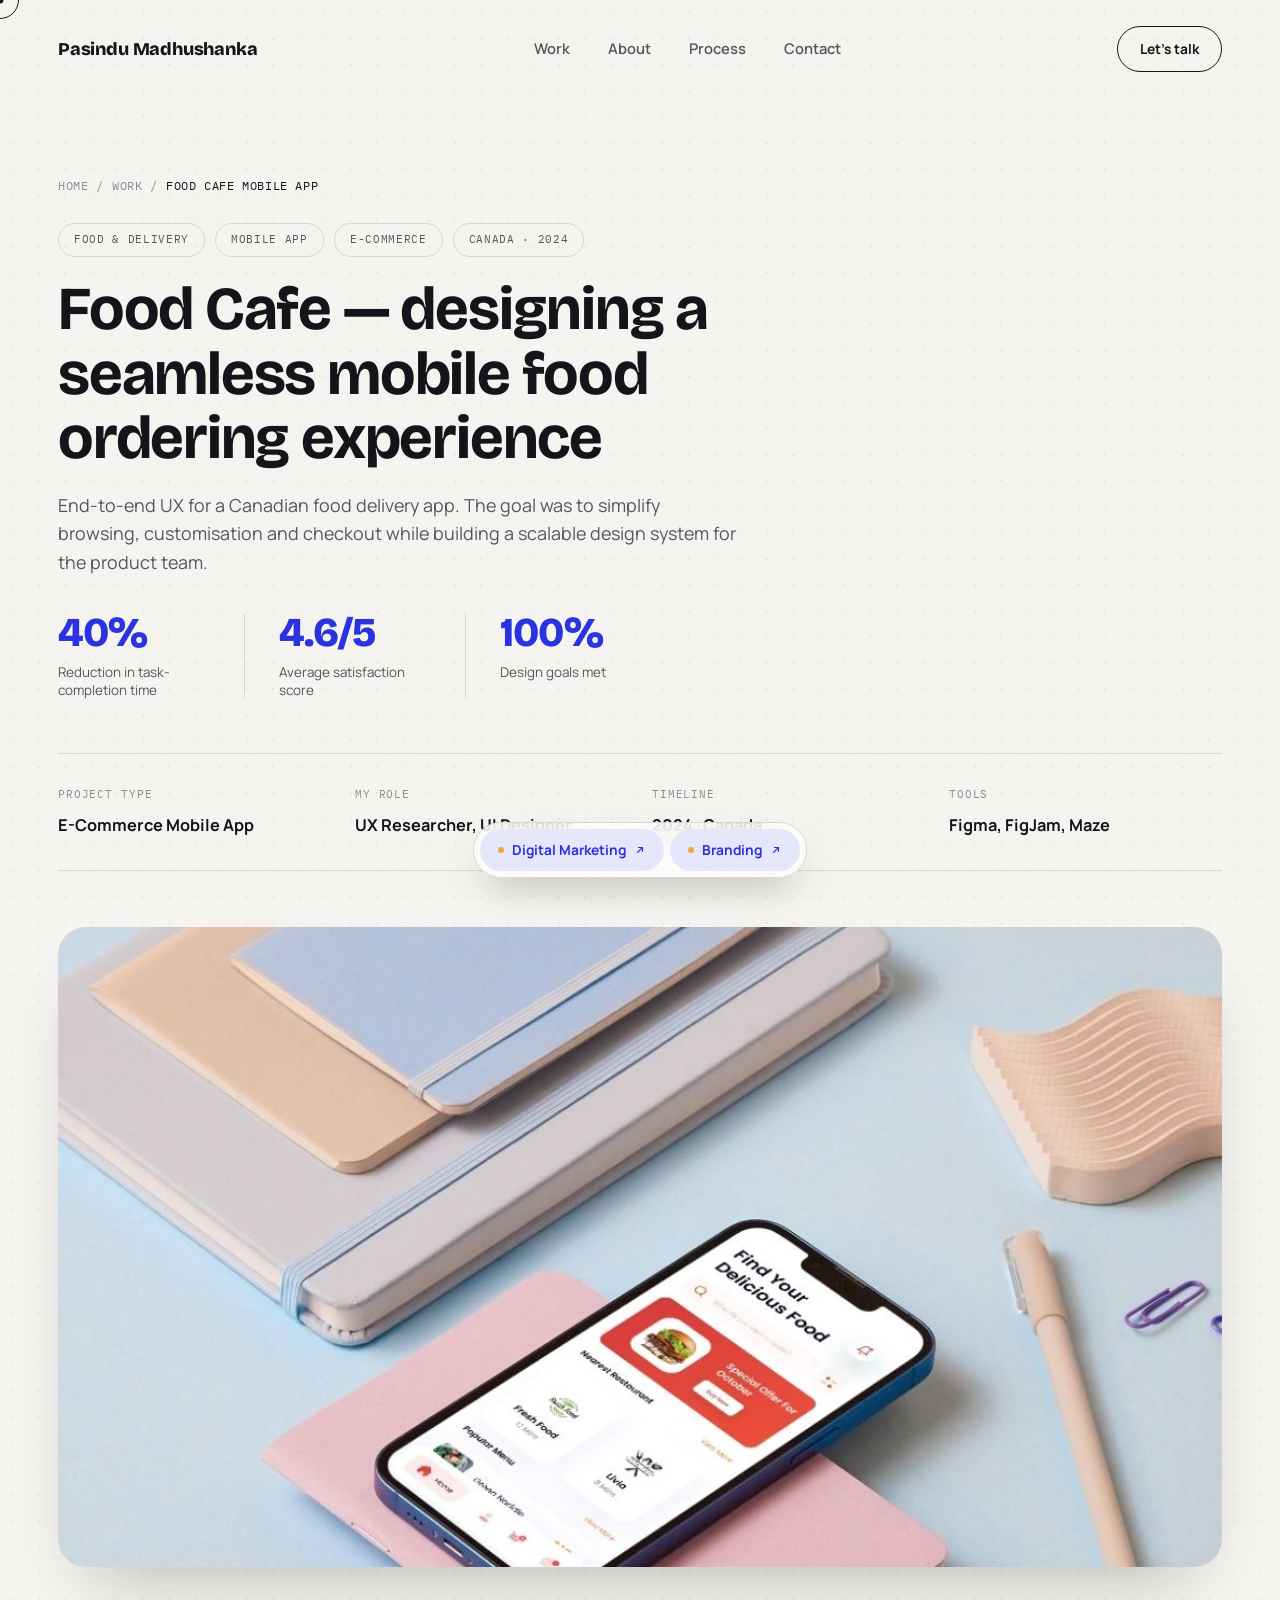
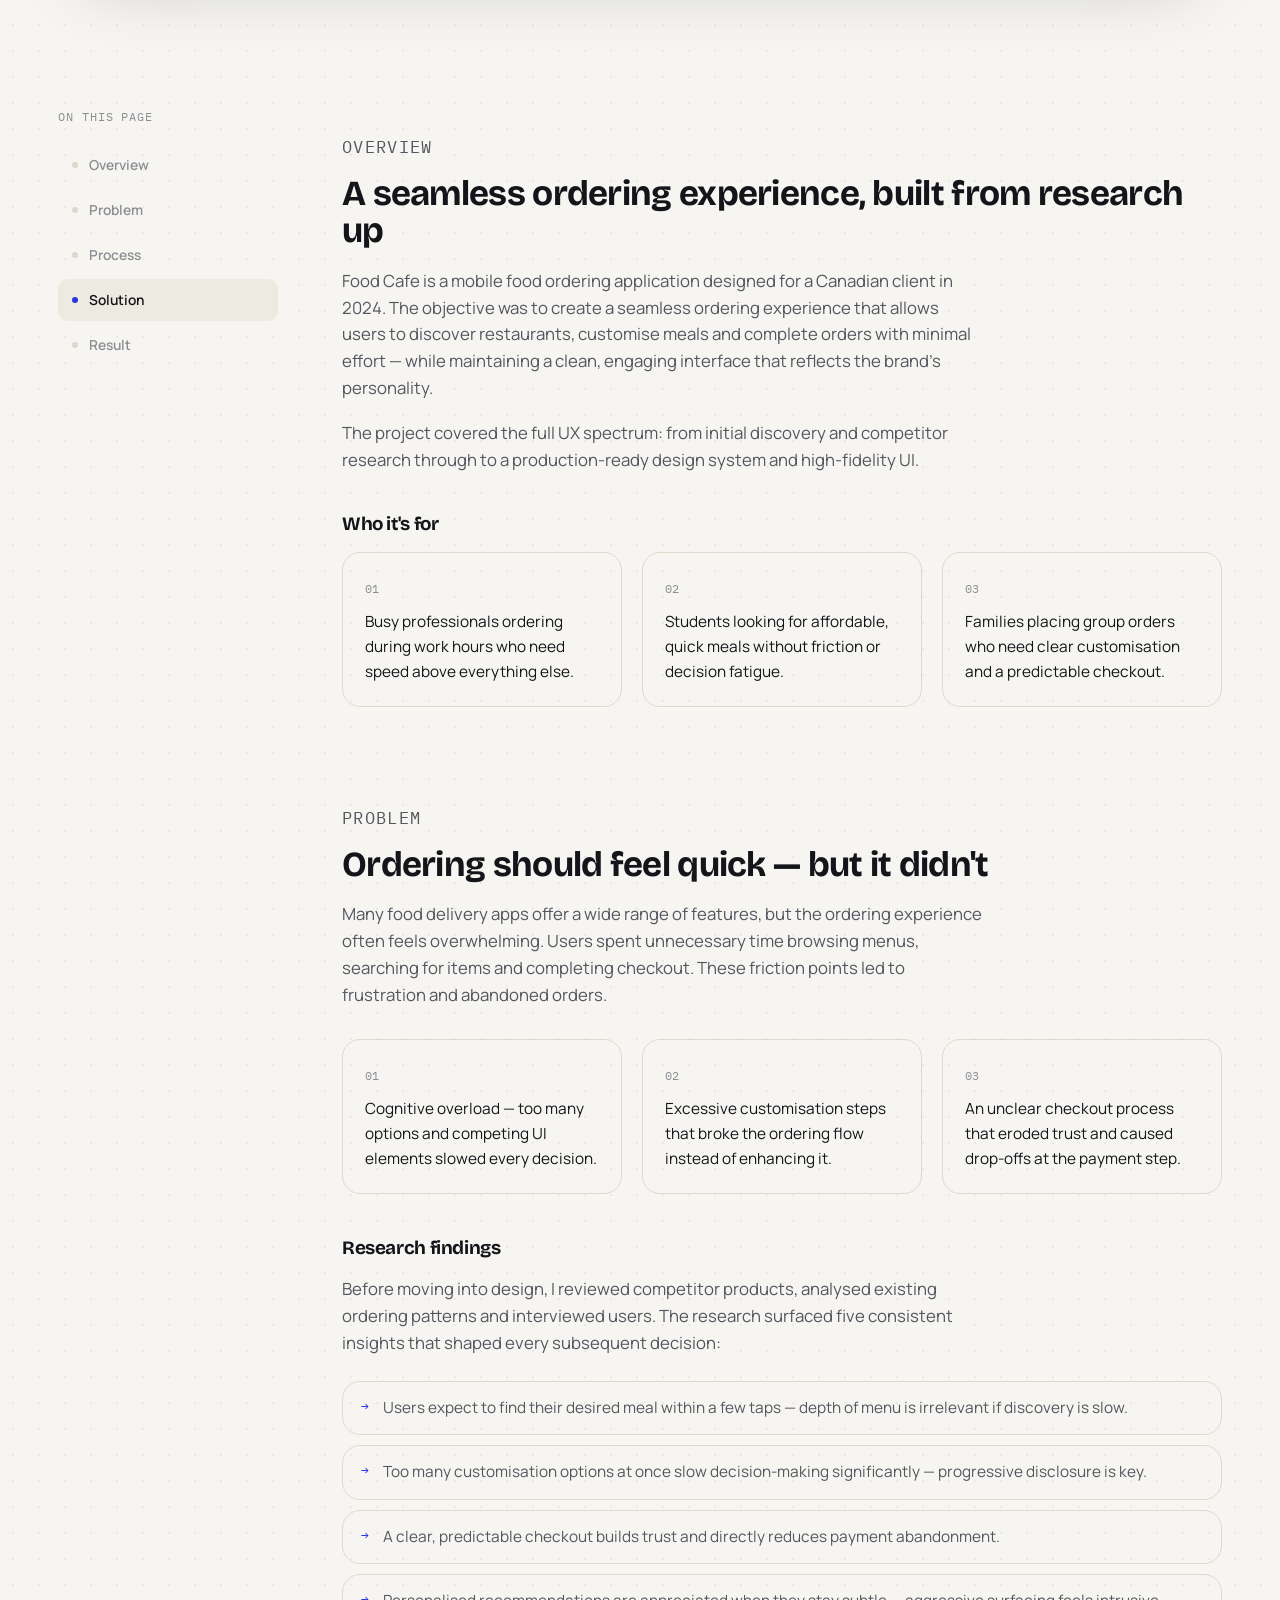
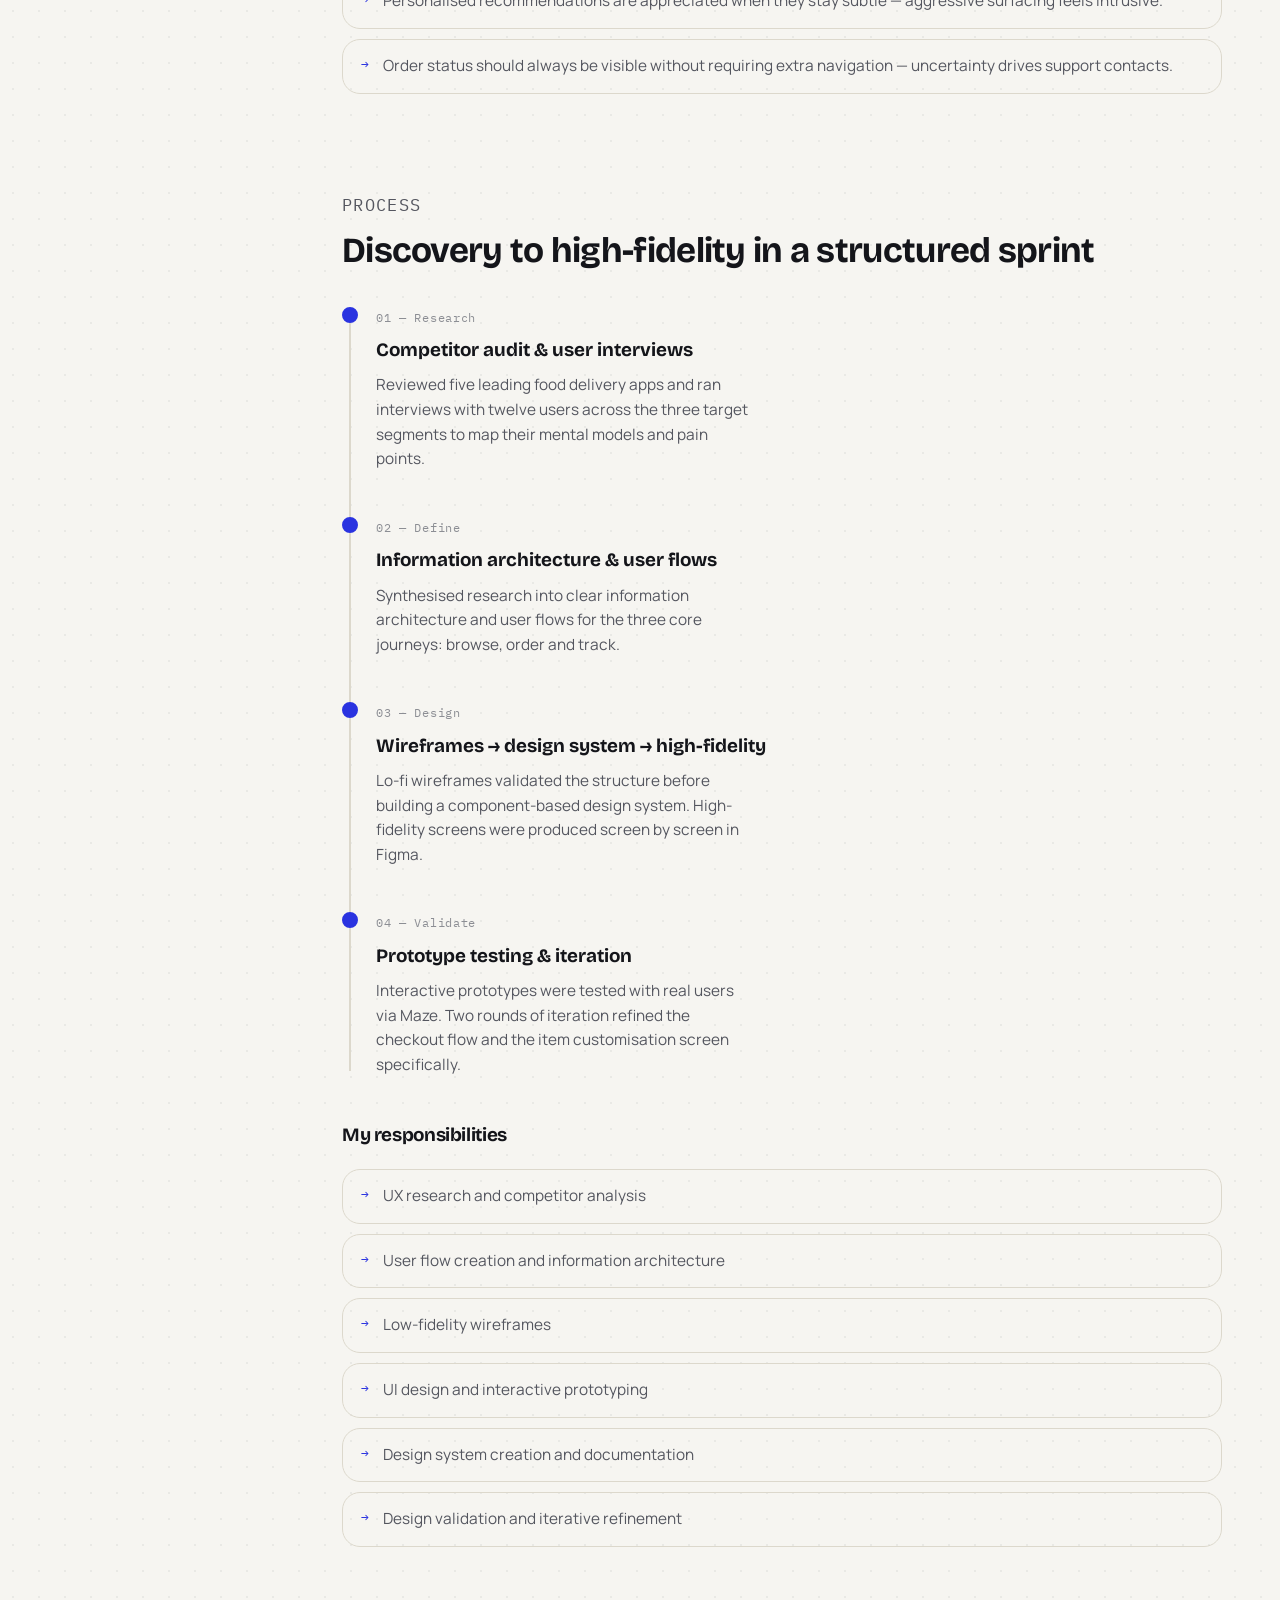
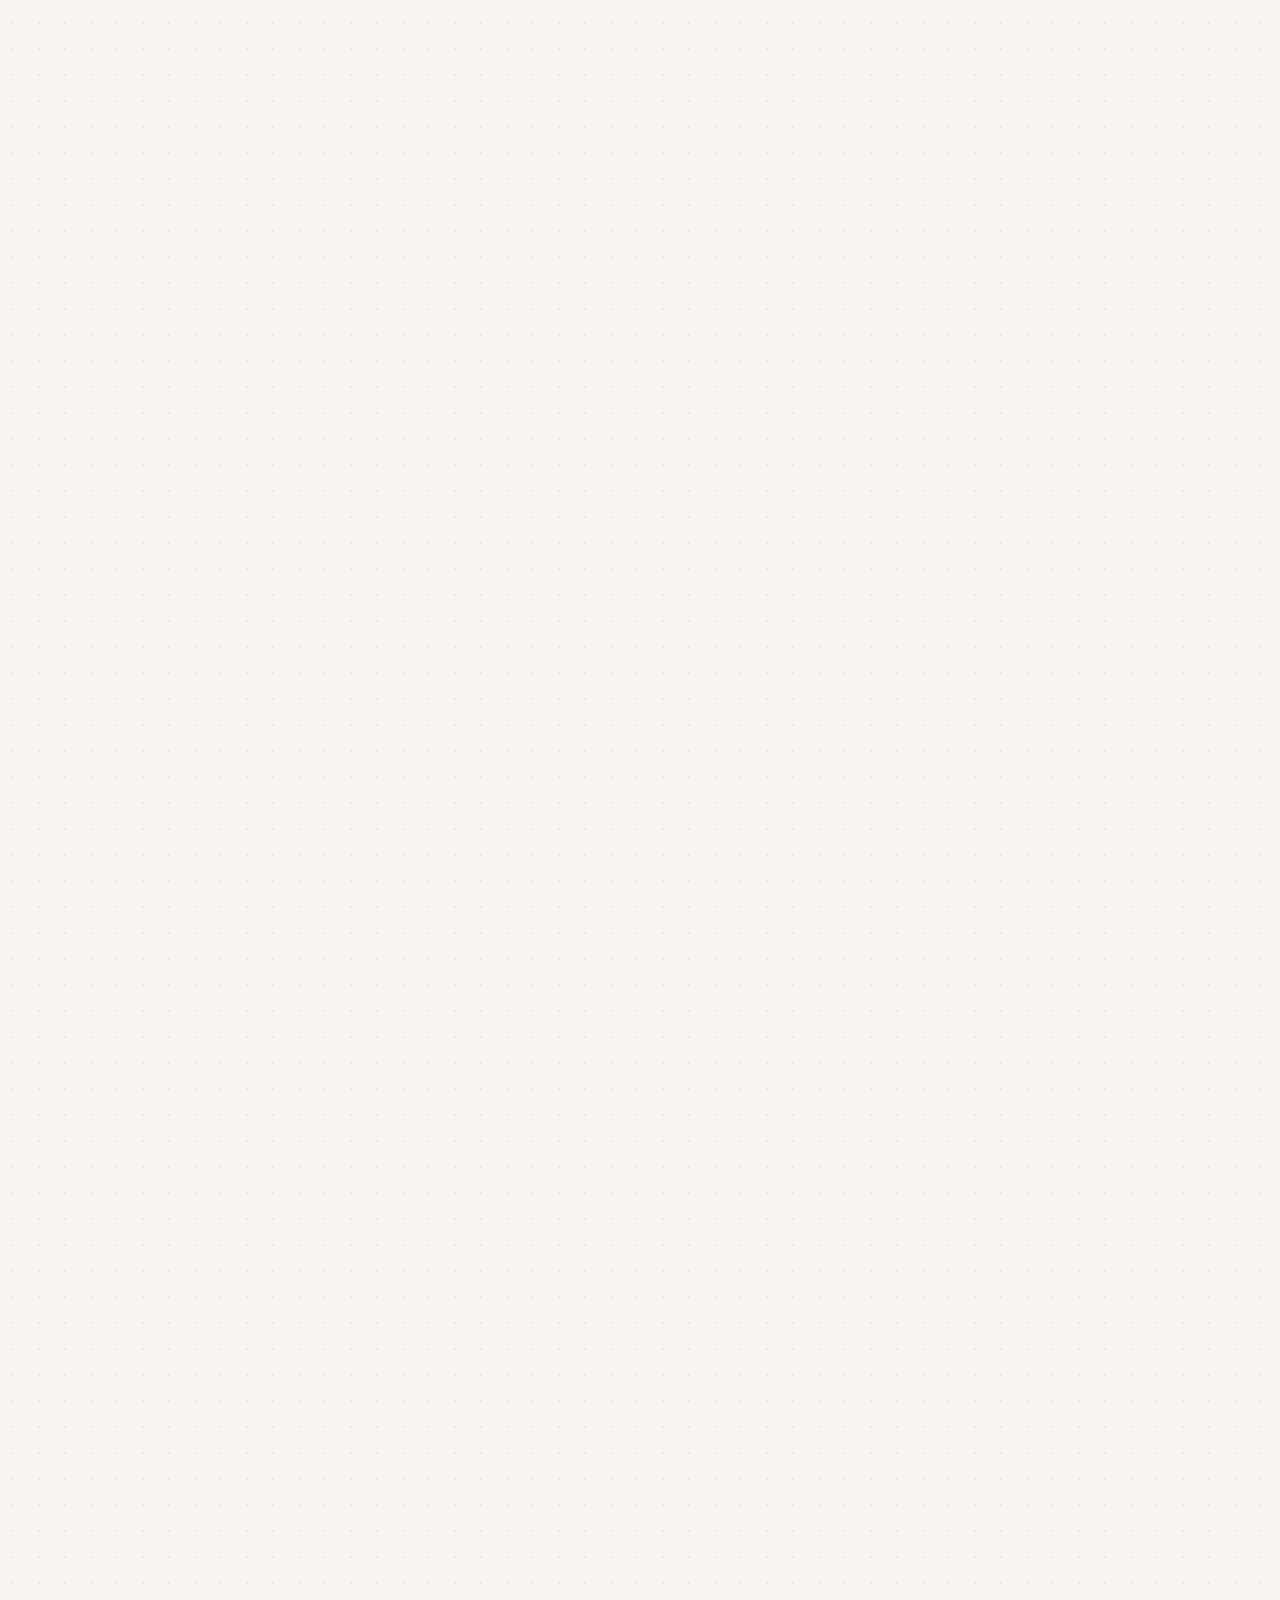
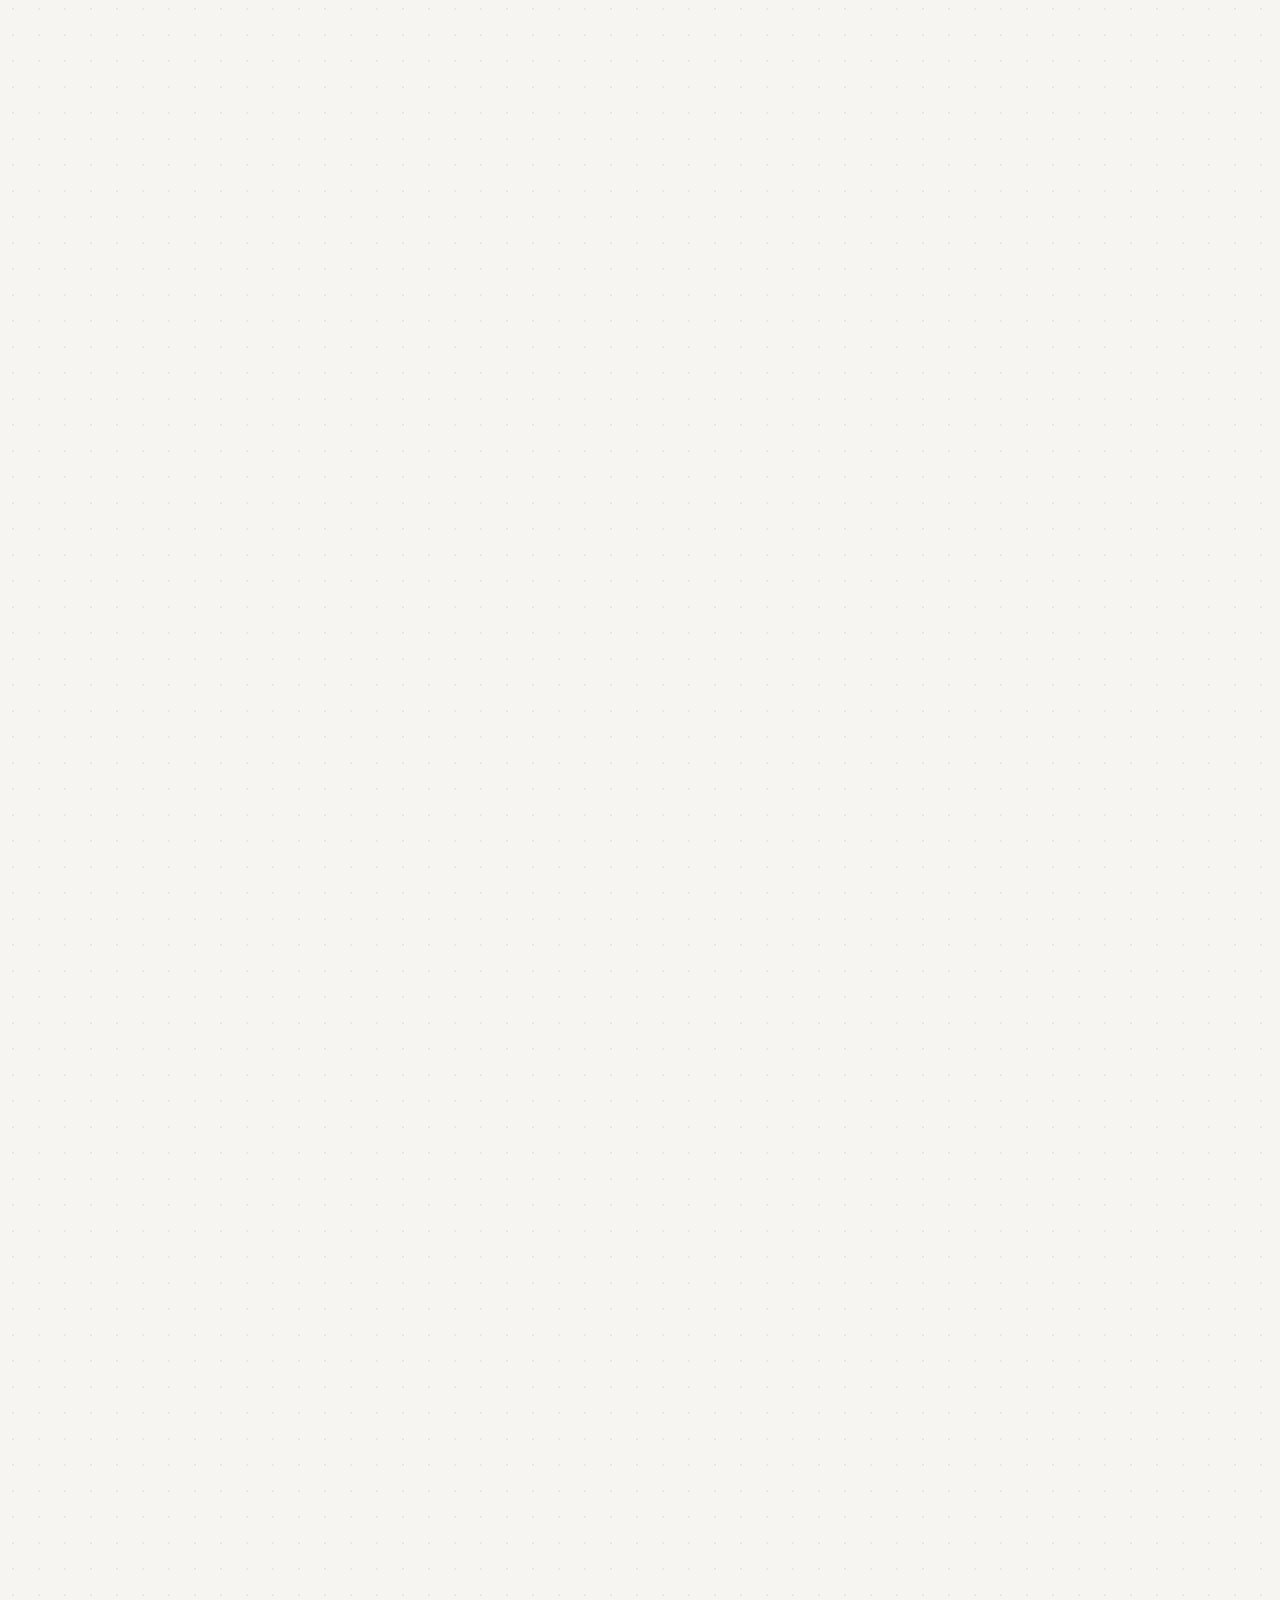
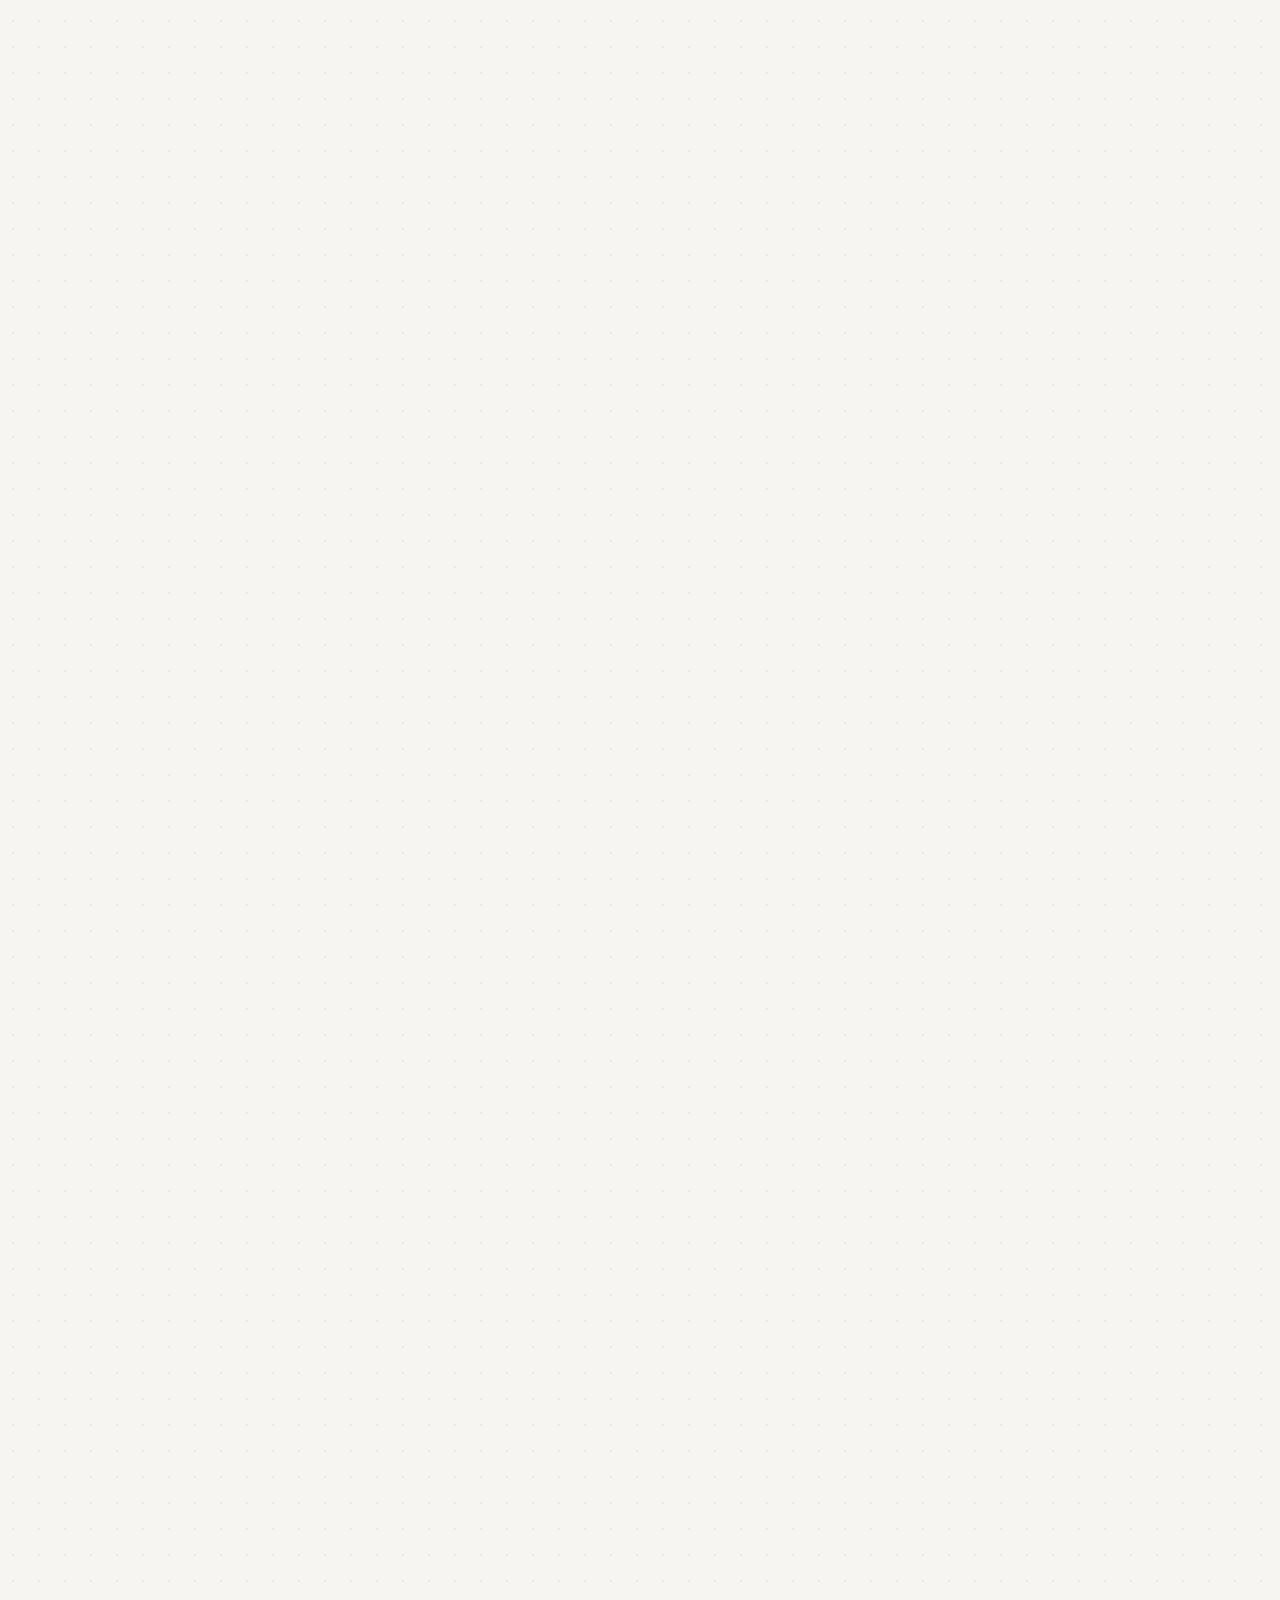
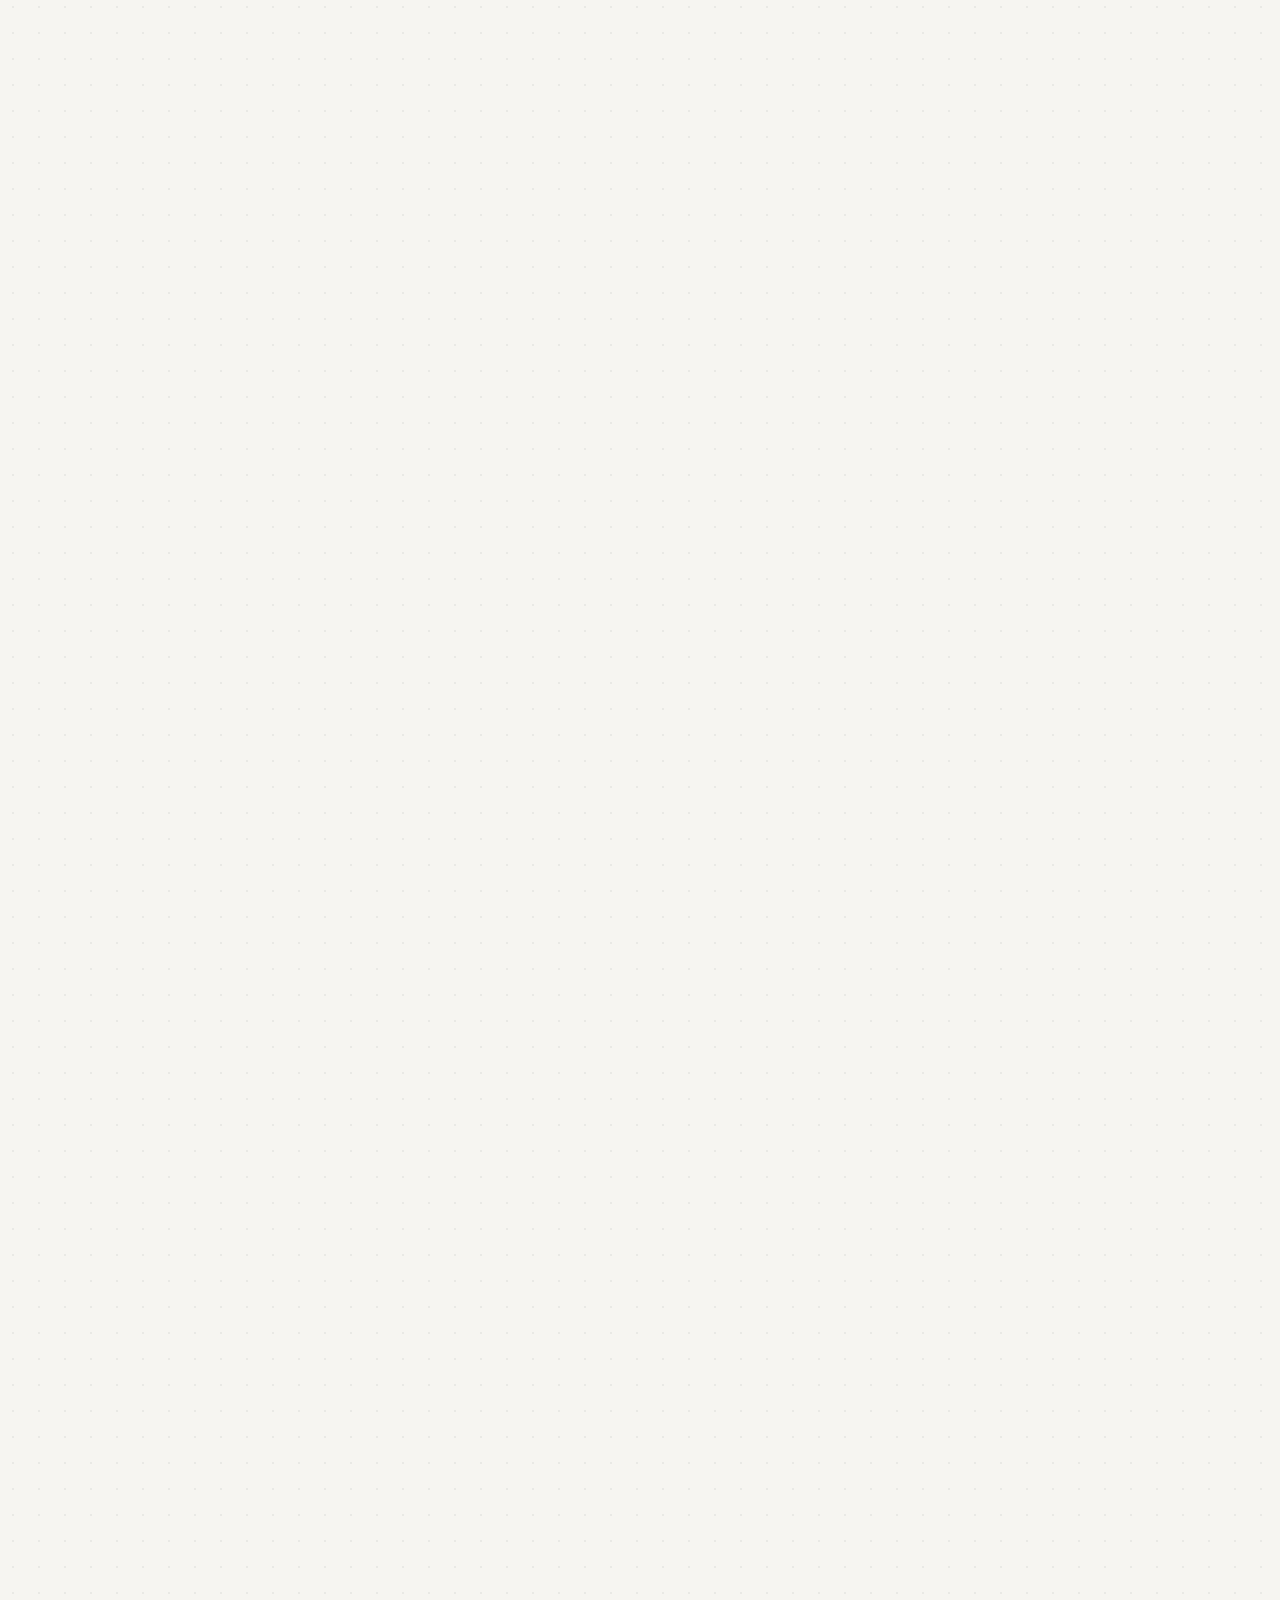
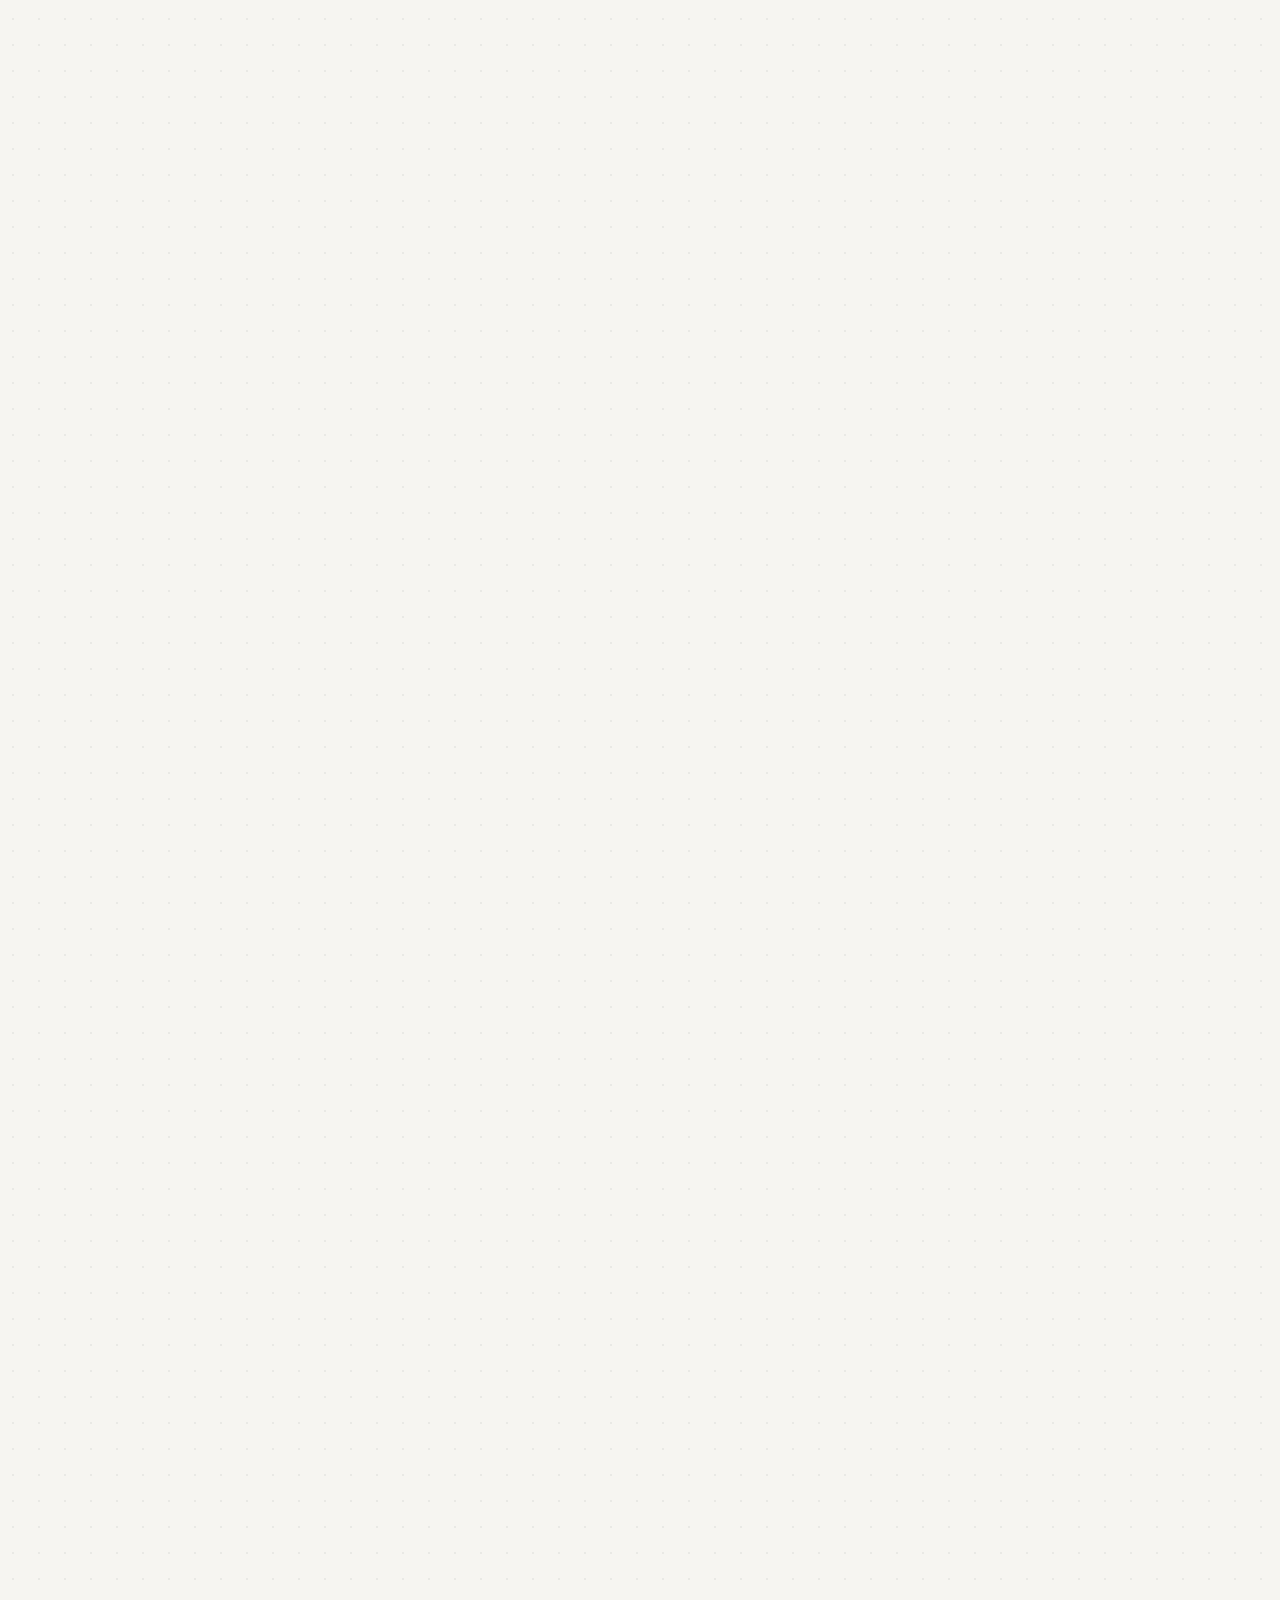
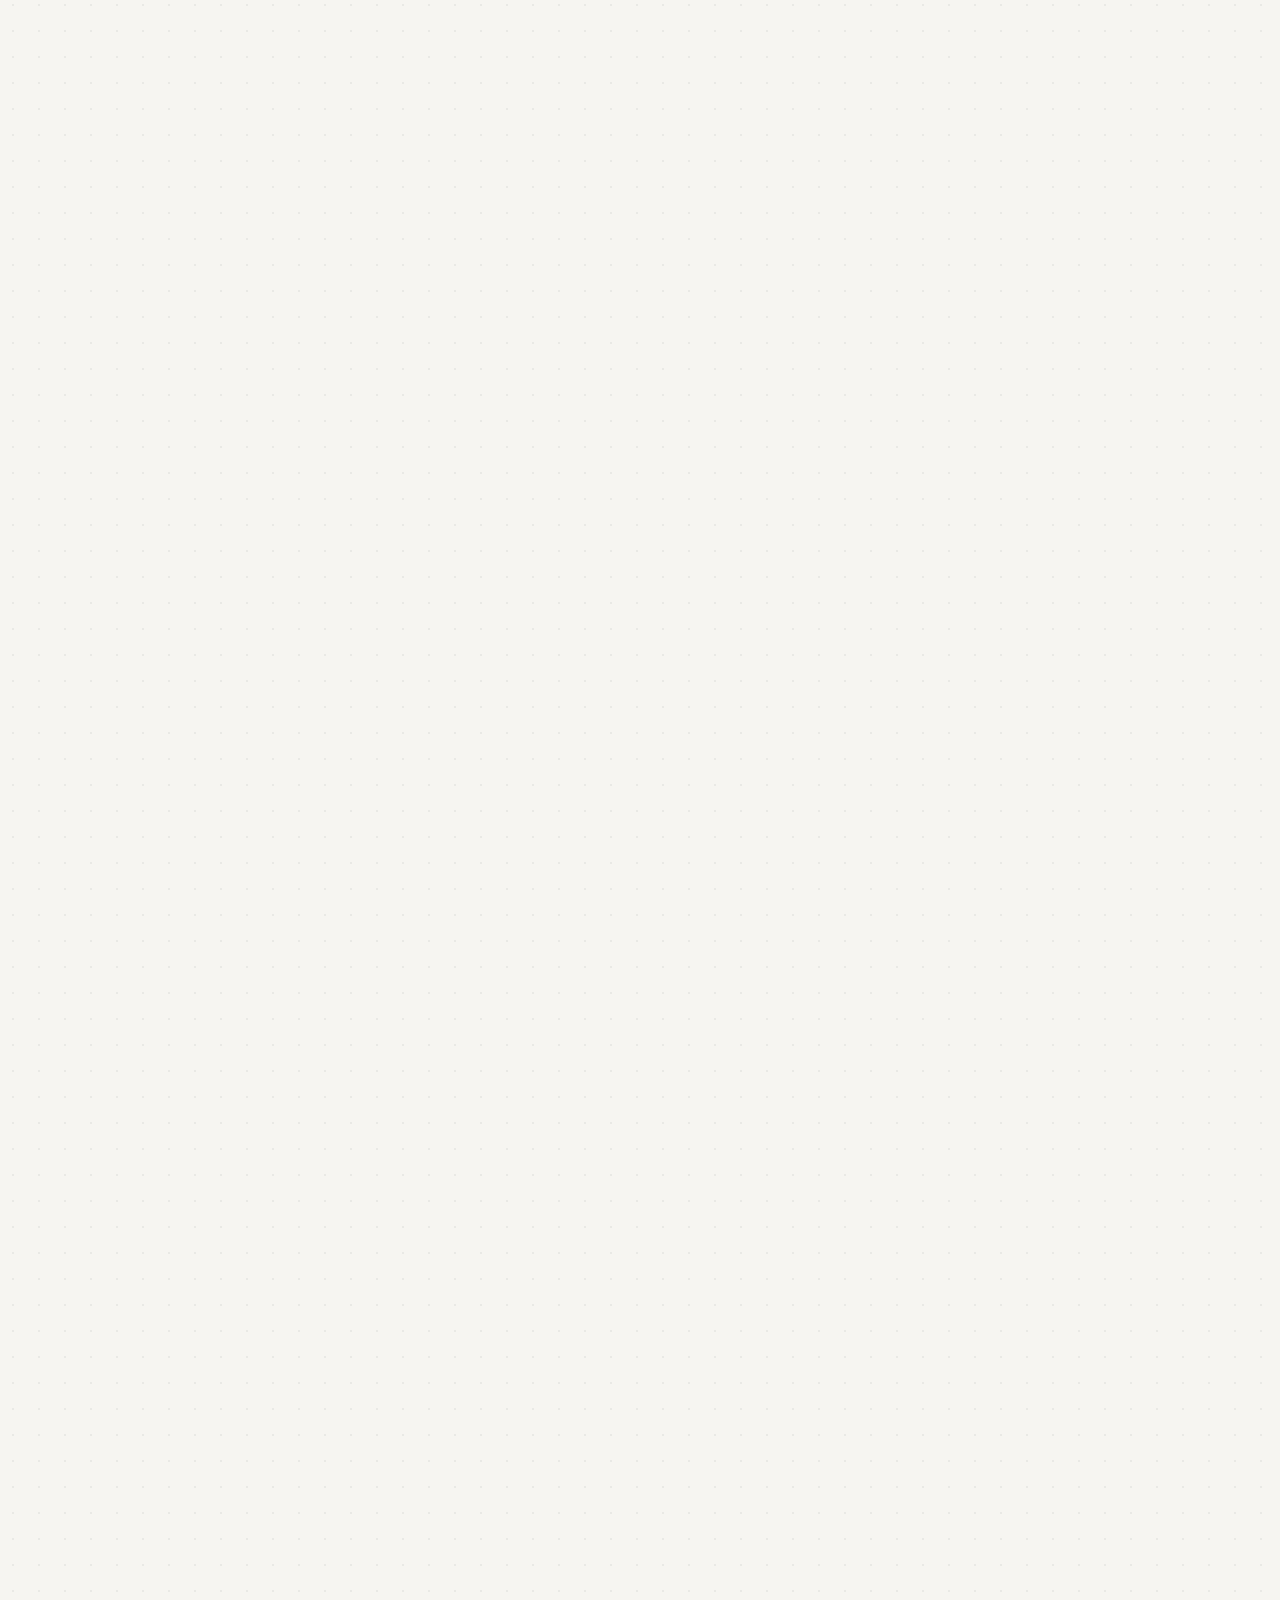
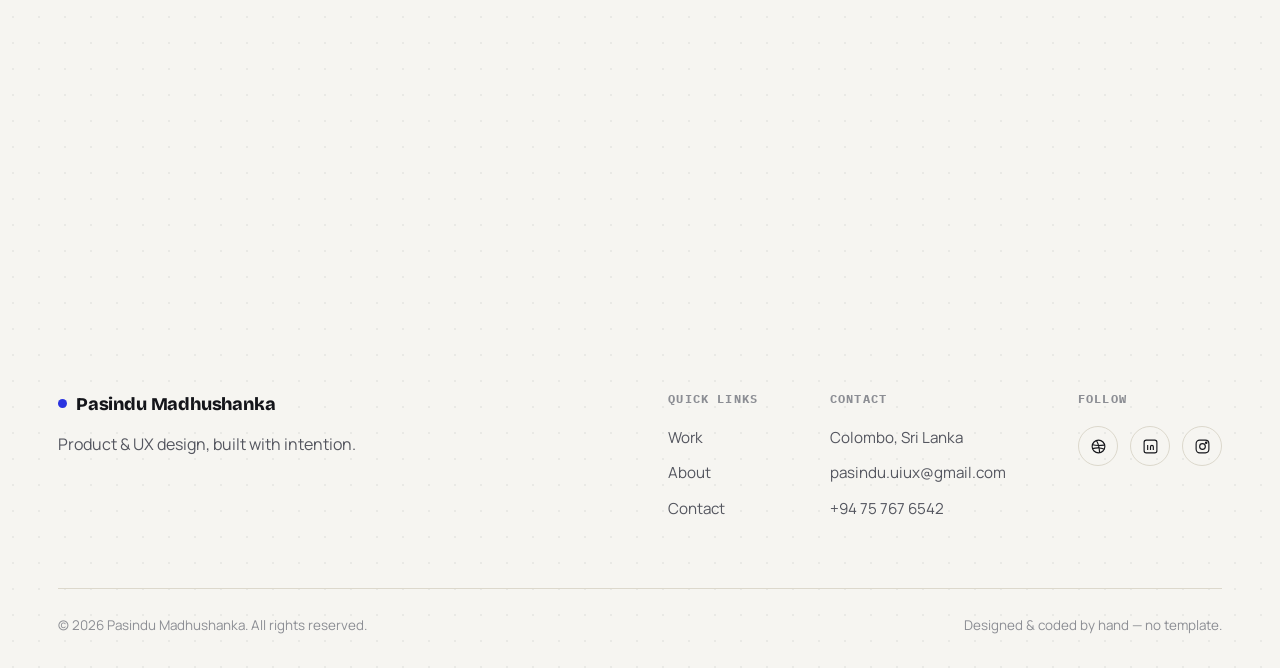
==== food-cafe-case-study.html @ 867f36f7 "Add files via upload" ====
<!doctype html>
<html lang="en">
<head>
<meta charset="utf-8">
<meta name="viewport" content="width=device-width, initial-scale=1">
<title>Food Cafe — Mobile Ordering App Case Study — Pasindu Madhushanka</title>
<meta name="description" content="End-to-end UX case study for a Canadian food delivery mobile app — research, information architecture, design system and high-fidelity UI design.">

<link rel="preconnect" href="https://fonts.googleapis.com">
<link rel="preconnect" href="https://fonts.gstatic.com" crossorigin>
<link href="https://fonts.googleapis.com/css2?family=Bricolage+Grotesque:wght@400;500;600;700;800&family=Manrope:wght@400;500;600;700;800&family=IBM+Plex+Mono:wght@400;500&display=swap" rel="stylesheet">
<link rel="stylesheet" href="styles.css">
<style>
/* ── Food Cafe case study local styles ── */

/* phone row – 3 screens side by side */
.cs-phone-row{
  display:grid; grid-template-columns:repeat(3,1fr); gap:20px;
  margin-top:36px; align-items:start;
}
.cs-phone-col{
  display:flex; flex-direction:column; align-items:center; gap:12px;
}
.cs-phone-col .phone-mock{ width:100%; max-width:174px; }
.cs-screen-label{
  font-family:'IBM Plex Mono',monospace; font-size:.68rem;
  text-transform:uppercase; letter-spacing:.06em; color:var(--ink-3);
}

/* food-app specific phone screen content */
.fa-header{ display:flex; justify-content:space-between; align-items:center; margin-bottom:10px; }
.fa-loc-label{ font-family:'IBM Plex Mono',monospace; font-size:.5rem; color:var(--ink-3); text-transform:uppercase; letter-spacing:.04em; display:block; }
.fa-loc-val{ font-weight:700; font-size:.68rem; display:block; margin-top:1px; }
.fa-avatar-sm{ width:24px; height:24px; border-radius:50%; background:var(--amber-soft); flex-shrink:0; }
.fa-search{ height:24px; background:var(--paper-2); border-radius:7px; margin-bottom:10px; }
.fa-cats{ display:flex; gap:5px; margin-bottom:10px; overflow:hidden; }
.fa-cat{
  font-family:'IBM Plex Mono',monospace; font-size:.55rem; letter-spacing:.03em;
  padding:4px 8px; border-radius:var(--r-pill); background:var(--paper-2); color:var(--ink-2); white-space:nowrap;
}
.fa-cat.active{ background:var(--ink); color:#fff; }
.fa-rest-card{ border-radius:9px; overflow:hidden; border:1px solid var(--line); margin-bottom:8px; }
.fa-rest-img{
  height:56px;
  background:linear-gradient(135deg,#FF6B35 0%,#FFAD85 100%);
}
.fa-rest-body{ padding:8px; }
.fa-rest-name{ height:7px; background:var(--paper-3); border-radius:4px; width:60%; }
.fa-rest-meta{ height:5px; background:var(--paper-2); border-radius:4px; width:40%; margin-top:5px; }

/* detail / cart screen overrides */
.fa-item-hero{ height:72px; background:linear-gradient(135deg,#E8421A 0%,#FF6B35 100%); border-radius:9px; margin-bottom:10px; }
.fa-item-name{ height:8px; background:var(--ink); border-radius:4px; width:70%; }
.fa-item-desc{ height:5px; background:var(--paper-3); border-radius:4px; width:90%; margin-top:6px; }
.fa-item-desc.s{ width:60%; margin-top:4px; }
.fa-qty-row{ display:flex; justify-content:space-between; align-items:center; margin-top:12px; }
.fa-qty{ display:flex; gap:6px; align-items:center; }
.fa-qty span{ width:18px; height:18px; border-radius:50%; background:var(--paper-2); }
.fa-qty strong{ font-size:.7rem; font-weight:700; }
.fa-add{ height:24px; flex:1; background:var(--ink); border-radius:var(--r-pill); margin-top:12px; }

.fa-cart-row{ display:flex; justify-content:space-between; align-items:center; padding:7px 0; border-bottom:1px solid var(--paper-2); }
.fa-cart-row .fa-rest-name{ margin:0; }
.fa-cart-amt{ height:7px; background:var(--cobalt-soft); border-radius:4px; width:28%; }
.fa-total-row{ display:flex; justify-content:space-between; margin-top:10px; }
.fa-total-row span{ height:8px; background:var(--paper-3); border-radius:4px; width:34%; }
.fa-total-row strong{ height:8px; background:var(--ink); border-radius:4px; width:22%; display:block; }
.fa-checkout{ height:28px; background:var(--cobalt); border-radius:var(--r-pill); margin-top:10px; }

/* design system preview */
.cs-ds-preview{
  border:1px solid var(--line); border-radius:var(--r-md);
  padding:28px; background:var(--paper); margin-top:32px;
}
.cs-ds-row{ display:flex; gap:40px; flex-wrap:wrap; }
.cs-ds-col{ flex:1; min-width:130px; }
.cs-ds-col > .mono-tag{ display:block; margin-bottom:14px; }
.cs-color-row{ display:flex; gap:9px; flex-wrap:wrap; }
.cs-swatch{ width:38px; height:38px; border-radius:10px; border:1px solid rgba(0,0,0,.07); flex-shrink:0; }
.cs-type-row{ display:flex; flex-direction:column; gap:7px; }
.cs-t-display{ font-family:'Bricolage Grotesque',sans-serif; font-weight:800; font-size:1.3rem; line-height:1; letter-spacing:-0.02em; }
.cs-t-body{ font-weight:600; font-size:.94rem; }
.cs-t-label{ font-family:'IBM Plex Mono',monospace; font-size:.68rem; text-transform:uppercase; letter-spacing:.08em; color:var(--ink-3); }
.cs-comp-row{ display:flex; gap:10px; flex-wrap:wrap; align-items:center; }

/* outcome extras */
.cs-outcome-list{ margin-top:24px; display:flex; flex-direction:column; gap:10px; }
.cs-outcome-item{ display:flex; align-items:flex-start; gap:14px; padding:14px 18px; border:1px solid var(--line); border-radius:var(--r-md); font-size:.96rem; color:var(--ink-2); }
.cs-outcome-item::before{ content:'→'; font-family:'IBM Plex Mono',monospace; font-size:.8rem; color:var(--cobalt); flex-shrink:0; margin-top:1px; }

/* future improvements list */
.cs-future-grid{ display:grid; grid-template-columns:repeat(2,1fr); gap:14px; margin-top:24px; }
.cs-future-item{ padding:16px 20px; border:1px solid var(--line); border-radius:var(--r-md); font-size:.92rem; color:var(--ink-2); display:flex; align-items:flex-start; gap:10px; }
.cs-future-item .fi-num{ font-family:'IBM Plex Mono',monospace; font-size:.68rem; color:var(--ink-3); flex-shrink:0; }

/* dummy image placeholder */
.dummy-cover{
  width:100%; border-radius:var(--r-md); background:var(--paper-2);
  background-image:radial-gradient(circle,var(--paper-3) 1.1px,transparent 1.3px);
  background-size:18px 18px; border:1px solid var(--line);
  display:flex; align-items:center; justify-content:center;
  padding:48px 32px; margin-top:32px;
}

/* case study real images */
.cs-hero-cover-img{
  width:100%; border-radius:var(--r-lg); display:block;
  margin-top:44px; box-shadow:var(--shadow-lg);
  object-fit:cover; max-height:640px;
}
.cs-img{
  width:100%; border-radius:var(--r-md); margin-top:28px; display:block;
  border:1px solid var(--line); box-shadow:var(--shadow-sm);
  object-fit:contain;
}

@media(max-width:768px){
  .cs-phone-row{ grid-template-columns:1fr; }
  .cs-phone-col .phone-mock{ max-width:220px; }
  .cs-ds-row{ gap:24px; }
  .cs-future-grid{ grid-template-columns:1fr; }
}
</style>
</head>
<body>

<a class="skip-link" href="#main">Skip to content</a>
<div class="page-veil" aria-hidden="true"></div>
<div class="scroll-progress" aria-hidden="true"></div>

<header class="site-header">
  <div class="container nav-inner">
    <a class="logo" href="index.html">Pasindu&nbsp;Madhushanka</a>
    <nav class="nav-links" aria-label="Primary">
      <a href="index.html#work">Work</a>
      <a href="index.html#about">About</a>
      <a href="index.html#process">Process</a>
      <a href="index.html#contact">Contact</a>
    </nav>
    <div class="nav-right">
      <a class="btn btn-outline btn-sm" href="index.html#contact" data-cursor="Talk">Let's talk</a>
      <button class="menu-toggle" aria-label="Open menu" aria-expanded="false">
        <span></span><span></span><span></span>
      </button>
    </div>
  </div>
</header>

<div class="mobile-menu" id="mobileMenu">
  <span class="mono-tag">Menu — 01 / 04</span>
  <a href="index.html#work">Work</a>
  <a href="index.html#about">About</a>
  <a href="index.html#process">Process</a>
  <a href="index.html#contact">Contact</a>
  <a class="btn btn-primary mobile-cta" href="index.html#contact">Start a project</a>
</div>

<main id="main">

  <!-- HERO -->
  <section class="case-hero">
    <div class="container">

      <nav class="breadcrumb" aria-label="Breadcrumb" data-reveal>
        <a href="index.html">Home</a><span>/</span>
        <a href="index.html#work">Work</a><span>/</span>
        <span class="current">Food Cafe Mobile App</span>
      </nav>

      <div class="case-tags" data-reveal data-delay="80">
        <span class="tag-pill">Food &amp; Delivery</span>
        <span class="tag-pill">Mobile App</span>
        <span class="tag-pill">E-Commerce</span>
        <span class="tag-pill">Canada · 2024</span>
      </div>

      <h1 data-reveal data-delay="140">Food Cafe — designing a seamless mobile food ordering experience</h1>
      <p class="sub" data-reveal data-delay="200">End-to-end UX for a Canadian food delivery app. The goal was to simplify browsing, customisation and checkout while building a scalable design system for the product team.</p>

      <div class="hero-results" data-reveal data-delay="220">
          <div class="hr-item"><strong data-count="40" data-suffix="%">0</strong><span>Reduction in task-completion time</span></div>
          <div class="hr-item"><strong data-count="4.6" data-suffix="/5">0</strong><span>Average satisfaction score</span></div>
          <div class="hr-item"><strong data-count="100" data-suffix="%">0</strong><span>Design goals met</span></div>
        </div>

      <div class="meta-grid" data-reveal data-delay="240">
        <div class="meta-item"><div class="label">Project Type</div><div class="value">E-Commerce Mobile App</div></div>
        <div class="meta-item"><div class="label">My Role</div><div class="value">UX Researcher, UI Designer</div></div>
        <div class="meta-item"><div class="label">Timeline</div><div class="value">2024 · Canada</div></div>
        <div class="meta-item"><div class="label">Tools</div><div class="value">Figma, FigJam, Maze</div></div>
      </div>

      <!-- Project cover image -->
      <div class="case-cover" data-reveal data-delay="120">
        <img src="Food__2_.jpg" alt="Food Cafe mobile app on desk" class="cs-hero-cover-img">
      </div>

    </div>
  </section>

  <!-- BODY -->
  <section class="section">
    <div class="container case-body">

      <nav class="case-nav" aria-label="Section navigation">
        <span class="mono-tag">On this page</span>
        <a href="#overview">Overview</a>
        <a href="#problem">Problem</a>
        <a href="#process-cs">Process</a>
        <a href="#solution">Solution</a>
        <a href="#result">Result</a>
      </nav>

      <div class="case-content">

        <!-- OVERVIEW -->
        <section id="overview" data-reveal>
          <p class="mono-tag">Overview</p>
          <h2>A seamless ordering experience, built from research up</h2>
          <p>Food Cafe is a mobile food ordering application designed for a Canadian client in 2024. The objective was to create a seamless ordering experience that allows users to discover restaurants, customise meals and complete orders with minimal effort — while maintaining a clean, engaging interface that reflects the brand's personality.</p>
          <p>The project covered the full UX spectrum: from initial discovery and competitor research through to a production-ready design system and high-fidelity UI.</p>

          <h3 style="margin-top:40px; font-size:1.18rem;">Who it's for</h3>
          <div class="pain-grid" style="margin-top:18px;">
            <div class="pain-card"><span class="num">01</span><p>Busy professionals ordering during work hours who need speed above everything else.</p></div>
            <div class="pain-card"><span class="num">02</span><p>Students looking for affordable, quick meals without friction or decision fatigue.</p></div>
            <div class="pain-card"><span class="num">03</span><p>Families placing group orders who need clear customisation and a predictable checkout.</p></div>
          </div>
        </section>

        <!-- PROBLEM -->
        <section id="problem" data-reveal>
          <p class="mono-tag">Problem</p>
          <h2>Ordering should feel quick — but it didn't</h2>
          <p>Many food delivery apps offer a wide range of features, but the ordering experience often feels overwhelming. Users spent unnecessary time browsing menus, searching for items and completing checkout. These friction points led to frustration and abandoned orders.</p>
          <div class="pain-grid">
            <div class="pain-card"><span class="num">01</span><p>Cognitive overload — too many options and competing UI elements slowed every decision.</p></div>
            <div class="pain-card"><span class="num">02</span><p>Excessive customisation steps that broke the ordering flow instead of enhancing it.</p></div>
            <div class="pain-card"><span class="num">03</span><p>An unclear checkout process that eroded trust and caused drop-offs at the payment step.</p></div>
          </div>

          <h3 style="margin-top:44px; font-size:1.18rem;">Research findings</h3>
          <p>Before moving into design, I reviewed competitor products, analysed existing ordering patterns and interviewed users. The research surfaced five consistent insights that shaped every subsequent decision:</p>
          <div class="cs-outcome-list">
            <div class="cs-outcome-item">Users expect to find their desired meal within a few taps — depth of menu is irrelevant if discovery is slow.</div>
            <div class="cs-outcome-item">Too many customisation options at once slow decision-making significantly — progressive disclosure is key.</div>
            <div class="cs-outcome-item">A clear, predictable checkout builds trust and directly reduces payment abandonment.</div>
            <div class="cs-outcome-item">Personalised recommendations are appreciated when they stay subtle — aggressive surfacing feels intrusive.</div>
            <div class="cs-outcome-item">Order status should always be visible without requiring extra navigation — uncertainty drives support contacts.</div>
          </div>
        </section>

        <!-- PROCESS -->
        <section id="process-cs" data-reveal>
          <p class="mono-tag">Process</p>
          <h2>Discovery to high-fidelity in a structured sprint</h2>

          <div class="timeline">
            <div class="step" data-reveal>
              <span class="step-num">01 — Research</span>
              <h4>Competitor audit &amp; user interviews</h4>
              <p>Reviewed five leading food delivery apps and ran interviews with twelve users across the three target segments to map their mental models and pain points.</p>
            </div>
            <div class="step" data-reveal>
              <span class="step-num">02 — Define</span>
              <h4>Information architecture &amp; user flows</h4>
              <p>Synthesised research into clear information architecture and user flows for the three core journeys: browse, order and track.</p>
            </div>
            <div class="step" data-reveal>
              <span class="step-num">03 — Design</span>
              <h4>Wireframes → design system → high-fidelity</h4>
              <p>Lo-fi wireframes validated the structure before building a component-based design system. High-fidelity screens were produced screen by screen in Figma.</p>
            </div>
            <div class="step" data-reveal>
              <span class="step-num">04 — Validate</span>
              <h4>Prototype testing &amp; iteration</h4>
              <p>Interactive prototypes were tested with real users via Maze. Two rounds of iteration refined the checkout flow and the item customisation screen specifically.</p>
            </div>
          </div>

          <h3 style="margin-top:48px; font-size:1.18rem;">My responsibilities</h3>
          <div class="cs-outcome-list">
            <div class="cs-outcome-item">UX research and competitor analysis</div>
            <div class="cs-outcome-item">User flow creation and information architecture</div>
            <div class="cs-outcome-item">Low-fidelity wireframes</div>
            <div class="cs-outcome-item">UI design and interactive prototyping</div>
            <div class="cs-outcome-item">Design system creation and documentation</div>
            <div class="cs-outcome-item">Design validation and iterative refinement</div>
          </div>
        </section>

        <!-- SOLUTION -->
        <section id="solution" data-reveal>
          <p class="mono-tag">Solution</p>
          <h2>Five principles guided every screen</h2>

          <div class="feature-row">
            <div class="feature-copy">
              <span class="num">01</span>
              <h3>Simplified navigation for fast discovery</h3>
              <p>Menu categories are surfaced immediately with clear visual hierarchy. A persistent search bar and smart category chips let users reach any item in two taps.</p>
            </div>
            <div class="feature-visual">
              <div class="mock-app">
                <div class="mock-bar"></div>
                <div class="mock-line w-80"></div>
                <div class="mock-line w-60"></div>
                <div class="mock-row"><div class="mock-chart"><i style="height:35%"></i><i style="height:80%"></i><i style="height:55%"></i><i style="height:65%"></i></div></div>
              </div>
            </div>
          </div>

          <div class="feature-row is-rev">
            <div class="feature-copy">
              <span class="num">02</span>
              <h3>Progressive customisation, not a wall of options</h3>
              <p>Item customisation is broken into logical steps — base choice, extras, special notes — so users make one decision at a time without feeling overwhelmed.</p>
            </div>
            <div class="feature-visual">
              <div class="mock-app">
                <div class="mock-line w-80"></div>
                <div class="mock-line w-60"></div>
                <div class="mock-line w-40"></div>
                <div class="mock-btn" style="width:55%; margin-top:20px;"></div>
              </div>
            </div>
          </div>

          <div class="feature-row">
            <div class="feature-copy">
              <span class="num">03</span>
              <h3>Streamlined cart and one-step checkout</h3>
              <p>Cart review, payment selection and order confirmation fit on a single scrollable screen. Saved payment methods and addresses remove re-entry friction for returning users.</p>
            </div>
            <div class="feature-visual">
              <div class="mock-app">
                <div class="mock-bar"></div>
                <div class="mock-line w-80"></div>
                <div class="mock-btn" style="margin-top:18px;"></div>
              </div>
            </div>
          </div>

          <!-- UI SCREENS – real image -->
          <h3 style="margin-top:56px; font-size:1.18rem;">UI Design</h3>
          <p>Three core flows — home/discovery, item detail and cart/checkout — designed to work as a seamless sequence rather than three separate screens.</p>
          <img src="Home__5_.jpg" alt="Food Cafe home screen UI design" class="cs-img" loading="lazy">

          <!-- VISUAL DESIGN – real image -->
          <h3 style="margin-top:48px; font-size:1.18rem;">Visual Design</h3>
          <p>The visual design system brings together colour psychology, typography, spacing and imagery with a clear visual hierarchy. Every interaction was designed to reduce unnecessary decisions and keep the user focused on completing their order.</p>
          <img src="Slice_17.jpg" alt="Food Cafe visual design overview with annotations" class="cs-img" loading="lazy">

          <!-- DESIGN SYSTEM – real image -->
          <h3 style="margin-top:48px; font-size:1.18rem;">Design System</h3>
          <p>A scalable, component-based design system ensures every screen stays consistent and future iterations ship faster. Built around reusable tokens covering colour, typography, spacing, elevation and interaction states.</p>
          <img src="Slice_11.jpg" alt="Food Cafe complete design system — all screens" class="cs-img" loading="lazy">
        </section>

        <!-- RESULT -->
        <section id="result" data-reveal>
          <p class="mono-tag">Result</p>
          <h2>Outcomes &amp; what the work delivered</h2>

          <div class="result-stats">
            <div class="result-stat"><strong data-count="40" data-suffix="%">0</strong><span>Reduction in task-completion time observed in usability testing</span></div>
            <div class="result-stat"><strong data-count="4.6" data-suffix=" / 5">0</strong><span>Average satisfaction score across tested user sessions</span></div>
            <div class="result-stat"><strong data-count="100" data-suffix="%">0</strong><span>Design goals met — delivered on time, client signed off first review</span></div>
          </div>

          <h3 style="margin-top:48px; font-size:1.18rem;">What the final product delivered</h3>
          <div class="cs-outcome-list">
            <div class="cs-outcome-item">A simplified ordering journey that reduced steps between landing and confirming an order.</div>
            <div class="cs-outcome-item">Improved navigation and content organisation so users reach any item in under three taps.</div>
            <div class="cs-outcome-item">Reduced friction at checkout through saved methods, clear totals and a single confirmation screen.</div>
            <div class="cs-outcome-item">A consistent visual language across every screen via a scalable design system.</div>
            <div class="cs-outcome-item">A modern, brand-aligned interface the client's development team could build directly from.</div>
          </div>

          <h3 style="margin-top:48px; font-size:1.18rem;">Future improvements</h3>
          <p>The current solution meets all core project objectives. Several opportunities remain for future iterations as the product grows:</p>
          <div class="cs-future-grid">
            <div class="cs-future-item"><span class="fi-num">01</span>AI-powered food recommendations based on order history</div>
            <div class="cs-future-item"><span class="fi-num">02</span>Loyalty rewards and personalised promotional offers</div>
            <div class="cs-future-item"><span class="fi-num">03</span>Real-time courier tracking with live map updates</div>
            <div class="cs-future-item"><span class="fi-num">04</span>Saved favourites and one-tap reordering</div>
            <div class="cs-future-item"><span class="fi-num">05</span>Dark mode and full accessibility improvements</div>
            <div class="cs-future-item"><span class="fi-num">06</span>Multi-language support for a wider audience</div>
            <div class="cs-future-item"><span class="fi-num">07</span>In-app customer reviews and restaurant ratings</div>
            <div class="cs-future-item"><span class="fi-num">08</span>Group ordering with split-payment support</div>
          </div>
        </section>

        <a class="next-project" href="index.html#work" data-reveal>
          <div>
            <span class="mono-tag label">Back to selected work</span>
            <span class="title">Explore more projects</span>
          </div>
          <span class="arrow">
            <svg viewBox="0 0 24 24" fill="none" stroke="currentColor" stroke-width="2" stroke-linecap="round"><path d="M7 17 17 7M9 7h8v8"/></svg>
          </span>
        </a>

      </div>
    </div>
  </section>

  <section class="section section--tight">
    <div class="container">
      <div class="cta-banner" data-reveal>
        <div class="cta-glow" aria-hidden="true"></div>
        <div class="inner">
          <p class="eyebrow" style="color:var(--on-dark-dim);"><span class="dot"></span>Got a product that needs clarity?</p>
          <h2>Let's make the next version the right one.</h2>
          <p>I take on a small number of projects at a time, so every one gets full attention. Tell me what you're building.</p>
          <div class="cta-actions">
            <a class="btn btn-on-dark magnetic" href="mailto:pasindu.uiux@gmail.com" data-cursor="Email">
              Start a conversation
              <svg viewBox="0 0 24 24" fill="none" stroke="currentColor" stroke-width="2" stroke-linecap="round"><path d="M7 17 17 7M9 7h8v8"/></svg>
            </a>
            <a class="cta-email" href="mailto:pasindu.uiux@gmail.com">pasindu.uiux@gmail.com</a>
          </div>
        </div>
      </div>
    </div>
  </section>

</main>

<footer class="footer">
  <div class="container">
    <div class="footer-top">
      <div class="footer-brand">
        <a class="logo" href="index.html"><span class="dot"></span>Pasindu&nbsp;Madhushanka</a>
        <p>Product &amp; UX design, built with intention.</p>
      </div>
      <div class="footer-cols">
        <div class="footer-col">
          <h4>Quick links</h4>
          <a href="index.html#work">Work</a>
          <a href="index.html#about">About</a>
          <a href="index.html#contact">Contact</a>
        </div>
        <div class="footer-col">
          <h4>Contact</h4>
          <p>Colombo, Sri Lanka</p>
          <a href="mailto:pasindu.uiux@gmail.com">pasindu.uiux@gmail.com</a>
          <a href="tel:+94757676542">+94 75 767 6542</a>
        </div>
        <div class="footer-col">
          <h4>Follow</h4>
          <div class="social-row">
            <a href="https://dribbble.com/PasinduDM" aria-label="Dribbble" target="_blank" rel="noopener">
              <svg viewBox="0 0 24 24" fill="none" stroke="currentColor" stroke-width="1.6"><circle cx="12" cy="12" r="9"/><path d="M4 9.5c2.8 1 8 1.4 16 .5M3.5 15c5-1.4 11.5-1.6 17 1M9 3.5c2.6 4 4.2 9.5 4.5 17"/></svg>
            </a>
            <a href="https://www.linkedin.com/in/pasindu-uiux/" aria-label="LinkedIn" target="_blank" rel="noopener">
              <svg viewBox="0 0 24 24" fill="none" stroke="currentColor" stroke-width="1.6"><rect x="3" y="3" width="18" height="18" rx="3"/><path d="M8 10v7M8 7.5v.01M12 17v-4.5a2 2 0 0 1 4 0V17m0 0v-4.5"/></svg>
            </a>
            <a href="https://www.instagram.com/pasindu_uiux/" aria-label="Instagram" target="_blank" rel="noopener">
              <svg viewBox="0 0 24 24" fill="none" stroke="currentColor" stroke-width="1.6"><rect x="3" y="3" width="18" height="18" rx="5"/><circle cx="12" cy="12" r="4"/><circle cx="17.2" cy="6.8" r="1"/></svg>
            </a>
          </div>
        </div>
      </div>
    </div>
    <div class="footer-bottom">
      <span>© 2026 Pasindu Madhushanka. All rights reserved.</span>
      <span>Designed &amp; coded by hand — no template.</span>
    </div>
  </div>
</footer>

<!-- Floating services dock -->
<nav class="float-nav" aria-label="Services">
    <a class="float-cta" href="digital-marketing.html">Digital Marketing<svg viewBox="0 0 24 24" fill="none" stroke="currentColor" stroke-width="2.2" stroke-linecap="round" aria-hidden="true"><path d="M7 17 17 7M9 7h8v8"/></svg></a>
    <a class="float-cta" href="branding.html">Branding<svg viewBox="0 0 24 24" fill="none" stroke="currentColor" stroke-width="2.2" stroke-linecap="round" aria-hidden="true"><path d="M7 17 17 7M9 7h8v8"/></svg></a>
</nav>

<script src="script.js"></script>
</body>
</html>
---- styles.css ----
/* ==========================================================================
   Portfolio Design System
   Display: Bricolage Grotesque  |  Body: Manrope  |  Mono/labels: IBM Plex Mono
   Palette: Paper / Ink + one signature accent (Cobalt) + sparing Amber spark
   ========================================================================== */

:root{
  /* color */
  --paper:        #F6F5F1;
  --paper-2:      #ECEAE1;
  --paper-3:      #E2DFD3;
  --ink:          #14151A;
  --ink-2:        #54565F;
  --ink-3:        #8C8E94;
  --line:         #DCD8CC;
  --cobalt:       #2A33E0;
  --cobalt-bright:#4753FF;
  --cobalt-soft:  #E7E8FB;
  --amber:        #F2A93C;
  --amber-soft:   #FBE6C2;
  --on-dark:      #F6F5F1;
  --on-dark-dim:  rgba(246,245,241,.66);

  /* shape */
  --r-sm: 10px;
  --r-md: 18px;
  --r-lg: 28px;
  --r-pill: 999px;

  /* shadow */
  --shadow-sm: 0 10px 24px -14px rgba(20,21,26,.22);
  --shadow-lg: 0 36px 70px -32px rgba(20,21,26,.30);

  /* motion */
  --ease: cubic-bezier(.16,.84,.44,1);
  --ease-soft: cubic-bezier(.22,.61,.36,1);
  --d-fast: .22s;
  --d: .45s;
  --d-slow: .8s;

  --container: 1260px;
}

[id]{ scroll-margin-top:120px; }

/* ---------- reset ---------- */
*,*::before,*::after{ box-sizing:border-box; }
html{ scroll-behavior:smooth; }
body,h1,h2,h3,h4,p,figure,blockquote{ margin:0; }
body{
  background-color:var(--paper);
  background-image:radial-gradient(circle, rgba(20,21,26,0.055) 1px, transparent 1px);
  background-size:26px 26px;
  color:var(--ink);
  font-family:'Manrope',sans-serif;
  font-size:16px;
  line-height:1.6;
  -webkit-font-smoothing:antialiased;
  text-rendering:optimizeLegibility;
  overflow-x:hidden;
}

/* ---- paper grain overlay (sits on top of dot grid for organic depth) ---- */
body::before{
  content:'';
  position:fixed; inset:0;
  z-index:9999;
  pointer-events:none;
  background-image:url("data:image/svg+xml,%3Csvg xmlns='http://www.w3.org/2000/svg' width='300' height='300'%3E%3Cfilter id='noise'%3E%3CfeTurbulence type='fractalNoise' baseFrequency='0.72' numOctaves='4' stitchTiles='stitch'/%3E%3CfeColorMatrix type='saturate' values='0'/%3E%3C/filter%3E%3Crect width='300' height='300' filter='url(%23noise)' opacity='0.042'/%3E%3C/svg%3E");
  background-repeat:repeat;
  background-size:300px 300px;
  opacity:1;
  mix-blend-mode:multiply;
}
@media(prefers-reduced-motion:reduce){ body::before{ display:none; } }
img,svg{ display:block; max-width:100%; }
a{ color:inherit; text-decoration:none; }
button{ font:inherit; color:inherit; background:none; border:none; cursor:pointer; }
ul{ list-style:none; padding:0; }
h1,h2,h3{
  font-family:'Bricolage Grotesque',sans-serif;
  font-weight:700;
  line-height:1.06;
  letter-spacing:-0.02em;
  color:var(--ink);
}
strong{ font-weight:700; }

::selection{ background:var(--ink); color:var(--paper); }

:focus-visible{
  outline:2px solid var(--cobalt);
  outline-offset:4px;
  border-radius:4px;
}

.skip-link{
  position:absolute; left:-9999px; top:0;
  background:var(--ink); color:var(--paper);
  padding:12px 18px; border-radius:var(--r-sm); z-index:5000;
  font-family:'IBM Plex Mono',monospace; font-size:.8rem;
}
.skip-link:focus{ left:16px; top:16px; }

/* ---------- layout helpers ---------- */
.container{
  width:100%;
  max-width:var(--container);
  margin:0 auto;
  padding:0 clamp(20px,5vw,48px);
}
.section{ padding:clamp(72px,11vw,150px) 0; position:relative; }
.section--tight{ padding:clamp(48px,7vw,96px) 0; }
.section-head{ max-width:640px; }
.eyebrow{
  display:inline-flex; align-items:center; gap:10px;
  font-family:'IBM Plex Mono',monospace;
  font-size:.75rem; font-weight:500;
  text-transform:uppercase; letter-spacing:.14em;
  color:var(--ink-2);
}
.eyebrow .dot{ width:6px; height:6px; border-radius:50%; background:var(--amber); flex-shrink:0; }
.section-head h2{ font-size:clamp(2rem,3.6vw,3.1rem); margin-top:16px; }
.section-head p{ margin-top:18px; font-size:1.08rem; color:var(--ink-2); max-width:54ch; }

.mono-tag{
  font-family:'IBM Plex Mono',monospace;
  font-size:.72rem; letter-spacing:.08em; text-transform:uppercase;
  color:var(--ink-3);
}

.visually-hidden{
  position:absolute !important; width:1px; height:1px; overflow:hidden;
  clip:rect(0 0 0 0); white-space:nowrap;
}

/* ---------- reveal-on-scroll ---------- */
[data-reveal]{
  opacity:0;
  transform:translateY(28px);
  transition:opacity .8s var(--ease-soft), transform .8s var(--ease-soft);
  transition-delay:var(--reveal-delay,0ms);
}
[data-reveal].is-visible{ opacity:1; transform:translateY(0); }

/* ---------- buttons ---------- */
.btn{
  display:inline-flex; align-items:center; gap:10px;
  padding:15px 30px;
  border-radius:var(--r-pill);
  font-family:'Manrope',sans-serif;
  font-weight:700; font-size:.95rem;
  transition:transform var(--d-fast) var(--ease), background var(--d) var(--ease),
             color var(--d) var(--ease), box-shadow var(--d) var(--ease), border-color var(--d);
  white-space:nowrap;
}
.btn svg{ width:16px; height:16px; transition:transform var(--d) var(--ease); }
.btn-primary{ background:var(--ink); color:var(--paper); }
.btn-primary:hover{ background:var(--cobalt); color:#fff; box-shadow:var(--shadow-sm); }
.btn-primary:hover svg{ transform:translate(3px,-3px); }
.btn-outline{ border:1.5px solid var(--ink); color:var(--ink); }
.btn-outline:hover{ background:var(--ink); color:var(--paper); }
.btn-on-dark{ background:var(--cobalt-bright); color:#fff; }
.btn-on-dark:hover{ background:#fff; color:var(--ink); }
.btn-on-dark:hover svg{ transform:translate(3px,-3px); }
.btn-sm{ padding:11px 22px; font-size:.86rem; }

/* ---------- top scroll progress ---------- */
.scroll-progress{
  position:fixed; top:0; left:0; height:3px; width:0%;
  background:var(--cobalt); z-index:1200; transition:width .1s linear;
}

/* ---------- header / nav ---------- */
.site-header{
  position:fixed; top:0; left:0; right:0; z-index:1260;
  padding:26px 0;
  transition:transform var(--d-slow) var(--ease), background-color var(--d), box-shadow var(--d), padding var(--d);
}
.site-header.is-scrolled{
  padding:16px 0;
  background:rgba(246,245,241,.78);
  backdrop-filter:blur(14px);
  -webkit-backdrop-filter:blur(14px);
  box-shadow:0 1px 0 var(--line);
}
.site-header.is-hidden{ transform:translateY(-120%); }

.nav-inner{ display:flex; align-items:center; justify-content:space-between; gap:24px; }
.logo{
  display:inline-flex; align-items:center; gap:9px;
  font-family:'Bricolage Grotesque',sans-serif;
  font-weight:800; font-size:1.12rem; letter-spacing:-0.01em;
}
.logo .dot{ width:9px; height:9px; border-radius:50%; background:var(--cobalt); }
.logo-avatar{
  width:30px; height:30px; border-radius:50%; flex-shrink:0; overflow:hidden;
  display:inline-flex; border:1.5px solid var(--line);
}
.logo-avatar img{ width:100%; height:100%; object-fit:cover; display:block; }

.nav-links{ display:flex; align-items:center; gap:38px; }
.nav-links a{
  position:relative; font-size:.92rem; font-weight:600; padding:6px 0; color:var(--ink-2);
  transition:color var(--d-fast);
}
.nav-links a::after{
  content:''; position:absolute; left:0; bottom:0; height:1.5px; width:0; background:var(--cobalt);
  transition:width var(--d) var(--ease);
}
.nav-links a:hover{ color:var(--ink); }
.nav-links a:hover::after, .nav-links a.is-active::after{ width:100%; }
.nav-links a.is-active{ color:var(--ink); }

.nav-right{ display:flex; align-items:center; gap:18px; }

.menu-toggle{
  display:none; position:relative; flex-direction:column; gap:5px; padding:8px; z-index:1300;
}
.menu-toggle span{ width:22px; height:2px; background:var(--ink); transition:transform var(--d), opacity var(--d); }
.menu-toggle.is-open span:nth-child(1){ transform:translateY(7px) rotate(45deg); }
.menu-toggle.is-open span:nth-child(2){ opacity:0; }
.menu-toggle.is-open span:nth-child(3){ transform:translateY(-7px) rotate(-45deg); }

.mobile-menu{
  position:fixed; inset:0; background:var(--paper); z-index:1250;
  display:flex; flex-direction:column; justify-content:center; gap:6px;
  padding:40px clamp(24px,8vw,60px);
  transform:translateY(-101%);
  transition:transform var(--d-slow) var(--ease);
}
.mobile-menu.is-open{ transform:translateY(0); }
.mobile-menu a{
  font-family:'Bricolage Grotesque',sans-serif; font-weight:700;
  font-size:clamp(2rem,9vw,3rem); padding:14px 0; border-bottom:1px solid var(--line);
  display:flex; justify-content:space-between; align-items:center;
}
.mobile-menu .mono-tag{ margin-bottom:40px; }
.mobile-menu .mobile-cta{ margin-top:32px; }

/* ---------- hero ---------- */
.hero{ padding-top:clamp(110px,14vw,168px); padding-bottom:clamp(60px,9vw,110px); position:relative; }

/* ---- hero identity bar ---- */
.hero-identity{
  display:flex; align-items:center; justify-content:space-between; gap:20px;
  padding-bottom:28px; border-bottom:1px solid var(--line);
  margin-bottom:clamp(40px,6vw,64px);
}
.hero-id-photo{
  width:80px; height:80px; border-radius:18px; overflow:hidden;
  flex-shrink:0; display:block; border:1.5px solid var(--line);
}
.hero-id-photo img{ width:100%; height:100%; object-fit:cover; display:block; }
.hero-id-content{ display:flex; flex-direction:column; gap:5px; text-align:right; }
.hero-id-role{ font-size:.84rem; color:var(--ink-2); }

/* ---- scroll-highlight intro text ---- */
.hero-intro{
  font-family:'Manrope',sans-serif;
  font-weight:500;
  font-size:clamp(1.3rem,2.4vw,1.9rem);
  line-height:1.62;
  color:rgba(20,21,26,0.13);
  max-width:70ch;
  margin-bottom:clamp(36px,5vw,56px);
}
.hw{ color:inherit; transition:color .5s var(--ease); }
.hw.lit{ color:var(--ink); }
.hw-highlight.lit{
  color:var(--cobalt);
  background:var(--cobalt-soft);
  border-radius:5px;
  padding:1px 5px;
  margin:0 -3px;
  box-decoration-break:clone;
  -webkit-box-decoration-break:clone;
}

/* ---- hero bottom row ---- */
.hero-bottom{
  display:flex; align-items:center; justify-content:space-between;
  gap:32px; flex-wrap:wrap;
}
.hero-bottom .hero-actions{ display:flex; gap:16px; flex-wrap:wrap; margin:0; }
.hero-bottom .hero-stats{ display:flex; gap:44px; flex-wrap:wrap; margin:0; }
.hero-bottom .hero-stats .stat strong{
  display:block; font-family:'Bricolage Grotesque',sans-serif; font-size:1.7rem; font-weight:800;
}
.hero-bottom .hero-stats .stat span{ font-size:.8rem; color:var(--ink-2); }
.hero-grid{
  display:grid; grid-template-columns:1.05fr .95fr; gap:64px; align-items:center;
}
.hero-title{ font-size:clamp(2.6rem,5.6vw,5.1rem); }
.hero-title em{ font-style:normal; color:var(--cobalt); }
.hero-sub{ margin-top:24px; font-size:1.14rem; color:var(--ink-2); max-width:46ch; }
.hero-actions{ display:flex; gap:16px; margin-top:40px; flex-wrap:wrap; }
.hero-stats{ display:flex; gap:44px; margin-top:68px; flex-wrap:wrap; }
.hero-stats .stat strong{
  display:block; font-family:'Bricolage Grotesque',sans-serif; font-size:1.7rem; font-weight:800;
}
.hero-stats .stat span{ font-size:.8rem; color:var(--ink-2); }

/* ---- hero canvas / signature "inspect mode" visual ---- */
.hero-canvas-wrap{ position:relative; }
.hero-canvas{
  position:relative;
  background-color:var(--paper-2);
  background-image:radial-gradient(circle,var(--paper-3) 1.2px,transparent 1.4px);
  background-size:20px 20px;
  border:1px solid var(--line);
  border-radius:var(--r-lg);
  padding:38px;
  min-height:430px;
  box-shadow:var(--shadow-lg);
  display:flex; align-items:center; justify-content:center;
}
.mock-app{
  width:100%; max-width:280px; background:#fff; border-radius:var(--r-md);
  border:1px solid var(--line); padding:20px; box-shadow:var(--shadow-sm);
  position:relative;
}
.mock-bar{ height:14px; width:46%; background:var(--cobalt); border-radius:5px; }
.mock-line{ height:9px; background:var(--paper-3); border-radius:5px; margin-top:14px; }
.mock-line.w-80{ width:80%; } .mock-line.w-60{ width:60%; } .mock-line.w-40{ width:40%; }
.mock-row{ display:flex; gap:10px; margin-top:18px; }
.mock-chart{ display:flex; align-items:flex-end; gap:6px; height:46px; flex:1; }
.mock-chart i{ flex:1; background:var(--cobalt-soft); border-radius:3px; }
.mock-chart i:nth-child(2){ background:var(--amber-soft); }
.mock-btn{
  margin-top:18px; height:34px; width:42%; background:var(--ink); border-radius:var(--r-pill);
}
.spec-chip{
  position:absolute;
  background:#fff; border:1px solid var(--line); border-radius:var(--r-pill);
  padding:7px 13px; display:flex; align-items:center; gap:7px;
  font-family:'IBM Plex Mono',monospace; font-size:.68rem; letter-spacing:.05em;
  box-shadow:var(--shadow-sm); white-space:nowrap;
  animation:float 7s ease-in-out infinite;
  opacity:0; transform:translateY(10px) scale(.92);
  transition:opacity .6s var(--ease) var(--chip-delay,0s), transform .6s var(--ease) var(--chip-delay,0s);
}
.hero-canvas.is-ready .spec-chip{ opacity:1; transform:translateY(0) scale(1); }
.spec-chip .swatch{ width:8px; height:8px; border-radius:50%; }
.chip-1{ top:6%; left:-6%; animation-delay:0s; }
.chip-2{ top:14%; right:-9%; animation-delay:1.4s; }
.chip-3{ bottom:18%; left:-10%; animation-delay:2.6s; }
.chip-4{ bottom:6%; right:-7%; animation-delay:.8s; }

@keyframes float{
  0%,100%{ transform:translateY(0); }
  50%{ transform:translateY(-9px); }
}

/* ---------- marquee ---------- */
.marquee{
  border-top:1px solid var(--line); border-bottom:1px solid var(--line);
  background:var(--paper-2); overflow:hidden; padding:24px 0;
}
.marquee-track{
  display:flex; gap:52px; width:max-content;
  animation:marquee 32s linear infinite;
}
.marquee:hover .marquee-track{ animation-play-state:paused; }
.marquee-group{ display:flex; gap:52px; flex-shrink:0; }
.marquee span{
  font-family:'IBM Plex Mono',monospace; font-size:.84rem; letter-spacing:.07em;
  text-transform:uppercase; color:var(--ink-2); display:flex; align-items:center; gap:14px;
  flex-shrink:0;
}
.marquee span::before{ content:''; width:5px; height:5px; border-radius:50%; background:var(--cobalt); display:block; }
@keyframes marquee{ from{ transform:translateX(0); } to{ transform:translateX(-50%); } }

/* ---------- selected work ---------- */
.section-foot{ display:flex; justify-content:space-between; align-items:flex-end; gap:24px; flex-wrap:wrap; }
.work-grid{ display:grid; grid-template-columns:repeat(2,1fr); gap:30px; margin-top:56px; }
.project-card{
  position:relative; border-radius:24px; overflow:hidden;
  background:var(--paper-2); border:1px solid var(--line);
  transition:transform var(--d-slow) var(--ease), box-shadow var(--d-slow) var(--ease);
  display:block;
}
.project-card:hover{ transform:translateY(-7px); box-shadow:var(--shadow-lg); }
.project-cover{ position:relative; height:280px; overflow:hidden; }
.project-cover .bg{
  position:absolute; inset:0; transition:transform .8s var(--ease);
}
.project-card:hover .project-cover .bg{ transform:scale(1.07); }
.cover-1 .bg{ background:linear-gradient(135deg,#2A33E0 0%,#5b63f5 45%,#cfd2fb 100%); }
.cover-2 .bg{ background:linear-gradient(135deg,#14151A 0%,#3a3c46 55%,#2A33E0 100%); }
.cover-3 .bg{ background:linear-gradient(135deg,#F2A93C 0%,#f3c178 45%,#fbe6c2 100%); }
.cover-4 .bg{ background:linear-gradient(135deg,#ECEAE1 0%,#cfd2fb 60%,#2A33E0 130%); }
.cover-5 .bg{ background:linear-gradient(135deg,#14151A 0%,#F2A93C 60%,#FBE6C2 130%); }
.cover-shape{
  position:absolute; border-radius:50%; opacity:.5; mix-blend-mode:overlay;
  background:#fff;
}
.cover-1 .cover-shape{ width:220px; height:220px; right:-60px; bottom:-80px; }
.cover-2 .cover-shape{ width:180px; height:180px; left:-40px; top:-50px; }
.cover-3 .cover-shape{ width:200px; height:200px; right:10%; top:-70px; }
.cover-4 .cover-shape{ width:240px; height:240px; left:30%; bottom:-110px; }
.cover-5 .cover-shape{ width:200px; height:200px; right:8%; bottom:-90px; }
.project-cover .tag{
  position:absolute; top:18px; left:18px;
  background:rgba(255,255,255,.85); backdrop-filter:blur(6px);
  padding:6px 13px; border-radius:var(--r-pill);
  font-family:'IBM Plex Mono',monospace; font-size:.68rem; letter-spacing:.06em; text-transform:uppercase;
  color:var(--ink);
}
.project-cover .view-tag{
  position:absolute; bottom:-40px; right:18px;
  background:var(--ink); color:var(--paper);
  padding:9px 16px; border-radius:var(--r-pill);
  font-size:.8rem; font-weight:700; display:flex; align-items:center; gap:8px;
  transition:bottom var(--d) var(--ease);
}
.project-cover .view-tag svg{ width:13px; height:13px; }
.project-card:hover .view-tag{ bottom:18px; }
.project-info{ padding:26px 28px 30px; }
.project-info h3{ font-size:1.45rem; }
.project-info p{ color:var(--ink-2); margin-top:7px; font-size:.98rem; }
.project-meta-row{
  display:flex; justify-content:space-between; margin-top:20px;
  font-family:'IBM Plex Mono',monospace; font-size:.72rem; color:var(--ink-3);
  text-transform:uppercase; letter-spacing:.06em;
}

/* ---------- project card cover photo ---------- */
.project-cover-photo{
  position:absolute; inset:0; width:100%; height:100%;
  object-fit:cover; object-position:center;
  transition:transform .8s var(--ease);
}
.project-card:hover .project-cover-photo{ transform:scale(1.07); }

/* ---------- hutterite locked card ---------- */
.hut-card{ cursor:pointer; }
.hut-cover{ position:relative; overflow:hidden; }
.hut-blur-bg{
  position:absolute; inset:-8px;
  background:linear-gradient(135deg,#0f0f1a 0%,#1e2140 45%,#2A33E0 100%);
  filter:blur(5px);
}
.hut-blur-img{
  position:absolute; top:-12px; left:-12px;
  width:calc(100% + 24px); height:calc(100% + 24px);
  object-fit:cover; object-position:top center;
  filter:blur(7px) brightness(.7);
  transition:transform .8s var(--ease);
}
.project-card:hover .hut-blur-img{ transform:scale(1.05); }
.work-grid .project-card{ display:flex; flex-direction:column; }
.work-grid .project-info{ flex:1; display:flex; flex-direction:column; }
.work-grid .project-meta-row{ margin-top:auto; padding-top:20px; }
.project-extra{ display:flex; align-items:center; justify-content:space-between; gap:8px 14px; flex-wrap:wrap; margin-top:12px; }
.project-extra .project-credit{ margin-top:0; }
.hut-visit{
  position:relative; z-index:2; display:inline-flex; align-items:center; gap:5px;
  font-family:'Manrope',sans-serif; font-weight:700; font-size:.8rem; color:var(--cobalt);
  padding-bottom:1px; border-bottom:1.5px solid transparent;
  transition:border-color var(--d-fast) var(--ease), color var(--d-fast) var(--ease);
}
.hut-visit svg{ width:12px; height:12px; transition:transform var(--d) var(--ease); }
.hut-visit:hover{ border-color:var(--cobalt); }
.hut-visit:hover svg{ transform:translate(2px,-2px); }
html.has-cursor .hut-card{ cursor:none; }
.hut-card:focus-visible{ outline:2px solid var(--cobalt); outline-offset:4px; }
.project-credit{
  display:block; margin-top:12px;
  font-family:'IBM Plex Mono',monospace; font-size:.7rem;
  letter-spacing:.02em; color:var(--ink-2);
}
/* Hutterite card: gate OFF by default. Set data-locked="true" on #hutteriteCard (index.html) to switch it back ON. */
.hut-card:not([data-locked="true"]) .hut-overlay,
.hut-card:not([data-locked="true"]) .hut-pw-note{ display:none; }
.hut-card:not([data-locked="true"]) .hut-blur-img{ top:0; left:0; width:100%; height:100%; filter:none; }
/* the screenshot header is white, so this card gets a dark tag pill */
.hut-card .project-cover .tag{ background:rgba(20,21,26,.82); color:#fff; }
.hut-card[data-locked="true"] .tag,
.hut-card[data-locked="true"] .view-tag{ display:none; }
.hut-overlay{
  position:absolute; inset:0; z-index:2;
  display:flex; flex-direction:column; align-items:center; justify-content:center; gap:12px;
}
.hut-lock-icon{
  width:52px; height:52px; border-radius:50%;
  background:rgba(255,255,255,0.1); backdrop-filter:blur(8px);
  border:1.5px solid rgba(255,255,255,0.22);
  display:flex; align-items:center; justify-content:center;
}
.hut-lock-icon svg{ width:22px; height:22px; stroke:#fff; }
.hut-lock-label{
  font-family:'IBM Plex Mono',monospace; font-size:.7rem; letter-spacing:.1em;
  text-transform:uppercase; color:rgba(255,255,255,0.8);
  background:rgba(0,0,0,0.4); backdrop-filter:blur(4px);
  padding:5px 14px; border-radius:var(--r-pill);
}

/* ---------- password modal ---------- */
.pw-modal{
  position:fixed; inset:0; z-index:5000;
  display:flex; align-items:center; justify-content:center; padding:24px;
}
.pw-modal[aria-hidden="true"]{ display:none; }
.pw-backdrop{
  position:absolute; inset:0;
  background:rgba(20,21,26,0.65); backdrop-filter:blur(8px);
}
.pw-box{
  position:relative; z-index:1;
  background:var(--paper); border-radius:var(--r-lg);
  padding:36px 32px; width:100%; max-width:380px;
  box-shadow:var(--shadow-lg); border:1px solid var(--line);
}
.pw-close{
  position:absolute; top:14px; right:14px;
  width:30px; height:30px; border-radius:50%; background:var(--paper-2);
  border:none; cursor:pointer; font-size:1.1rem; display:flex; align-items:center; justify-content:center;
  transition:background var(--d-fast);
}
.pw-close:hover{ background:var(--paper-3); }
.pw-lock-icon{
  width:52px; height:52px; border-radius:14px; background:var(--cobalt-soft);
  display:flex; align-items:center; justify-content:center; margin-bottom:18px;
}
.pw-lock-icon svg{ width:24px; height:24px; stroke:var(--cobalt); }
.pw-box h3{ font-family:'Bricolage Grotesque',sans-serif; font-weight:700; font-size:1.22rem; }
.pw-box > p{ color:var(--ink-2); margin-top:8px; font-size:.92rem; line-height:1.5; }
.pw-input{
  width:100%; margin-top:20px; padding:13px 16px;
  border:1.5px solid var(--line); border-radius:var(--r-md);
  font-size:1rem; font-family:'Manrope',sans-serif;
  background:var(--paper); color:var(--ink); outline:none;
  transition:border-color var(--d);
}
.pw-input:focus{ border-color:var(--cobalt); }
.pw-input.is-error{ border-color:#e74c3c; }
.pw-error{ color:#e74c3c; font-size:.82rem; margin-top:8px; min-height:20px; }
.pw-actions{ margin-top:18px; }
.pw-actions .btn{ width:100%; justify-content:center; }
/* ---------- featured neon cards ---------- */
@property --ang{ syntax:'<angle>'; initial-value:0deg; inherits:false; }
@keyframes neonSpin{ to{ --ang:360deg; } }
@keyframes nvFloat{ 0%,100%{ transform:translateY(0); } 50%{ transform:translateY(-7px); } }
@keyframes nvDraw{ to{ stroke-dashoffset:0; } }

.feature-cards{ padding:clamp(56px,8vw,96px) 0 0; }
.feature-cards-grid{ display:grid; grid-template-columns:repeat(3,1fr); gap:24px; }
.neon-wrap{ height:100%; }

.neon-card{
  position:relative; height:100%; border-radius:var(--r-lg);
  transition:transform var(--d-slow) var(--ease);
}
.neon-card:hover{ transform:translateY(-6px); }
.neon-inner{
  position:relative; z-index:1; height:100%;
  display:flex; flex-direction:column; overflow:hidden;
  border-radius:inherit; background:#101118; color:var(--on-dark);
  border:1px solid rgba(246,245,241,.08);
}
/* neon outline: a bright arc travelling around the border */
.neon-card::before{
  content:''; position:absolute; inset:0; z-index:2; pointer-events:none;
  border-radius:inherit; padding:1.5px;
  background:conic-gradient(from var(--ang), transparent 0deg, transparent 220deg, #4753FF 285deg, #aab0ff 335deg, transparent 360deg);
  -webkit-mask:linear-gradient(#000 0 0) content-box, linear-gradient(#000 0 0);
  -webkit-mask-composite:xor; mask-composite:exclude;
  animation:neonSpin 7s linear infinite;
}
/* soft glow behind the card, follows the same arc */
.neon-card::after{
  content:''; position:absolute; inset:0; z-index:0; pointer-events:none;
  border-radius:inherit;
  background:conic-gradient(from var(--ang), transparent 0deg, transparent 220deg, #4753FF 295deg, transparent 360deg);
  filter:blur(24px); opacity:.38;
  transition:opacity var(--d-slow) var(--ease);
  animation:neonSpin 7s linear infinite;
}
.neon-card:hover::after{ opacity:.8; }
.neon-card--alt::before,.neon-card--alt::after{ animation-delay:-3.5s; }

/* visual area */
.neon-visual{
  position:relative; height:var(--nv-h,290px); overflow:hidden;
  background:radial-gradient(ellipse at 50% -10%, rgba(71,83,255,.30), transparent 62%), #101118;
}
.neon-visual::before{
  content:''; position:absolute; inset:0; pointer-events:none;
  background-image:radial-gradient(circle, rgba(246,245,241,.11) 1.1px, transparent 1.3px);
  background-size:20px 20px;
  -webkit-mask-image:linear-gradient(to bottom,#000 10%,transparent 92%);
  mask-image:linear-gradient(to bottom,#000 10%,transparent 92%);
}
.neon-body{ padding:26px 28px 30px; display:flex; flex-direction:column; align-items:flex-start; flex:1; }
.neon-tag{
  font-family:'IBM Plex Mono',monospace; font-size:.7rem; letter-spacing:.1em;
  text-transform:uppercase; color:var(--on-dark-dim);
  display:flex; align-items:center; gap:8px;
}
.neon-tag::before{ content:''; width:6px; height:6px; border-radius:50%; background:var(--amber); }
.neon-title{
  font-family:'Bricolage Grotesque',sans-serif; font-weight:700;
  font-size:clamp(1.35rem,2.1vw,1.7rem); line-height:1.15; letter-spacing:-0.015em;
  color:var(--on-dark); margin-top:12px; max-width:30ch;
}
.neon-title--long{ font-size:clamp(1.2rem,1.7vw,1.45rem); line-height:1.25; max-width:34ch; }
.feature-cards .neon-title,.feature-cards .neon-title--long{ font-size:clamp(1.1rem,1.45vw,1.3rem); max-width:none; line-height:1.22; }
.neon-desc{
  margin-top:10px; max-width:44ch;
  font-size:.95rem; line-height:1.55; color:var(--on-dark-dim);
}
.neon-body > .neon-title:first-child{ margin-top:0; }
.neon-cta-wrap{ margin-top:auto; padding-top:26px; }
.neon-card .btn-on-dark:hover{ box-shadow:0 0 26px rgba(71,83,255,.6); }

/* fixed-size design stage, scaled to the card by script.js */
.nv-stage{
  position:absolute; top:0; left:var(--nv-x,0px); width:567px; height:290px;
  transform-origin:0 0; transform:scale(var(--nv-s,1));
}

/* glass tiles */
.nv-tile{
  position:absolute; display:flex; flex-direction:column; gap:8px;
  padding:10px 12px; border-radius:14px;
  background:rgba(246,245,241,.06); border:1px solid rgba(246,245,241,.14);
  -webkit-backdrop-filter:blur(6px); backdrop-filter:blur(6px);
  box-shadow:0 14px 34px -12px rgba(0,0,0,.6);
  animation:nvFloat 6s ease-in-out infinite;
}
.nv-tt{
  font-family:'IBM Plex Mono',monospace; font-size:.56rem; letter-spacing:.1em;
  text-transform:uppercase; color:rgba(246,245,241,.55);
}
.nv-sw{ display:flex; gap:7px; }
.nv-sw i{ width:24px; height:24px; border-radius:50%; border:1.5px solid rgba(246,245,241,.25); display:block; }
.nv-sw.sq i{ border-radius:7px; }
.nv-aa{ font-family:'Bricolage Grotesque',sans-serif; font-weight:800; font-size:1.9rem; line-height:1; color:#F6F5F1; }
.nv-comp{ display:flex; align-items:center; gap:8px; }
.nv-pill{ display:block; height:22px; width:58px; border-radius:99px; background:#4753FF; }
.nv-pill.ghost{ background:transparent; border:1.5px solid rgba(246,245,241,.4); }
.nv-tg{ position:relative; display:block; width:26px; height:15px; border-radius:99px; background:#D8D5C9; flex-shrink:0; }
.nv-tg::after{ content:''; position:absolute; top:2px; left:2px; width:11px; height:11px; border-radius:50%; background:#fff; box-shadow:0 1px 2px rgba(0,0,0,.25); }
.nv-tg.on{ background:#2A33E0; }
.nv-tg.on::after{ left:13px; }
.nv-tile .nv-tg{ background:rgba(246,245,241,.25); }
.nv-tile .nv-tg.on{ background:#4753FF; }

/* iOS phone */
.nv-phone{
  position:absolute; left:14%; top:30px; width:150px; height:270px;
  border-radius:30px; background:#F6F5F1; border:6px solid #272833;
  box-shadow:0 0 0 1px rgba(246,245,241,.14), 0 24px 50px -10px rgba(0,0,0,.6), 0 0 44px -6px rgba(71,83,255,.5);
  animation:nvFloat 7s ease-in-out infinite;
}
.nv-notch{ position:absolute; top:7px; left:50%; transform:translateX(-50%); width:44px; height:13px; border-radius:99px; background:#14151A; }
.nv-screen{ padding:32px 12px 0; display:flex; flex-direction:column; gap:10px; }
.nv-s-title{ height:14px; width:58%; border-radius:5px; background:#14151A; }
.nv-seg{ display:flex; gap:3px; padding:3px; border-radius:9px; background:#E2DFD3; }
.nv-seg i{ flex:1; height:16px; border-radius:7px; display:block; }
.nv-seg i.on{ background:#fff; box-shadow:0 1px 3px rgba(0,0,0,.15); }
.nv-row{ display:flex; align-items:center; justify-content:space-between; padding:7px 0; border-bottom:1px solid #ECEAE1; }
.nv-l{ display:block; height:7px; border-radius:4px; background:#DCD8CC; }
.nv-cta{ height:26px; border-radius:99px; background:#2A33E0; margin-top:6px; }

/* Mobile app (screenshot) */
.nv-app{
  position:absolute; left:17%; top:30px; width:150px; height:270px;
  border-radius:30px; background:#F6F5F1; border:6px solid #272833; overflow:hidden;
  box-shadow:0 0 0 1px rgba(246,245,241,.14), 0 24px 50px -10px rgba(0,0,0,.6), 0 0 44px -6px rgba(71,83,255,.5);
  animation:nvFloat 7s ease-in-out infinite;
}
.nv-app img{ display:block; width:100%; height:auto; animation:nvPan 9s ease-in-out infinite alternate; }
.nv-app .nv-notch{ z-index:2; }
@keyframes nvPan{ from{ transform:translateY(0); } to{ transform:translateY(-41px); } }
.nv-pill--wide{ width:84px; }
.nv-steps{ display:flex; align-items:center; gap:6px; }
.nv-steps i{ display:block; width:10px; height:10px; border-radius:50%; border:1.5px solid rgba(246,245,241,.4); }
.nv-steps i.on{ background:#4753FF; border-color:#4753FF; box-shadow:0 0 10px rgba(71,83,255,.8); }
.nv-steps b{ display:block; width:24px; height:2px; background:rgba(246,245,241,.22); }
.neon-card--c::before,.neon-card--c::after{ animation-delay:-5s; }

/* SaaS dashboard */
.nv-dash{
  position:absolute; left:6%; top:34px; width:min(400px,78%); height:270px;
  border-radius:14px; background:#171821; overflow:hidden;
  border:1px solid rgba(246,245,241,.16);
  box-shadow:0 24px 50px -10px rgba(0,0,0,.6), 0 0 44px -8px rgba(71,83,255,.45);
  animation:nvFloat 7s ease-in-out infinite;
}
.nv-dash-bar{ display:flex; gap:6px; align-items:center; height:24px; padding:0 12px; border-bottom:1px solid rgba(246,245,241,.1); }
.nv-dash-bar i{ width:7px; height:7px; border-radius:50%; background:rgba(246,245,241,.22); display:block; }
.nv-dash-body{ display:flex; height:calc(100% - 24px); }
.nv-side{ width:44px; display:flex; flex-direction:column; align-items:center; gap:12px; padding-top:14px; border-right:1px solid rgba(246,245,241,.1); }
.nv-side i{ width:16px; height:16px; border-radius:5px; background:rgba(246,245,241,.16); display:block; }
.nv-side i.on{ background:#4753FF; box-shadow:0 0 14px rgba(71,83,255,.7); }
.nv-main{ flex:1; padding:12px; display:flex; flex-direction:column; gap:10px; min-width:0; }
.nv-kpis{ display:flex; gap:8px; }
.nv-kpi{ flex:1; height:40px; padding:8px 9px; border-radius:9px; background:rgba(246,245,241,.06); border:1px solid rgba(246,245,241,.1); display:flex; flex-direction:column; gap:6px; }
.nv-kpi.on{ border-color:rgba(71,83,255,.6); background:rgba(71,83,255,.14); }
.nv-kpi .a{ height:4px; width:40%; border-radius:3px; background:rgba(246,245,241,.35); display:block; }
.nv-kpi .b{ height:8px; width:66%; border-radius:3px; background:#F6F5F1; display:block; }
.nv-chart{ height:88px; }
.nv-chart svg{ width:100%; height:100%; display:block; overflow:visible; }
.nv-line{ stroke-dasharray:1; stroke-dashoffset:1; filter:drop-shadow(0 0 6px rgba(154,162,255,.8)); }
.nv-area{ opacity:0; transition:opacity 1.2s var(--ease) .8s; }
.nv-bars{ display:flex; align-items:flex-end; gap:6px; height:46px; }
.nv-bars i{
  flex:1; display:block; border-radius:3px 3px 0 0; background:rgba(246,245,241,.2);
  transform:scaleY(.15); transform-origin:bottom;
  transition:transform .9s var(--ease) calc(var(--i) * 60ms + 300ms);
}
.nv-bars i:nth-child(6n+4){ background:#4753FF; }
.is-visible .nv-line{ animation:nvDraw 2s var(--ease) .3s forwards; }
.is-visible .nv-area{ opacity:1; }
.is-visible .nv-bars i{ transform:scaleY(1); }

@media (max-width:1100px){
  .feature-cards-grid{ grid-template-columns:repeat(2,1fr); }
  .feature-cards-grid .neon-wrap:nth-child(3){ grid-column:1 / -1; }
}
@media (max-width:700px){
  .feature-cards-grid{ grid-template-columns:1fr; }
  .feature-cards-grid .neon-wrap:nth-child(3){ grid-column:auto; }
  .neon-body{ padding:22px 22px 26px; }
}

.gallery-grid{ display:grid; grid-template-columns:repeat(3,1fr); gap:26px; margin-top:56px; }
.gallery-card{
  border:1px solid var(--line); border-radius:var(--r-md); overflow:hidden;
  background:var(--paper); transition:transform var(--d) var(--ease), box-shadow var(--d) var(--ease);
}
.gallery-card:hover{ transform:translateY(-5px); box-shadow:var(--shadow-sm); }
.gallery-visual{
  position:relative; min-height:188px; padding:26px;
  display:flex; flex-direction:column; align-items:center; justify-content:center; gap:0;
  background-color:var(--paper-2);
  background-image:radial-gradient(circle,var(--paper-3) 1.1px,transparent 1.3px);
  background-size:18px 18px;
}
.gallery-visual .mock-line{ width:100%; }
.gallery-visual .mock-line.w-80,.gallery-visual .mock-line.w-60,.gallery-visual .mock-line.w-40{ width:80%; }
.gallery-visual .mock-line.w-60{ width:60%; } .gallery-visual .mock-line.w-40{ width:40%; }
.gallery-caption{ padding:18px 22px 22px; }
.gallery-cta{
  display:inline-flex; align-items:center; gap:8px;
  margin-top:16px;
  padding:10px 20px;
  border-radius:var(--r-pill);
  border:1.5px solid var(--ink);
  font-family:'Manrope',sans-serif; font-weight:700; font-size:.84rem;
  color:var(--ink); background:transparent;
  transition:background var(--d) var(--ease), color var(--d) var(--ease),
             border-color var(--d) var(--ease), transform var(--d) var(--ease),
             box-shadow var(--d) var(--ease);
}
.gallery-cta svg{ width:13px; height:13px; transition:transform var(--d) var(--ease); }
.gallery-cta:hover{
  background:var(--ink); color:var(--paper);
  box-shadow:var(--shadow-sm); transform:translateY(-2px);
}
.gallery-cta:hover svg{ transform:translate(3px,-3px); }
.gallery-title{ font-family:'Bricolage Grotesque',sans-serif; font-weight:700; font-size:1.02rem; }
.gallery-meta{ display:block; margin-top:5px; font-family:'IBM Plex Mono',monospace; font-size:.7rem; color:var(--ink-2); letter-spacing:.01em; }

.gallery-visual--img{
  padding:0; min-height:220px; background:var(--ink);
}
.gallery-visual--img img{
  width:100%; height:220px; object-fit:cover; object-position:top center;
  display:block; border-radius:0;
  transition:transform .8s var(--ease);
}
.gallery-card:hover .gallery-visual--img img{ transform:scale(1.04); }
.laptop-screen-frame{ background:var(--ink); border-radius:12px 12px 3px 3px; padding:8px 8px 5px; }
.laptop-screen{ background:#fff; border-radius:5px; overflow:hidden; min-height:118px; padding:14px; }
.laptop-base{ height:8px; width:114%; margin:0 auto; position:relative; left:-7%; background:var(--ink); border-radius:0 0 8px 8px; }
.laptop-base::after{ content:''; position:absolute; left:50%; top:0; transform:translateX(-50%); width:44px; height:3px; background:var(--ink-2); border-radius:0 0 3px 3px; }

.g-banner{ height:16px; border-radius:4px; background:var(--amber); width:62%; }
.g-stat-row{ display:flex; gap:18px; margin-top:14px; }
.g-stat strong{ display:block; font-family:'Bricolage Grotesque',sans-serif; font-weight:800; font-size:.92rem; color:var(--ink); }
.g-stat span{ display:block; margin-top:2px; font-family:'IBM Plex Mono',monospace; font-size:.56rem; color:var(--ink-3); text-transform:uppercase; letter-spacing:.04em; }
.g-pill-row{ display:flex; gap:6px; flex-wrap:wrap; margin-top:12px; }
.g-pill{ font-family:'IBM Plex Mono',monospace; font-size:.6rem; padding:4px 9px; border-radius:var(--r-pill); background:var(--paper-2); color:var(--ink-2); text-transform:uppercase; letter-spacing:.04em; }
.g-swatch-row{ display:flex; gap:8px; }
.g-swatch{ width:30px; height:30px; border-radius:7px; flex-shrink:0; }
.g-swatch.is-round{ border-radius:50%; }

/* ---------- about / process ---------- */
.about-grid{ display:grid; grid-template-columns:1fr 1fr; gap:84px; align-items:start; }
.about-copy p{ font-size:1.06rem; color:var(--ink-2); margin-top:18px; max-width:50ch; }
.about-copy p:first-of-type{ margin-top:20px; }
.about-stats{ display:flex; gap:40px; margin-top:44px; flex-wrap:wrap; }
.about-stats strong{ display:block; font-family:'Bricolage Grotesque',sans-serif; font-size:2rem; font-weight:800; }
.about-stats span{ font-size:.8rem; color:var(--ink-2); }

.timeline{ position:relative; padding-left:34px; }
.timeline::before{
  content:''; position:absolute; left:7px; top:6px; bottom:6px; width:2px; background:var(--line);
}
.timeline .step{ position:relative; padding-bottom:42px; }
.timeline .step:last-child{ padding-bottom:0; }
.timeline .step::before{
  content:''; position:absolute; left:-34px; top:3px; width:16px; height:16px; border-radius:50%;
  background:var(--paper); border:2px solid var(--line);
  transition:background var(--d) var(--ease), border-color var(--d) var(--ease);
}
.timeline .step.is-visible::before{ background:var(--cobalt); border-color:var(--cobalt); }
.timeline .step-num{ font-family:'IBM Plex Mono',monospace; font-size:.72rem; color:var(--ink-3); letter-spacing:.06em; }
.timeline .step h4{ font-family:'Bricolage Grotesque',sans-serif; font-size:1.18rem; margin-top:6px; }
.timeline .step p{ margin-top:8px; color:var(--ink-2); font-size:.96rem; max-width:42ch; }

/* ---------- experience ---------- */
.experience-list{ margin-top:48px; border-top:1px solid var(--line); }
.experience-item{
  display:grid; grid-template-columns:190px 1fr; gap:40px;
  padding:32px 0; border-bottom:1px solid var(--line);
}
.experience-when{
  font-family:'IBM Plex Mono',monospace; font-size:.82rem; color:var(--ink-3);
  letter-spacing:.04em; padding-top:4px;
}
.experience-main h3{
  font-family:'Bricolage Grotesque',sans-serif; font-weight:700; font-size:1.22rem;
}
.experience-main h3 .exp-company{
  font-family:'Manrope',sans-serif; font-weight:600; font-size:1rem; color:var(--ink-2);
}
.experience-main p{ margin-top:10px; color:var(--ink-2); font-size:.98rem; max-width:58ch; }

/* ---------- core skills ---------- */
.core-skills{ padding-bottom:clamp(40px,6vw,80px); }
.skills-bento{ display:grid; grid-template-columns:repeat(3,1fr); gap:20px; margin-top:48px; }
.skill-cell{ height:100%; }
.skill-cell--wide{ grid-column:span 2; }
.skill-cell--full{ grid-column:1 / -1; }

.skill-card{
  height:100%; display:flex; flex-direction:column; justify-content:space-between;
  padding:26px 26px 28px; border:1px solid var(--line); border-radius:var(--r-md);
  background:var(--paper);
  transition:transform var(--d) var(--ease), border-color var(--d) var(--ease), box-shadow var(--d) var(--ease);
}
.skill-card:hover{ transform:translateY(-4px); border-color:rgba(42,51,224,.45); box-shadow:var(--shadow-sm); }

.skill-top{ display:flex; justify-content:space-between; align-items:flex-start; }
.skill-icon{
  width:46px; height:46px; border-radius:13px; display:flex; align-items:center; justify-content:center;
  background:var(--paper-2); color:var(--ink);
  transition:background var(--d) var(--ease), color var(--d) var(--ease), transform var(--d) var(--ease);
}
.skill-icon svg{ width:22px; height:22px; fill:none; stroke:currentColor; stroke-width:1.7; stroke-linecap:round; stroke-linejoin:round; }
.skill-card:hover .skill-icon{ background:var(--cobalt); color:#fff; transform:rotate(-6deg) scale(1.06); }
.skill-idx{ font-family:'IBM Plex Mono',monospace; font-size:.72rem; letter-spacing:.06em; color:var(--ink-3); }

.skill-card h3{ font-family:'Bricolage Grotesque',sans-serif; font-weight:700; font-size:1.3rem; line-height:1.15; margin-top:26px; }
.skill-card p{ margin-top:8px; color:var(--ink-2); font-size:.96rem; line-height:1.55; max-width:46ch; }

.skill-chips{ display:flex; flex-wrap:wrap; gap:8px; padding-top:22px; }
.skill-chip{
  font-family:'IBM Plex Mono',monospace; font-size:.68rem; letter-spacing:.05em; text-transform:uppercase;
  padding:5px 11px; border-radius:var(--r-pill); border:1px solid var(--line); color:var(--ink-2);
}
.skill-chip--hl{ background:var(--cobalt-soft); border-color:transparent; color:var(--cobalt); }

/* featured (Figma) */
.skill-card--feature{ background:var(--cobalt-soft); border-color:rgba(42,51,224,.18); }
.skill-card--feature .skill-icon{ background:var(--cobalt); color:#fff; }
.skill-card--feature .skill-idx{ color:var(--cobalt); }
.skill-card--feature .skill-chip{ background:#fff; border-color:rgba(42,51,224,.16); color:var(--ink-2); }

/* full width (coding) */
.skill-card--full{ flex-direction:row; align-items:flex-end; gap:40px; }
.skill-card--full{ position:relative; }
.skill-card--full .skill-idx{ position:absolute; top:26px; right:26px; }
.skill-card--full .skill-main{ flex:1.1; }
.skill-card--full .skill-chips{ flex:1; justify-content:flex-end; padding-top:0; }

@media (max-width:980px){
  .skills-bento{ grid-template-columns:repeat(2,1fr); }
  .skill-cell--solo{ grid-column:span 2; }
}
@media (max-width:768px){
  .skill-card--full{ flex-direction:column; align-items:stretch; gap:0; }
  .skill-card--full .skill-chips{ justify-content:flex-start; padding-top:22px; }
}
@media (max-width:640px){
  .skills-bento{ grid-template-columns:1fr; }
  .skill-cell--wide,.skill-cell--full,.skill-cell--solo{ grid-column:auto; }
}

/* ---------- skills ---------- */
.skills-grid{ display:flex; flex-wrap:wrap; gap:14px; margin-top:44px; }
.skill-pill{
  padding:13px 24px; border:1px solid var(--line); border-radius:var(--r-pill);
  font-weight:600; font-size:.92rem; background:var(--paper);
  transition:background var(--d) var(--ease), color var(--d) var(--ease), transform var(--d) var(--ease), border-color var(--d);
}
.skill-pill:hover{ background:var(--ink); color:var(--paper); border-color:var(--ink); transform:translateY(-4px); }

/* ---------- brand wall ---------- */
.brand-wall{
  display:flex; justify-content:center; align-items:center; flex-wrap:wrap;
  gap:44px 64px; margin-top:48px; padding:38px 0;
  border-top:1px solid var(--line); border-bottom:1px solid var(--line);
}
.brand-logo{
  font-family:'Bricolage Grotesque',sans-serif; font-weight:700; font-size:1.3rem;
  letter-spacing:-0.01em; color:var(--ink-3);
  transition:color var(--d) var(--ease), transform var(--d) var(--ease);
}
.brand-logo:hover{ color:var(--ink); transform:translateY(-2px); }

/* ---------- testimonials ---------- */
.testimonial-wrap{ max-width:760px; margin:52px auto 0; text-align:center; position:relative; }
.testimonial-wrap .quote-mark{
  font-family:'Bricolage Grotesque',sans-serif; font-size:5rem; color:var(--cobalt-soft);
  line-height:1; margin-bottom:-18px;
}
.testimonial{ display:none; }
.testimonial.is-active{ display:block; animation:fadeUp .7s var(--ease-soft); }
.testimonial p.quote{
  font-family:'Bricolage Grotesque',sans-serif; font-weight:500; font-size:clamp(1.2rem,2.4vw,1.55rem);
  line-height:1.45;
}
.testimonial .author{ margin-top:26px; }
.testimonial .author strong{ font-size:.95rem; }
.testimonial .author span{ display:block; margin-top:3px; font-family:'IBM Plex Mono',monospace; font-size:.74rem; color:var(--ink-3); text-transform:uppercase; letter-spacing:.05em; }
.testimonial-nav{ display:flex; justify-content:center; gap:10px; margin-top:36px; }
.dot-btn{ width:8px; height:8px; border-radius:50%; background:var(--line); transition:width var(--d), background var(--d); }
.dot-btn.is-active{ width:26px; border-radius:4px; background:var(--cobalt); }
@keyframes fadeUp{ from{ opacity:0; transform:translateY(14px); } to{ opacity:1; transform:translateY(0); } }

/* ---------- CTA banner ---------- */
.cta-banner{
  position:relative; overflow:hidden; border-radius:32px;
  background:var(--ink); color:var(--on-dark);
  padding:clamp(56px,8vw,108px) clamp(28px,7vw,84px);
}
.cta-banner::before{
  content:''; position:absolute; inset:0;
  background-image:radial-gradient(circle,rgba(246,245,241,.16) 1.2px,transparent 1.4px);
  background-size:22px 22px;
  mask-image:linear-gradient(to bottom,rgba(0,0,0,.5),transparent 70%);
}
.cta-glow{
  position:absolute; width:480px; height:480px; border-radius:50%;
  background:radial-gradient(circle,var(--cobalt-bright) 0%,transparent 70%);
  opacity:.35; right:-160px; top:-160px; filter:blur(10px);
  animation:pulse 9s ease-in-out infinite;
}
@keyframes pulse{ 0%,100%{ transform:scale(1); } 50%{ transform:scale(1.18); } }
.cta-banner .inner{ position:relative; max-width:640px; }
.cta-banner h2{ font-size:clamp(2.1rem,4.6vw,3.4rem); color:var(--on-dark); max-width:15ch; }
.cta-banner p{ margin-top:18px; color:var(--on-dark-dim); font-size:1.08rem; max-width:48ch; }
.cta-actions{ display:flex; gap:28px; margin-top:48px; flex-wrap:wrap; align-items:center; }
.cta-email{ font-family:'IBM Plex Mono',monospace; font-size:1rem; position:relative; color:var(--on-dark); }
.cta-email::after{ content:''; position:absolute; left:0; bottom:-3px; width:100%; height:1px; background:rgba(246,245,241,.4); transition:background var(--d); }
.cta-email:hover::after{ background:var(--on-dark); }

/* ---------- footer ---------- */
.footer{ padding:84px 0 32px; }
.footer-top{
  display:flex; justify-content:space-between; gap:48px; flex-wrap:wrap;
  padding-bottom:56px; border-bottom:1px solid var(--line);
}
.footer-brand .logo{ margin-bottom:14px; }
.footer-brand p{ color:var(--ink-2); max-width:32ch; }
.footer-cols{ display:flex; gap:72px; flex-wrap:wrap; }
.footer-col h4{
  font-family:'IBM Plex Mono',monospace; font-size:.72rem; text-transform:uppercase;
  letter-spacing:.1em; color:var(--ink-3); margin-bottom:18px;
}
.footer-col a, .footer-col p{ display:block; margin-bottom:11px; color:var(--ink-2); font-size:.95rem; transition:color var(--d-fast), transform var(--d-fast); }
.footer-col a:hover{ color:var(--ink); transform:translateX(3px); }
.footer-bottom{ display:flex; justify-content:space-between; padding-top:26px; font-size:.84rem; color:var(--ink-3); flex-wrap:wrap; gap:14px; }
.social-row{ display:flex; gap:12px; }
.social-row a{
  width:40px; height:40px; border:1px solid var(--line); border-radius:50%;
  display:flex; align-items:center; justify-content:center;
  transition:background var(--d), border-color var(--d), transform var(--d);
}
.social-row a:hover{ background:var(--ink); border-color:var(--ink); transform:translateY(-3px); }
.social-row a:hover svg{ stroke:var(--paper); }
.social-row svg{ width:17px; height:17px; stroke:var(--ink); transition:stroke var(--d); }

/* ---------- custom cursor ---------- */
.cursor-ring,.cursor-dot{
  position:fixed; top:0; left:0; pointer-events:none; z-index:9998;
  transform:translate(-50%,-50%); border-radius:50%;
}
.cursor-dot{ width:7px; height:7px; background:var(--ink); transition:background var(--d-fast),opacity var(--d-fast); }
.cursor-ring{
  width:38px; height:38px; border:1.4px solid var(--ink);
  display:flex; align-items:center; justify-content:center;
  transition:width var(--d) var(--ease), height var(--d) var(--ease), background var(--d), border-color var(--d), opacity var(--d-fast);
}
.cursor-ring .cursor-label{
  font-family:'IBM Plex Mono',monospace; font-size:.62rem; text-transform:uppercase; letter-spacing:.04em;
  color:var(--paper); opacity:0; transition:opacity var(--d-fast); white-space:nowrap;
}
.cursor-ring.is-active{ width:78px; height:78px; background:var(--ink); border-color:var(--ink); }
.cursor-ring.is-active .cursor-label{ opacity:1; }
html.has-cursor, html.has-cursor a, html.has-cursor button{ cursor:none; }
.cursor-ring,.cursor-dot{ opacity:0; }
html.has-cursor .cursor-ring, html.has-cursor .cursor-dot{ opacity:1; }

/* ---------- page transition overlay ---------- */
.page-veil{
  position:fixed; inset:0; background:var(--ink); z-index:3000;
  transform:translateY(0); pointer-events:none;
  transition:transform .6s var(--ease);
}
.page-veil.is-lifted{ transform:translateY(-101%); }

/* ---------- case study page ---------- */
.case-hero{ padding-top:clamp(120px,16vw,176px); padding-bottom:0; }
.breadcrumb{
  display:flex; align-items:center; gap:8px; flex-wrap:wrap;
  font-family:'IBM Plex Mono',monospace; font-size:.76rem; letter-spacing:.05em;
  text-transform:uppercase; color:var(--ink-3);
}
.breadcrumb a{ color:var(--ink-3); transition:color var(--d-fast); }
.breadcrumb a:hover{ color:var(--ink); }
.breadcrumb .current{ color:var(--ink); }

.case-tags{ display:flex; gap:10px; margin-top:28px; flex-wrap:wrap; }
.tag-pill{
  padding:7px 15px; border:1px solid var(--line); border-radius:var(--r-pill);
  font-family:'IBM Plex Mono',monospace; font-size:.7rem; text-transform:uppercase;
  letter-spacing:.06em; color:var(--ink-2);
}
.case-hero h1{ font-size:clamp(2.3rem,5vw,3.8rem); margin-top:20px; max-width:19ch; }
.case-hero .sub{ margin-top:20px; font-size:1.12rem; color:var(--ink-2); max-width:62ch; }

.hero-results{ display:flex; margin-top:36px; }
.hr-item{ flex:0 1 auto; min-width:0; padding:0 34px; border-left:1px solid var(--line); }
.hr-item:first-child{ padding-left:0; border-left:none; }
.hr-item strong{
  display:block; font-family:'Bricolage Grotesque',sans-serif; font-weight:800;
  font-size:clamp(1.9rem,3.2vw,2.6rem); line-height:1; letter-spacing:-0.02em; color:var(--cobalt);
}
.hr-item span{ display:block; margin-top:9px; font-size:.84rem; line-height:1.35; color:var(--ink-2); max-width:19ch; }
@media (max-width:640px){
  .hero-results{ margin-top:30px; }
  .hr-item{ flex:1 1 0; padding:0 12px; }
  .hr-item strong{ font-size:1.7rem; }
  .hr-item span{ font-size:.74rem; }
}

.meta-grid{
  display:grid; grid-template-columns:repeat(4,1fr); gap:24px;
  margin-top:54px; padding:32px 0; border-top:1px solid var(--line); border-bottom:1px solid var(--line);
}
.meta-item .label{
  font-family:'IBM Plex Mono',monospace; font-size:.68rem; text-transform:uppercase;
  letter-spacing:.08em; color:var(--ink-3); margin-bottom:9px;
}
.meta-item .value{ font-weight:700; font-size:1.02rem; }

.case-cover{ margin-top:56px; }
.case-cover .hero-canvas{ min-height:480px; }
.phone-mock{
  width:230px; background:var(--ink); border-radius:34px; padding:9px;
  box-shadow:var(--shadow-lg);
}
.phone-screen{ background:#fff; border-radius:26px; padding:22px 16px; min-height:380px; }
.phone-status{ display:flex; justify-content:space-between; font-family:'IBM Plex Mono',monospace; font-size:.6rem; color:var(--ink-3); margin-bottom:16px; }
.balance-card{
  background:linear-gradient(135deg,var(--cobalt) 0%,var(--cobalt-bright) 100%);
  border-radius:16px; padding:18px; color:#fff;
}
.balance-card .b-label{ font-size:.62rem; letter-spacing:.06em; text-transform:uppercase; opacity:.75; font-family:'IBM Plex Mono',monospace; }
.balance-card .b-amount{ font-family:'Bricolage Grotesque',sans-serif; font-size:1.5rem; font-weight:800; margin-top:6px; }
.phone-list{ margin-top:18px; display:flex; flex-direction:column; gap:10px; }
.phone-row{ display:flex; align-items:center; gap:10px; padding:9px 0; border-bottom:1px solid var(--paper-2); }
.phone-row .ic{ width:30px; height:30px; border-radius:9px; background:var(--paper-2); flex-shrink:0; }
.phone-row .ic.amber{ background:var(--amber-soft); }
.phone-row .ln{ flex:1; }
.phone-row .ln .l1{ height:8px; width:70%; background:var(--paper-3); border-radius:4px; }
.phone-row .ln .l2{ height:6px; width:40%; background:var(--paper-2); border-radius:4px; margin-top:6px; }

.case-body{ display:grid; grid-template-columns:220px 1fr; gap:64px; align-items:start; }
.case-nav{ position:sticky; top:130px; display:flex; flex-direction:column; gap:3px; }
.case-nav .mono-tag{ margin-bottom:14px; }
.case-nav a{
  padding:10px 14px; border-radius:10px; font-size:.86rem; font-weight:600; color:var(--ink-3);
  display:flex; align-items:center; gap:11px; transition:color var(--d-fast), background var(--d-fast);
}
.case-nav a::before{ content:''; width:6px; height:6px; border-radius:50%; background:var(--line); flex-shrink:0; transition:background var(--d-fast); }
.case-nav a:hover{ color:var(--ink); }
.case-nav a.is-active{ color:var(--ink); background:var(--paper-2); }
.case-nav a.is-active::before{ background:var(--cobalt); }

.case-content > section{ padding-top:8px; padding-bottom:72px; }
.case-content > section:last-child{ padding-bottom:0; }
.case-content h2{ font-size:clamp(1.6rem,3vw,2.2rem); }
.case-content > section > .mono-tag{ display:block; margin-bottom:14px; }
.case-content p{ margin-top:18px; font-size:1.05rem; color:var(--ink-2); max-width:64ch; }

.pain-grid{ display:grid; grid-template-columns:repeat(3,1fr); gap:20px; margin-top:30px; }
.pain-card{
  border:1px solid var(--line); border-radius:var(--r-md); padding:22px;
  transition:transform var(--d) var(--ease), box-shadow var(--d) var(--ease);
}
.pain-card:hover{ transform:translateY(-4px); box-shadow:var(--shadow-sm); }
.pain-card .num{ font-family:'IBM Plex Mono',monospace; font-size:.74rem; color:var(--ink-3); }
.pain-card p{ margin-top:10px; font-size:.96rem; color:var(--ink); max-width:none; }

.case-content .timeline{ margin-top:34px; }

.feature-row{
  display:grid; grid-template-columns:1fr 1fr; gap:48px; align-items:center;
  margin-top:48px; padding-top:48px; border-top:1px solid var(--line);
}
.feature-row:first-of-type{ margin-top:30px; padding-top:0; border-top:none; }
.feature-row.is-rev{ direction:rtl; }
.feature-row.is-rev > *{ direction:ltr; }
.feature-copy .num{ font-family:'IBM Plex Mono',monospace; font-size:.74rem; color:var(--ink-3); }
.feature-copy h3{ font-family:'Bricolage Grotesque',sans-serif; font-size:1.4rem; margin-top:8px; }
.feature-copy p{ margin-top:12px; }
.feature-visual{
  border:1px solid var(--line); border-radius:var(--r-md); background:var(--paper-2);
  min-height:200px; display:flex; align-items:center; justify-content:center; padding:28px;
  background-image:radial-gradient(circle,var(--paper-3) 1.1px,transparent 1.3px);
  background-size:18px 18px;
}
.feature-visual .mock-app{ max-width:220px; }

.result-stats{ display:grid; grid-template-columns:repeat(3,1fr); gap:28px; margin-top:32px; }
.result-stat{ border:1px solid var(--line); border-radius:var(--r-md); padding:28px; }
.result-stat strong{
  display:block; font-family:'Bricolage Grotesque',sans-serif; font-weight:800;
  font-size:clamp(2rem,4vw,2.6rem); color:var(--cobalt);
}
.result-stat span{ display:block; margin-top:8px; font-size:.92rem; color:var(--ink-2); }

.next-project{
  display:flex; justify-content:space-between; align-items:center; gap:24px;
  padding:44px 0; border-top:1px solid var(--line); margin-top:24px; flex-wrap:wrap;
}
.next-project .label{ display:block; }
.next-project .title{
  font-family:'Bricolage Grotesque',sans-serif; font-size:clamp(1.6rem,3.4vw,2.4rem); margin-top:8px;
}
.next-project .arrow{
  width:58px; height:58px; border-radius:50%; border:1.5px solid var(--ink);
  display:flex; align-items:center; justify-content:center; flex-shrink:0;
  transition:background var(--d) var(--ease), transform var(--d) var(--ease);
}
.next-project .arrow svg{ width:20px; height:20px; transition:transform var(--d) var(--ease); }
.next-project:hover .arrow{ background:var(--ink); transform:rotate(45deg); }
.next-project:hover .arrow svg{ stroke:var(--paper); }

/* ============================== responsive ============================== */
@media (max-width:1080px){
  .hero-grid{ gap:44px; }
  .about-grid{ gap:56px; }
}
@media (max-width:980px){
  .hero-grid{ grid-template-columns:1fr; }
  .hero-canvas-wrap{ order:2; margin-top:24px; }
  .hero-copy{ order:1; }
  .about-grid{ grid-template-columns:1fr; }
  .work-grid{ grid-template-columns:1fr; }
  .gallery-grid{ grid-template-columns:repeat(2,1fr); }
  .case-body{ grid-template-columns:1fr; }
  .case-nav{ position:static; flex-direction:row; overflow-x:auto; gap:8px; padding-bottom:8px; top:auto; }
  .case-nav .mono-tag{ display:none; }
  .case-nav a{ white-space:nowrap; }
  .feature-row{ grid-template-columns:1fr; }
  .feature-row.is-rev{ direction:ltr; }
  .feature-row .feature-visual{ order:-1; }
}
@media (max-width:768px){
  .meta-grid{ grid-template-columns:repeat(2,1fr); }
  .pain-grid{ grid-template-columns:1fr; }
  .result-stats{ grid-template-columns:1fr; }
  .experience-item{ grid-template-columns:1fr; gap:8px; }
}
@media (max-width:860px){
  .nav-links{ display:none; }
  .nav-right .btn{ display:none; }
  .menu-toggle{ display:flex; }
}
@media (max-width:640px){
  .section{ padding:clamp(56px,12vw,88px) 0; }
  .spec-chip{ display:none; }
  .gallery-grid{ grid-template-columns:1fr; }
  .hero-stats{ gap:28px; }
  .hero-actions .btn{ width:100%; justify-content:center; }
  .hero-actions{ width:100%; }
  .hero-identity{ flex-wrap:nowrap; align-items:center; }
  .hero-id-photo{ width:64px; height:64px; border-radius:14px; }
  .hero-bottom{ flex-direction:column; align-items:flex-start; gap:28px; }
  .hero-bottom .hero-actions{ width:100%; }
  .hero-bottom .hero-stats{ gap:28px; }
  .footer-cols{ gap:40px; }
  .footer-top{ flex-direction:column; }
  .cta-actions{ flex-direction:column; align-items:flex-start; gap:20px; }
}

@media (prefers-reduced-motion:reduce){
  *,*::before,*::after{
    animation-duration:.001ms !important;
    animation-iteration-count:1 !important;
    transition-duration:.001ms !important;
    scroll-behavior:auto !important;
  }
  .page-veil{ display:none; }
  html.has-cursor{ cursor:auto; }
  html.has-cursor a, html.has-cursor button{ cursor:pointer; }
  .cursor-ring,.cursor-dot{ display:none; }
}


/* ---------- floating services dock ---------- */
@keyframes dotPulse{ 0%,100%{ box-shadow:0 0 0 0 rgba(242,169,60,.55); } 50%{ box-shadow:0 0 0 5px rgba(242,169,60,0); } }
.float-nav{
  position:fixed; left:50%; bottom:calc(22px + env(safe-area-inset-bottom, 0px)); z-index:900;
  display:flex; gap:6px; padding:6px;
  background:rgba(255,255,255,.74);
  -webkit-backdrop-filter:blur(14px); backdrop-filter:blur(14px);
  border:1px solid var(--line); border-radius:var(--r-pill);
  box-shadow:0 18px 40px -16px rgba(20,21,26,.35);
  transform:translate(-50%,140%); opacity:0; pointer-events:none;
  transition:transform .7s var(--ease), opacity .5s var(--ease);
}
.float-nav.is-in{ transform:translate(-50%,0); opacity:1; pointer-events:auto; }
.float-nav.is-away{ transform:translate(-50%,140%); opacity:0; pointer-events:none; }
.float-cta{
  display:inline-flex; align-items:center; gap:8px; padding:10px 18px; border-radius:var(--r-pill);
  background:var(--cobalt-soft); color:var(--cobalt); font-weight:700; font-size:.86rem; white-space:nowrap;
  transition:background var(--d) var(--ease), color var(--d) var(--ease), transform var(--d-fast) var(--ease);
}
.float-cta::before{ content:''; width:6px; height:6px; border-radius:50%; background:var(--amber); flex-shrink:0; animation:dotPulse 2.4s ease-in-out infinite; }
.float-cta svg{ width:12px; height:12px; flex-shrink:0; transition:transform var(--d) var(--ease); }
.float-cta:hover,.float-cta.is-active{ background:var(--cobalt); color:#fff; }
.float-cta:hover{ transform:translateY(-1px); }
.float-cta:hover svg{ transform:translate(2px,-2px); }
@media (max-width:560px){
  .float-nav{ bottom:calc(14px + env(safe-area-inset-bottom, 0px)); padding:5px; gap:4px; }
  .float-cta{ padding:9px 13px; font-size:.78rem; gap:6px; }
}
/* mobile menu: keep every link reachable on short screens */
.mobile-menu{ overflow-y:auto; }
@media (max-height:780px){
  .mobile-menu a{ font-size:clamp(1.5rem,7vw,2rem); padding:9px 0; }
  .mobile-menu .mono-tag{ margin-bottom:18px; }
}

/* ---------- service pages (digital marketing + branding) ---------- */
.is-hidden{ display:none !important; }
.sp-hero{ padding-top:clamp(120px,15vw,176px); padding-bottom:clamp(24px,4vw,56px); }
.sp-hero-grid{ display:grid; grid-template-columns:1.05fr .95fr; gap:56px; align-items:center; }
.sp-hero h1{ font-size:clamp(2.3rem,4.6vw,4rem); margin-top:18px; letter-spacing:-0.025em; }
.sp-sub{ margin-top:22px; font-size:1.1rem; color:var(--ink-2); max-width:50ch; }
.sp-actions{ display:flex; gap:14px; margin-top:34px; flex-wrap:wrap; }
.sp-chips{ display:flex; flex-wrap:wrap; gap:10px; margin-top:32px; }

/* ad-card mock (digital marketing hero) */
.ad-canvas{ min-height:0; padding:34px; }
.ad-card{
  width:100%; max-width:300px; background:#fff; border:1px solid var(--line);
  border-radius:var(--r-md); box-shadow:var(--shadow-sm); overflow:hidden;
  animation:nvFloat 7s ease-in-out infinite;
}
.ad-head,.ad-foot{ display:flex; align-items:center; gap:10px; padding:12px 14px; }
.ad-avatar{ width:30px; height:30px; border-radius:50%; background:var(--cobalt); flex-shrink:0; }
.ad-lines{ flex:1; display:flex; flex-direction:column; gap:5px; }
.ad-lines i{ display:block; height:6px; border-radius:3px; background:var(--paper-3); }
.ad-lines i:first-child{ width:56%; background:var(--ink); opacity:.85; }
.ad-lines i:last-child{ width:36%; }
.ad-spons{ font-family:'IBM Plex Mono',monospace; font-size:.55rem; letter-spacing:.06em; text-transform:uppercase; color:var(--ink-3); }
.ad-media{
  position:relative; aspect-ratio:1/1; overflow:hidden;
  background:linear-gradient(135deg,var(--cobalt) 0%,#7c84ff 55%,var(--amber) 125%);
}
.ad-media::before{ content:''; position:absolute; width:62%; aspect-ratio:1; border-radius:50%; background:rgba(255,255,255,.2); right:-14%; top:-12%; }
.ad-media::after{ content:''; position:absolute; width:42%; aspect-ratio:1; border-radius:50%; background:rgba(255,255,255,.16); left:10%; bottom:-14%; }
.ad-foot{ background:var(--paper-2); justify-content:space-between; }
.ad-foot .ad-lines i:first-child{ width:70%; }
.ad-cta{ padding:7px 14px; border-radius:var(--r-pill); background:var(--ink); color:#fff; font-size:.7rem; font-weight:700; white-space:nowrap; }

/* brand board (branding hero) */
.bb-canvas{ min-height:0; padding:30px; }
.bb{ width:100%; display:grid; grid-template-columns:1.15fr .85fr; gap:14px; }
.bb > div{ background:#fff; border:1px solid var(--line); border-radius:var(--r-md); box-shadow:var(--shadow-sm); animation:nvFloat 7s ease-in-out infinite; }
.bb-logo{ grid-column:1; padding:22px 20px; display:flex; align-items:center; gap:12px; }
.bb-mark{ position:relative; width:38px; height:38px; border-radius:12px; background:var(--cobalt); flex-shrink:0; }
.bb-mark::after{ content:''; position:absolute; width:14px; height:14px; border-radius:50%; background:var(--amber); right:-4px; bottom:-4px; }
.bb-word{ font-family:'Bricolage Grotesque',sans-serif; font-weight:800; font-size:1.4rem; letter-spacing:-0.02em; }
.bb-palette{ grid-column:1; padding:16px; display:flex; gap:8px; animation-delay:-2s !important; }
.bb-palette i{ flex:1; height:44px; border-radius:10px; display:block; }
.bb-type{ grid-column:1; padding:16px 20px; display:flex; align-items:baseline; gap:14px; animation-delay:-4s !important; }
.bb-aa{ font-family:'Bricolage Grotesque',sans-serif; font-weight:800; font-size:2.4rem; line-height:1; }
.bb-type small{ font-family:'IBM Plex Mono',monospace; font-size:.62rem; letter-spacing:.08em; text-transform:uppercase; color:var(--ink-3); }
.bb .bb-poster{
  grid-column:2; grid-row:1 / span 3; position:relative; overflow:hidden; border:none; min-height:220px;
  background:linear-gradient(160deg,#14151A 0%,#2b2e5a 55%,#2A33E0 100%);
  animation-delay:-1s !important;
}
.bb-poster::before{ content:''; position:absolute; width:70%; aspect-ratio:1; border-radius:50%; background:var(--amber); opacity:.9; right:-22%; top:-12%; }
.bb-poster::after{ content:''; position:absolute; left:14%; right:30%; bottom:16%; height:7px; border-radius:4px; background:rgba(255,255,255,.85); box-shadow:0 16px 0 -1px rgba(255,255,255,.4), 0 32px 0 -2px rgba(255,255,255,.25); }

/* services: index list (digital marketing) */
.sp-head{ max-width:620px; }
.sp-list{ margin-top:44px; border-top:1px solid var(--line); }
.sp-row{
  position:relative; isolation:isolate;
  display:grid; grid-template-columns:56px 1.15fr 1.4fr 1.1fr 14px; gap:24px; align-items:center;
  padding:30px 18px; margin:0 -18px; border-bottom:1px solid var(--line);
}
.sp-row::before{
  content:''; position:absolute; inset:0; z-index:-1; border-radius:14px; background:var(--cobalt-soft);
  opacity:0; transform:scaleX(.97); transition:opacity .35s var(--ease), transform .45s var(--ease);
}
.sp-row:hover::before{ opacity:1; transform:none; }
.sp-num{ font-family:'IBM Plex Mono',monospace; font-size:.78rem; color:var(--ink-3); letter-spacing:.06em; }
.sp-name{ font-family:'Bricolage Grotesque',sans-serif; font-weight:700; font-size:1.35rem; line-height:1.15; transition:color var(--d) var(--ease); }
.sp-row:hover .sp-name{ color:var(--cobalt); }
.sp-desc{ color:var(--ink-2); font-size:.96rem; line-height:1.55; }
.sp-tags{ display:flex; flex-wrap:wrap; gap:6px; }
.sp-tags span{ font-family:'IBM Plex Mono',monospace; font-size:.64rem; letter-spacing:.05em; text-transform:uppercase; padding:4px 10px; border:1px solid var(--line); border-radius:var(--r-pill); color:var(--ink-2); background:var(--paper); }
.sp-dot{ width:12px; height:12px; border-radius:50%; border:1.5px solid var(--ink-3); transition:background var(--d) var(--ease), border-color var(--d) var(--ease), transform var(--d) var(--ease); }
.sp-row:hover .sp-dot{ background:var(--cobalt); border-color:var(--cobalt); transform:scale(1.25); }

/* services: outlined numerals (branding) */
.bp-grid{ display:grid; grid-template-columns:repeat(2,1fr); column-gap:72px; margin-top:44px; }
.bp-item{ position:relative; padding:34px 0 40px; border-top:1px solid var(--line); }
.bp-num{
  display:block; font-family:'Bricolage Grotesque',sans-serif; font-weight:800; font-size:4.6rem; line-height:1;
  color:transparent; -webkit-text-stroke:1.5px var(--ink-3);
  transition:color var(--d) var(--ease), -webkit-text-stroke-color var(--d) var(--ease), transform var(--d) var(--ease);
}
.bp-item:hover .bp-num{ color:var(--cobalt); -webkit-text-stroke-color:var(--cobalt); transform:translateX(6px); }
.bp-item h3{ font-family:'Bricolage Grotesque',sans-serif; font-weight:700; font-size:1.45rem; margin-top:20px; }
.bp-item p{ margin-top:10px; color:var(--ink-2); max-width:44ch; font-size:.98rem; line-height:1.6; }
.bp-tags{ display:flex; flex-wrap:wrap; gap:6px; margin-top:18px; }
.bp-tags span{ font-family:'IBM Plex Mono',monospace; font-size:.64rem; letter-spacing:.05em; text-transform:uppercase; padding:4px 10px; border:1px solid var(--line); border-radius:var(--r-pill); color:var(--ink-2); }

/* works: filter + placeholders */
.sp-filter{ display:flex; flex-wrap:wrap; gap:10px; margin-top:28px; }
.sp-filter button{
  padding:9px 18px; border:1px solid var(--line); border-radius:var(--r-pill);
  font-weight:600; font-size:.88rem; color:var(--ink-2); background:var(--paper);
  transition:background var(--d) var(--ease), color var(--d) var(--ease), border-color var(--d) var(--ease);
}
.sp-filter button:hover{ border-color:var(--ink); color:var(--ink); }
.sp-filter button.is-active{ background:var(--ink); border-color:var(--ink); color:var(--paper); }
.wk-ph{ position:relative; z-index:1; display:flex; flex-direction:column; align-items:center; gap:8px; color:var(--ink-3); }
.wk-ph svg{ width:26px; height:26px; }
.wk-ph em{ font-style:normal; font-family:'IBM Plex Mono',monospace; font-size:.64rem; letter-spacing:.08em; text-transform:uppercase; }

/* works: masonry (digital marketing) */
.sp-masonry{ columns:3; column-gap:20px; margin-top:36px; }
.wk{ margin:0 0 24px; break-inside:avoid; }
.wk-media{
  position:relative; aspect-ratio:var(--ar,4/5); overflow:hidden;
  display:flex; align-items:center; justify-content:center;
  border:1px solid var(--line); border-radius:var(--r-md);
  background:linear-gradient(135deg,var(--ta,#ECEAE1),var(--tb,#E2DFD3));
}
.wk-media::before,.bw-media::before{
  content:''; position:absolute; inset:0; pointer-events:none;
  background-image:radial-gradient(circle, rgba(20,21,26,.09) 1.1px, transparent 1.3px); background-size:18px 18px;
}
.wk-media img,.bw-media img{ position:absolute; inset:0; width:100%; height:100%; object-fit:cover; transition:transform .8s var(--ease); }
.wk:hover .wk-media img,.bw:hover .bw-media img{ transform:scale(1.05); }
.wk-media:has(img) .wk-ph,.bw-media:has(img) .wk-ph{ display:none; }
.wk figcaption{ display:flex; justify-content:space-between; align-items:center; gap:12px; padding:12px 4px 0; }
.wk-cat{ font-family:'IBM Plex Mono',monospace; font-size:.66rem; letter-spacing:.08em; text-transform:uppercase; color:var(--cobalt); }
.wk-name{ font-size:.92rem; font-weight:600; }

/* works: bento (branding) */
.bw-grid{ display:grid; grid-template-columns:repeat(6,1fr); grid-auto-rows:170px; grid-auto-flow:dense; gap:16px; margin-top:36px; }
.bw{ position:relative; margin:0; border-radius:var(--r-md); overflow:hidden; border:1px solid var(--line); }
.bw--lg{ grid-column:span 3; grid-row:span 2; }
.bw--wide{ grid-column:span 3; }
.bw--sq{ grid-column:span 2; grid-row:span 2; }
.bw--sm{ grid-column:span 2; }
.bw--full{ grid-column:span 6; }
.bw-media{
  position:absolute; inset:0; display:flex; align-items:center; justify-content:center;
  background:linear-gradient(135deg,var(--ta,#ECEAE1),var(--tb,#E2DFD3));
}
.bw-tag{
  position:absolute; top:14px; left:14px; z-index:2;
  font-family:'IBM Plex Mono',monospace; font-size:.62rem; letter-spacing:.08em; text-transform:uppercase;
  padding:5px 11px; border-radius:var(--r-pill); background:rgba(255,255,255,.85); color:var(--ink);
}
.bw-cap{
  position:absolute; left:0; right:0; bottom:0; z-index:2; padding:34px 18px 16px;
  background:linear-gradient(to top, rgba(20,21,26,.78), transparent); color:#fff;
  transform:translateY(100%); transition:transform .45s var(--ease);
}
.bw-cap strong{ font-family:'Bricolage Grotesque',sans-serif; font-size:1.05rem; font-weight:700; }
.bw:hover .bw-cap{ transform:none; }
@media (hover:none){ .bw-cap{ transform:none; } }

@media (max-width:980px){
  .sp-hero-grid{ grid-template-columns:1fr; gap:44px; }
  .sp-masonry{ columns:2; }
  .bp-grid{ column-gap:40px; }
}
@media (max-width:900px){
  .sp-row{ grid-template-columns:44px 1fr; row-gap:10px; }
  .sp-row .sp-name,.sp-row .sp-desc,.sp-row .sp-tags{ grid-column:2; }
  .sp-dot{ display:none; }
}
@media (max-width:760px){
  .bp-grid{ grid-template-columns:1fr; }
  .bw-grid{ grid-template-columns:repeat(2,1fr); grid-auto-rows:140px; }
  .bw--lg,.bw--wide,.bw--full{ grid-column:span 2; }
  .bw--lg{ grid-row:span 2; }
  .bw--sq{ grid-column:span 1; grid-row:span 2; }
  .bw--sm{ grid-column:span 1; }
}
@media (max-width:560px){
  .sp-masonry{ columns:1; }
  .ad-canvas,.bb-canvas{ padding:20px; }
}

/* filtered view: even tiles so a subset never leaves gaps */
.bw-grid.is-filtered .bw{ grid-column:span 2 !important; grid-row:span 2 !important; }
@media (max-width:760px){
  .bw-grid.is-filtered .bw{ grid-column:span 1 !important; grid-row:span 2 !important; }
}


/* ---------- skills: hover / tap to reveal ---------- */
@keyframes orbitMove{ from{ offset-distance:0%; } to{ offset-distance:100%; } }
@keyframes corePulse{ 0%,100%{ transform:scale(1); } 50%{ transform:scale(1.07); } }
@keyframes coreRing{ from{ transform:scale(1); opacity:.7; } to{ transform:scale(2.1); opacity:0; } }
@keyframes hintBounce{ 0%,100%{ transform:translateY(0); } 50%{ transform:translateY(3px); } }

.skills-stage{ margin-top:44px; }
.skills-trigger{
  position:relative; display:block; width:100%; padding:0; border:0; background:none;
  text-align:left; font:inherit; color:inherit; cursor:pointer; border-radius:var(--r-lg);
  transition:transform var(--d-slow) var(--ease);
}
.skills-trigger:hover{ transform:translateY(-4px); }
.skills-trigger:focus-visible{ outline:2px solid var(--cobalt); outline-offset:6px; }
/* same travelling neon outline + glow as the design-system cards */
.skills-trigger::before{
  content:''; position:absolute; inset:0; z-index:2; pointer-events:none; border-radius:inherit; padding:1.5px;
  background:conic-gradient(from var(--ang), transparent 0deg, transparent 220deg, #4753FF 285deg, #aab0ff 335deg, transparent 360deg);
  -webkit-mask:linear-gradient(#000 0 0) content-box, linear-gradient(#000 0 0);
  -webkit-mask-composite:xor; mask-composite:exclude;
  animation:neonSpin 7s linear infinite;
}
.skills-trigger::after{
  content:''; position:absolute; inset:0; z-index:0; pointer-events:none; border-radius:inherit;
  background:conic-gradient(from var(--ang), transparent 0deg, transparent 220deg, #4753FF 295deg, transparent 360deg);
  filter:blur(24px); opacity:.34; transition:opacity var(--d-slow) var(--ease);
  animation:neonSpin 7s linear infinite;
}
.skills-trigger:hover::after,.skills-stage.is-open .skills-trigger::after{ opacity:.7; }

.st-inner{
  position:relative; z-index:1; display:grid; grid-template-columns:1.05fr .95fr; align-items:center; gap:24px;
  min-height:340px; padding:30px 44px; border-radius:inherit; overflow:hidden;
  background:#101118; color:var(--on-dark); border:1px solid rgba(246,245,241,.08);
}
.st-inner::before{
  content:''; position:absolute; inset:0; pointer-events:none;
  background:radial-gradient(ellipse at 78% 40%, rgba(71,83,255,.28), transparent 60%),
             radial-gradient(circle, rgba(246,245,241,.1) 1.1px, transparent 1.3px) 0 0 / 22px 22px;
  -webkit-mask-image:linear-gradient(to bottom,#000 30%,transparent 100%); mask-image:linear-gradient(to bottom,#000 30%,transparent 100%);
}
.st-copy{ position:relative; z-index:1; display:flex; flex-direction:column; align-items:flex-start; }
.st-title{
  display:block; margin-top:14px; max-width:14ch;
  font-family:'Bricolage Grotesque',sans-serif; font-weight:800; font-size:clamp(1.8rem,3vw,2.6rem);
  line-height:1.08; letter-spacing:-0.02em; color:var(--on-dark);
}
.st-sub{ display:block; margin-top:14px; max-width:34ch; color:var(--on-dark-dim); font-size:1rem; line-height:1.55; }
.st-hint{
  display:inline-flex; align-items:center; gap:10px; margin-top:26px; padding:10px 18px;
  border-radius:var(--r-pill); background:var(--cobalt-bright); color:#fff; font-weight:700; font-size:.86rem;
}
.st-hint svg{ width:14px; height:14px; transition:transform var(--d) var(--ease); }
.st-hint-close{ display:none; }
.skills-stage.is-open .st-hint-open{ display:none; }
.skills-stage.is-open .st-hint-close{ display:inline; }
.skills-stage.is-open .st-hint svg{ transform:rotate(180deg); }
.skills-stage:not(.is-open) .st-hint svg{ animation:hintBounce 1.6s ease-in-out infinite; }

/* the orbit: 7 skill icons travelling round a glowing core */
.st-orbit{ position:relative; z-index:1; justify-self:center; width:calc(340px * var(--os,1)); height:calc(340px * var(--os,1)); }
.orbit{ position:absolute; left:0; top:0; display:block; width:340px; height:340px; transform:scale(var(--os,1)); transform-origin:0 0; }
.orbit-ring{ position:absolute; left:50%; top:50%; display:block; border:1px dashed rgba(246,245,241,.18); border-radius:50%; transform:translate(-50%,-50%); }
.orbit-ring--in{ width:184px; height:184px; }
.orbit-ring--out{ width:300px; height:300px; }
.orbit-core{
  position:absolute; left:50%; top:50%; display:grid; place-items:center; width:78px; height:78px; margin:-39px 0 0 -39px;
  border-radius:50%; background:radial-gradient(circle at 30% 30%, #7c84ff, #2A33E0);
  box-shadow:0 0 44px rgba(71,83,255,.75); animation:corePulse 3s ease-in-out infinite;
}
.orbit-core::after{ content:''; position:absolute; inset:-1px; border-radius:50%; border:1px solid rgba(154,162,255,.7); animation:coreRing 3s ease-out infinite; }
.orbit-core em{ font-style:normal; font-family:'IBM Plex Mono',monospace; font-size:.62rem; letter-spacing:.12em; text-transform:uppercase; color:#fff; }
.orb-ico{
  position:absolute; left:0; top:0; display:grid; place-items:center; width:40px; height:40px; border-radius:50%;
  color:#F6F5F1; background:rgba(246,245,241,.08); border:1px solid rgba(246,245,241,.22);
  -webkit-backdrop-filter:blur(4px); backdrop-filter:blur(4px); box-shadow:0 0 18px rgba(71,83,255,.4);
  offset-rotate:0deg; offset-distance:var(--p,0%); animation:orbitMove var(--t) linear infinite; animation-delay:var(--d,0s);
}
.orb-ico svg{ width:18px; height:18px; fill:none; stroke:currentColor; stroke-width:1.7; stroke-linecap:round; stroke-linejoin:round; }
.orb-in{ offset-path:path('M 170 78 a 92 92 0 1 1 0 184 a 92 92 0 1 1 0 -184 Z'); --t:21s; }
.orb-out{ offset-path:path('M 170 20 a 150 150 0 1 1 0 300 a 150 150 0 1 1 0 -300 Z'); --t:34s; animation-direction:reverse; }
.skills-trigger:hover .orb-ico{ box-shadow:0 0 26px rgba(120,130,255,.7); }
@media (prefers-reduced-motion:reduce){ .orb-ico{ animation:none; offset-distance:var(--p,0%); } }

/* the reveal: collapsed until opened, then the cards stagger in */
.skills-stage .skills-bento{ margin-top:0; padding:22px 0 34px; }
.skills-reveal{ display:grid; grid-template-rows:1fr; }
.skills-reveal-inner{ min-height:0; margin:0 -14px; padding:0 14px; }
.skills-stage.is-armed .skills-reveal{ grid-template-rows:0fr; transition:grid-template-rows .9s var(--ease); }
.skills-stage.is-armed.is-open .skills-reveal{ grid-template-rows:1fr; }
.skills-stage.is-armed .skills-reveal-inner{ overflow:hidden; }
.skills-stage.is-armed .skill-cell{
  opacity:0; transform:translateY(26px) scale(.96);
  transition:opacity .35s var(--ease), transform .35s var(--ease);
}
.skills-stage.is-armed.is-open .skill-cell{
  opacity:1; transform:none;
  transition:opacity .7s var(--ease-soft), transform .8s var(--ease);
  transition-delay:calc(var(--i,0) * 80ms + 180ms);
}

@media (max-width:860px){
  .st-inner{ grid-template-columns:1fr; gap:4px; min-height:0; padding:26px 22px 30px; }
  .st-orbit{ order:-1; --os:.82; }
  .st-title{ max-width:none; }
}
@media (max-width:420px){ .st-orbit{ --os:.7; } }
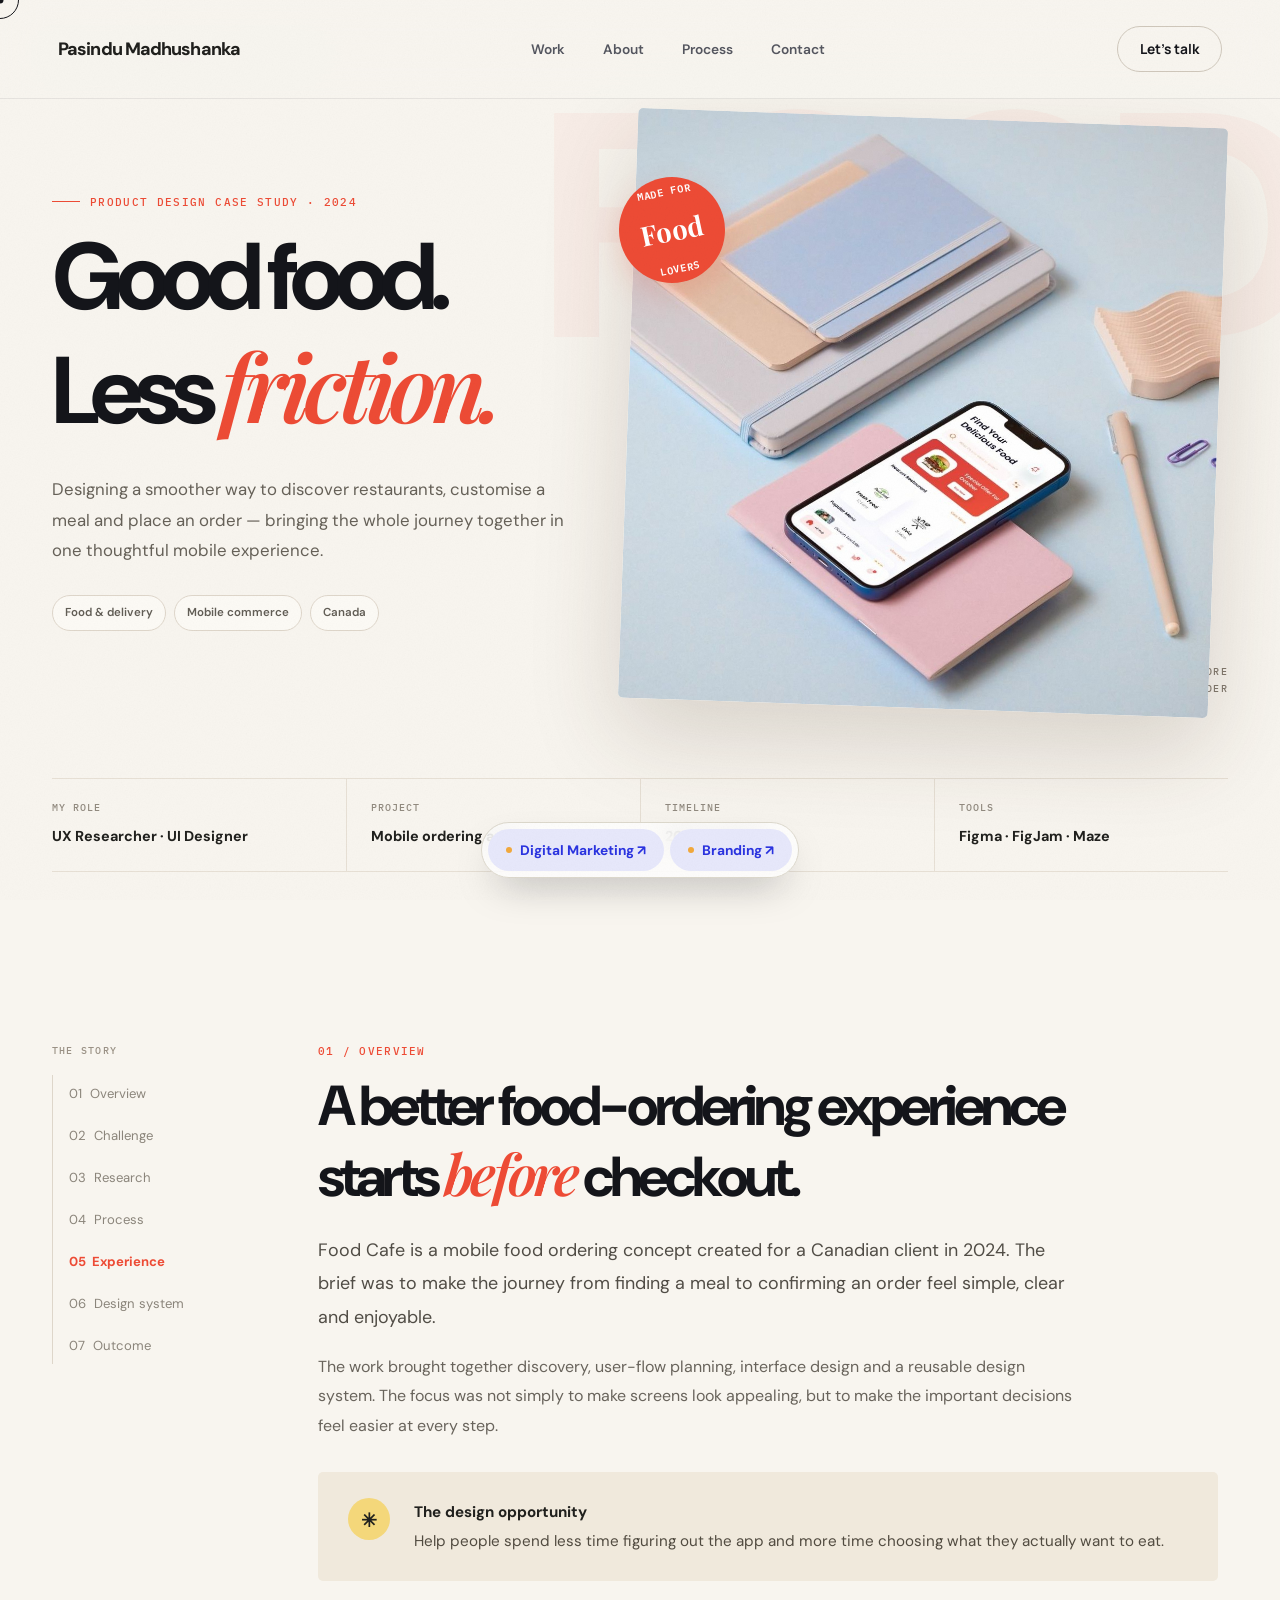
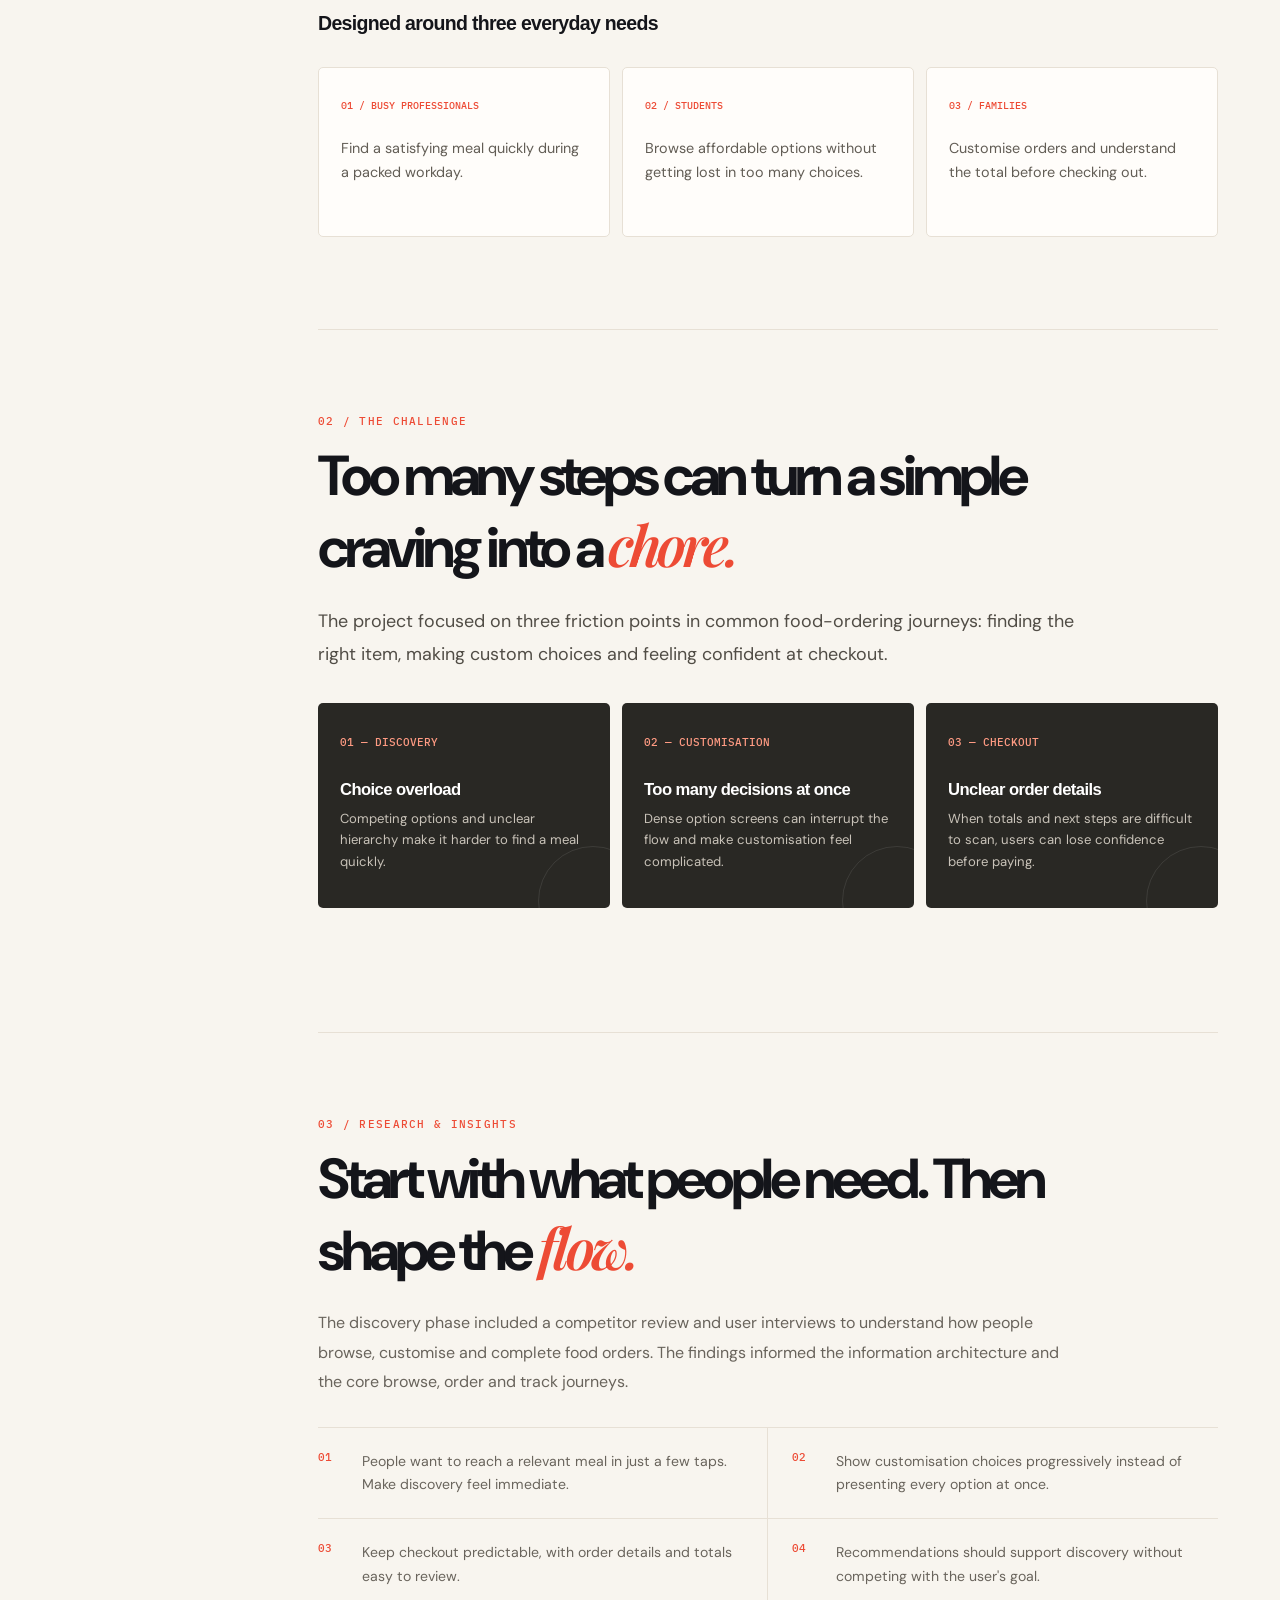
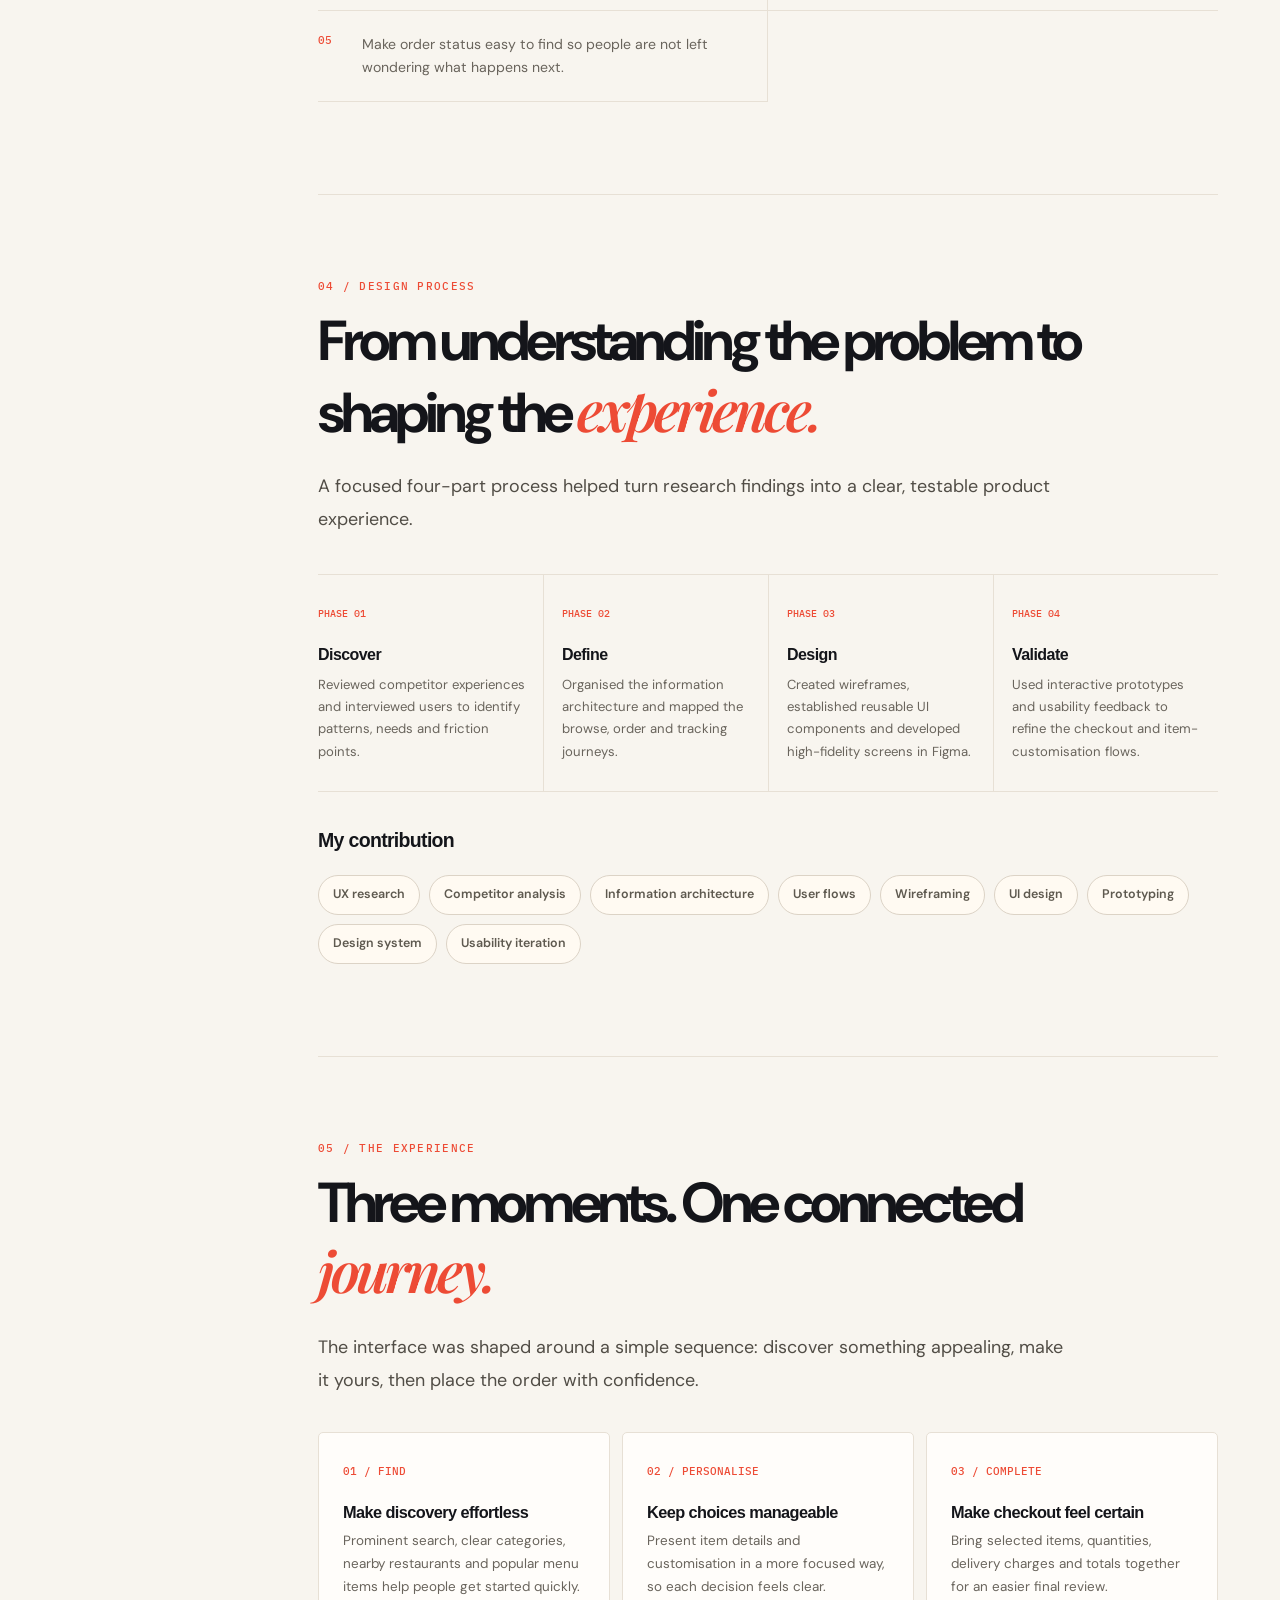
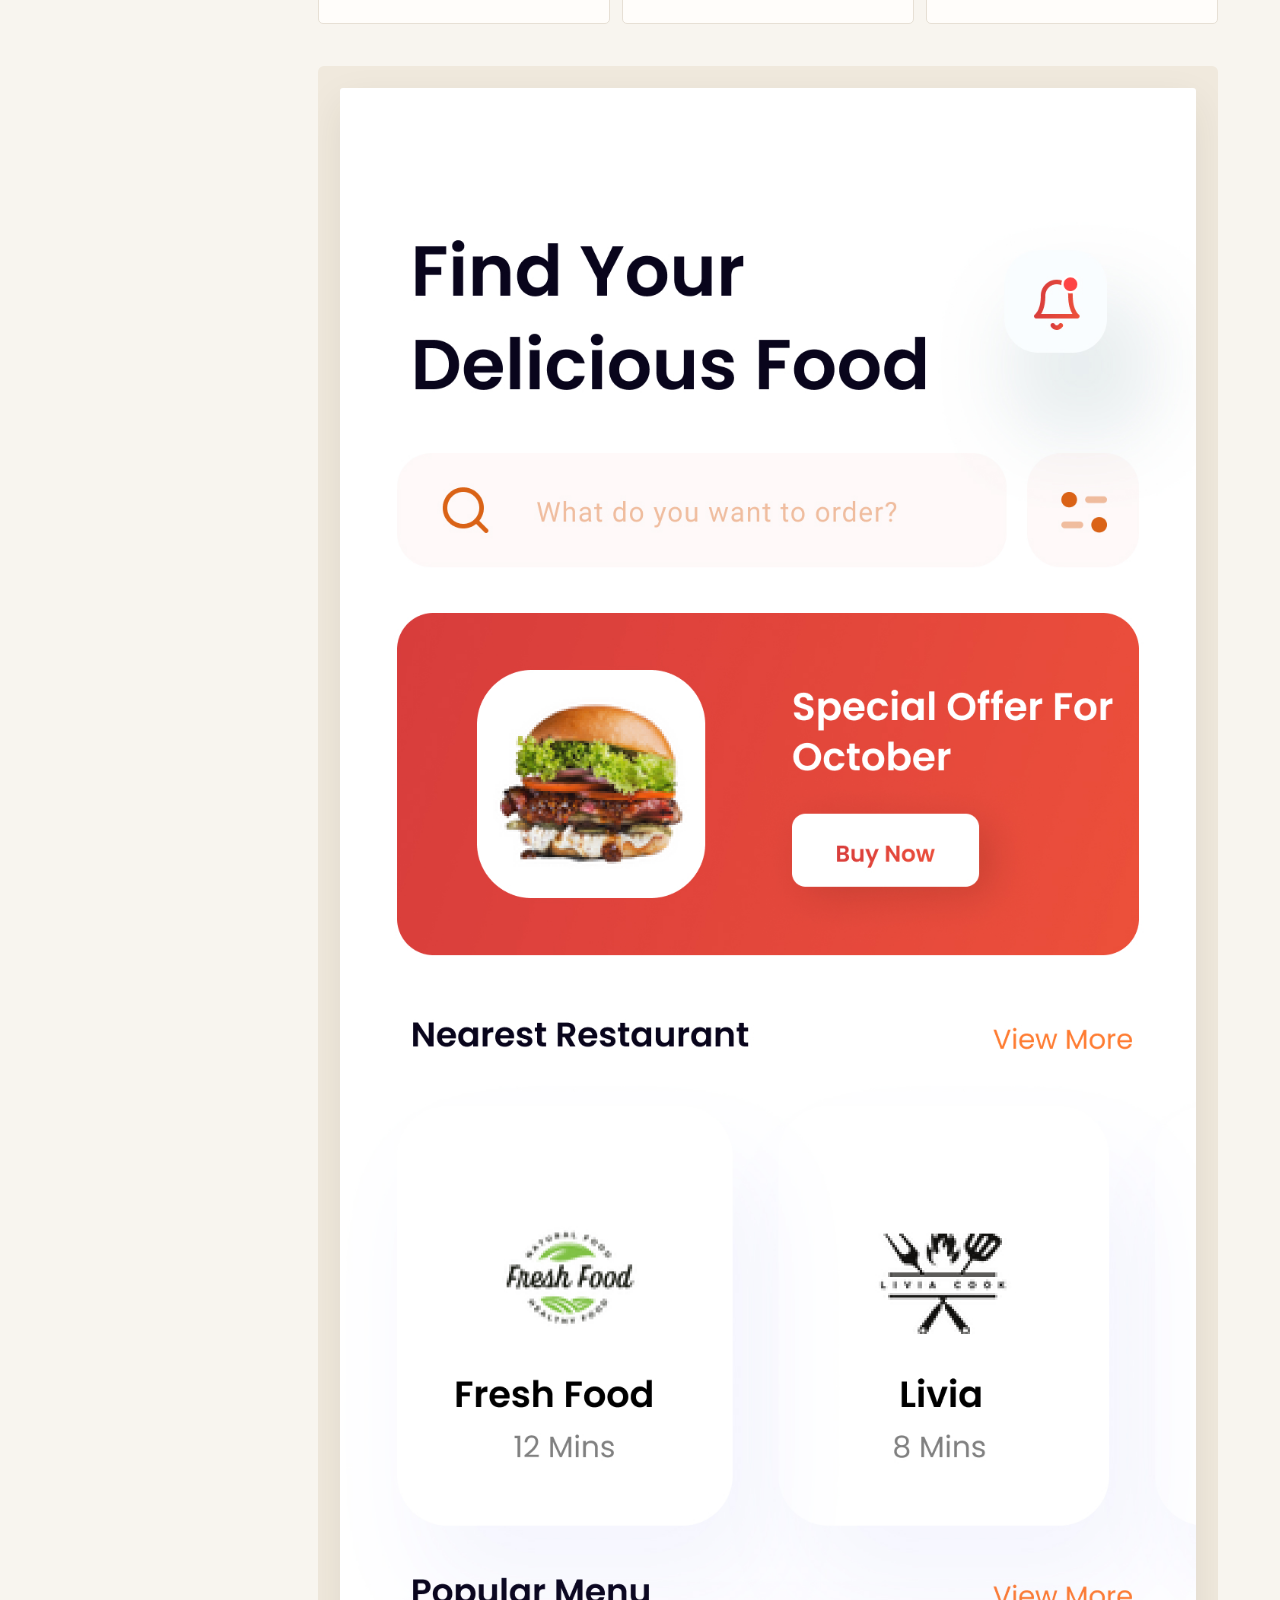
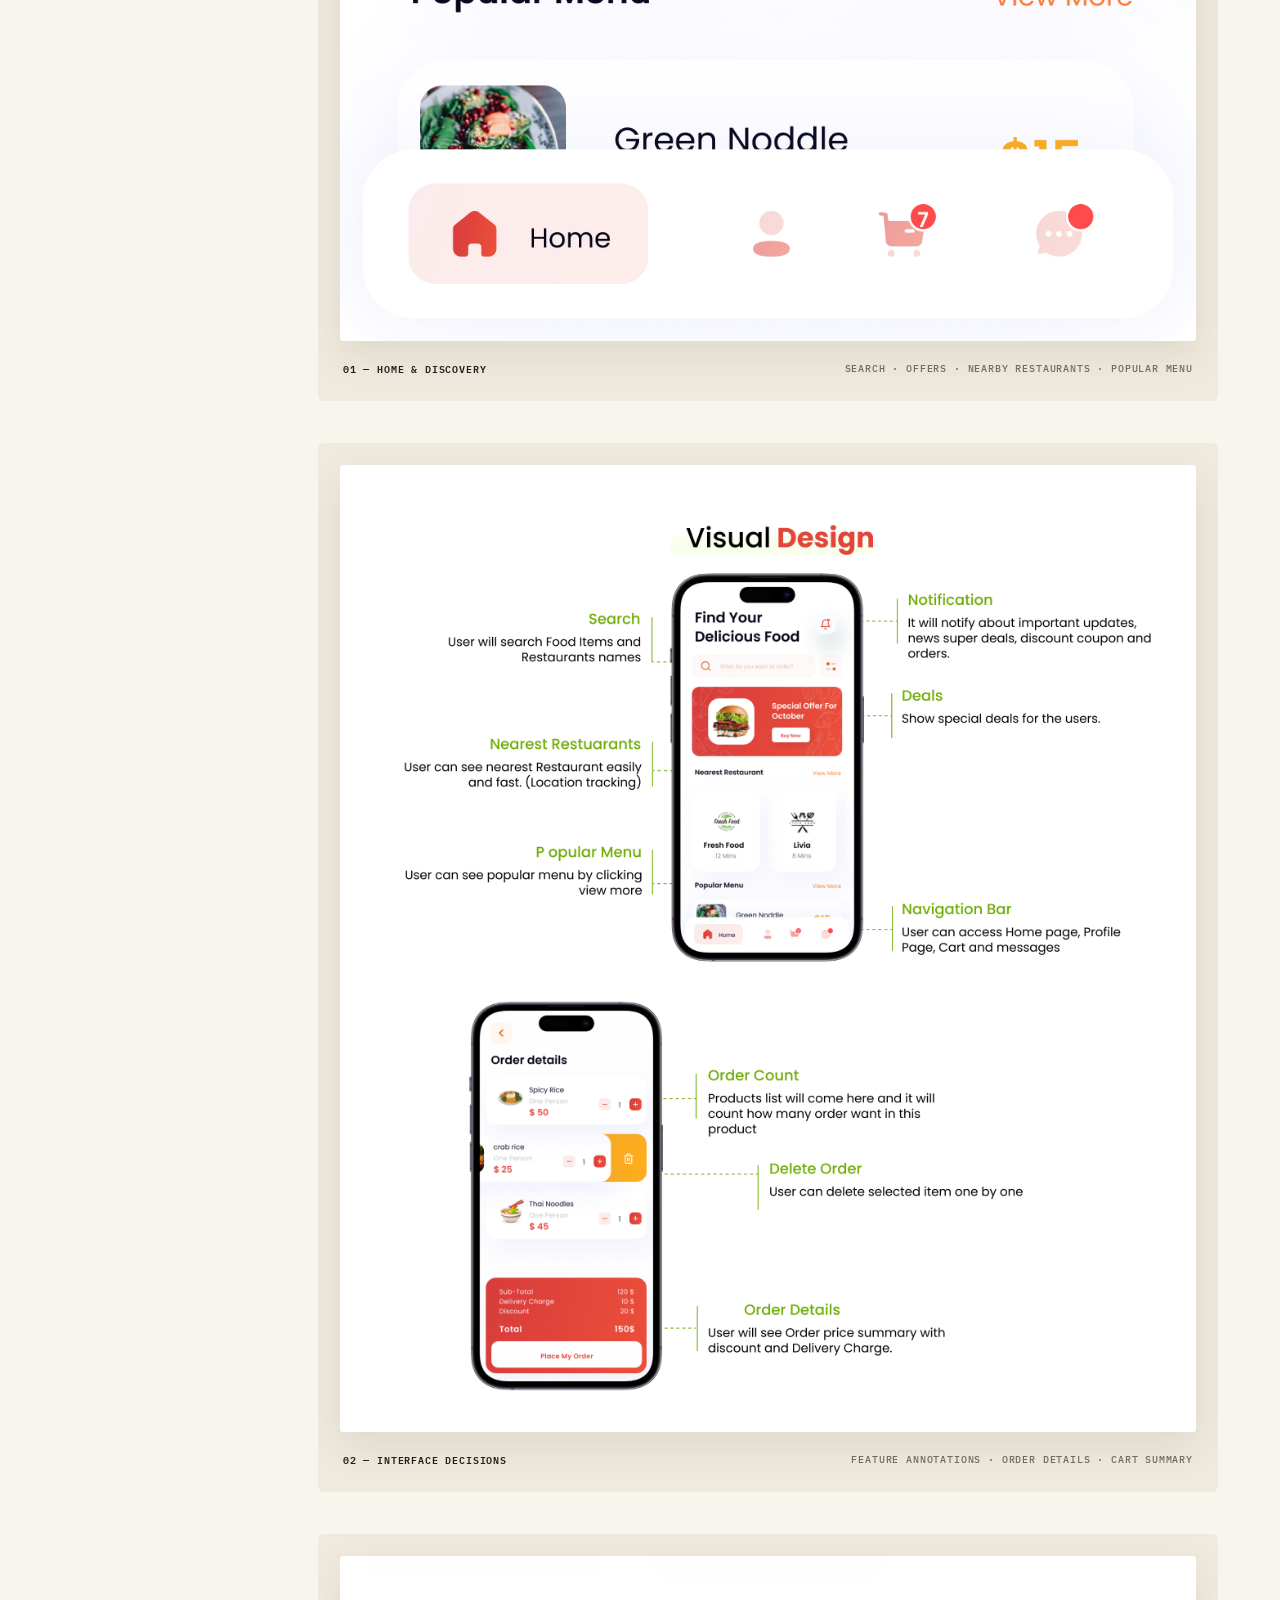
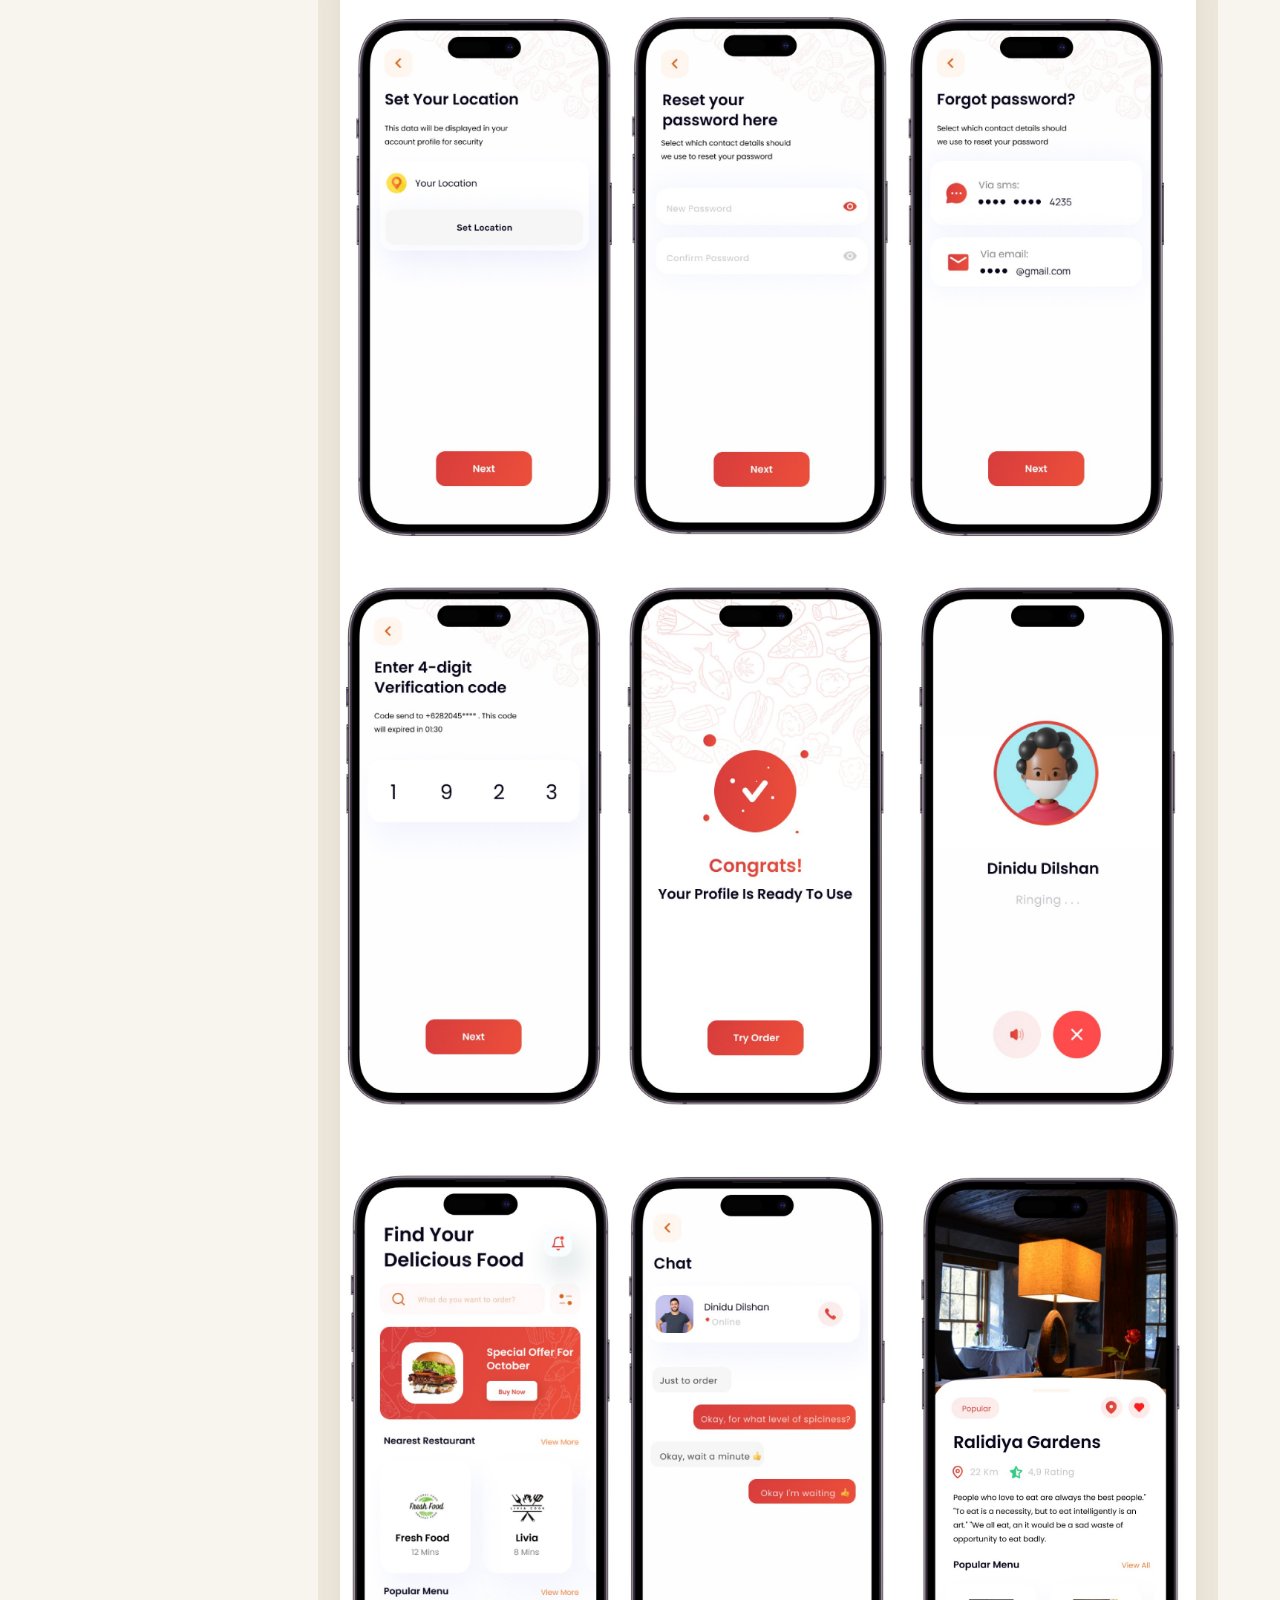
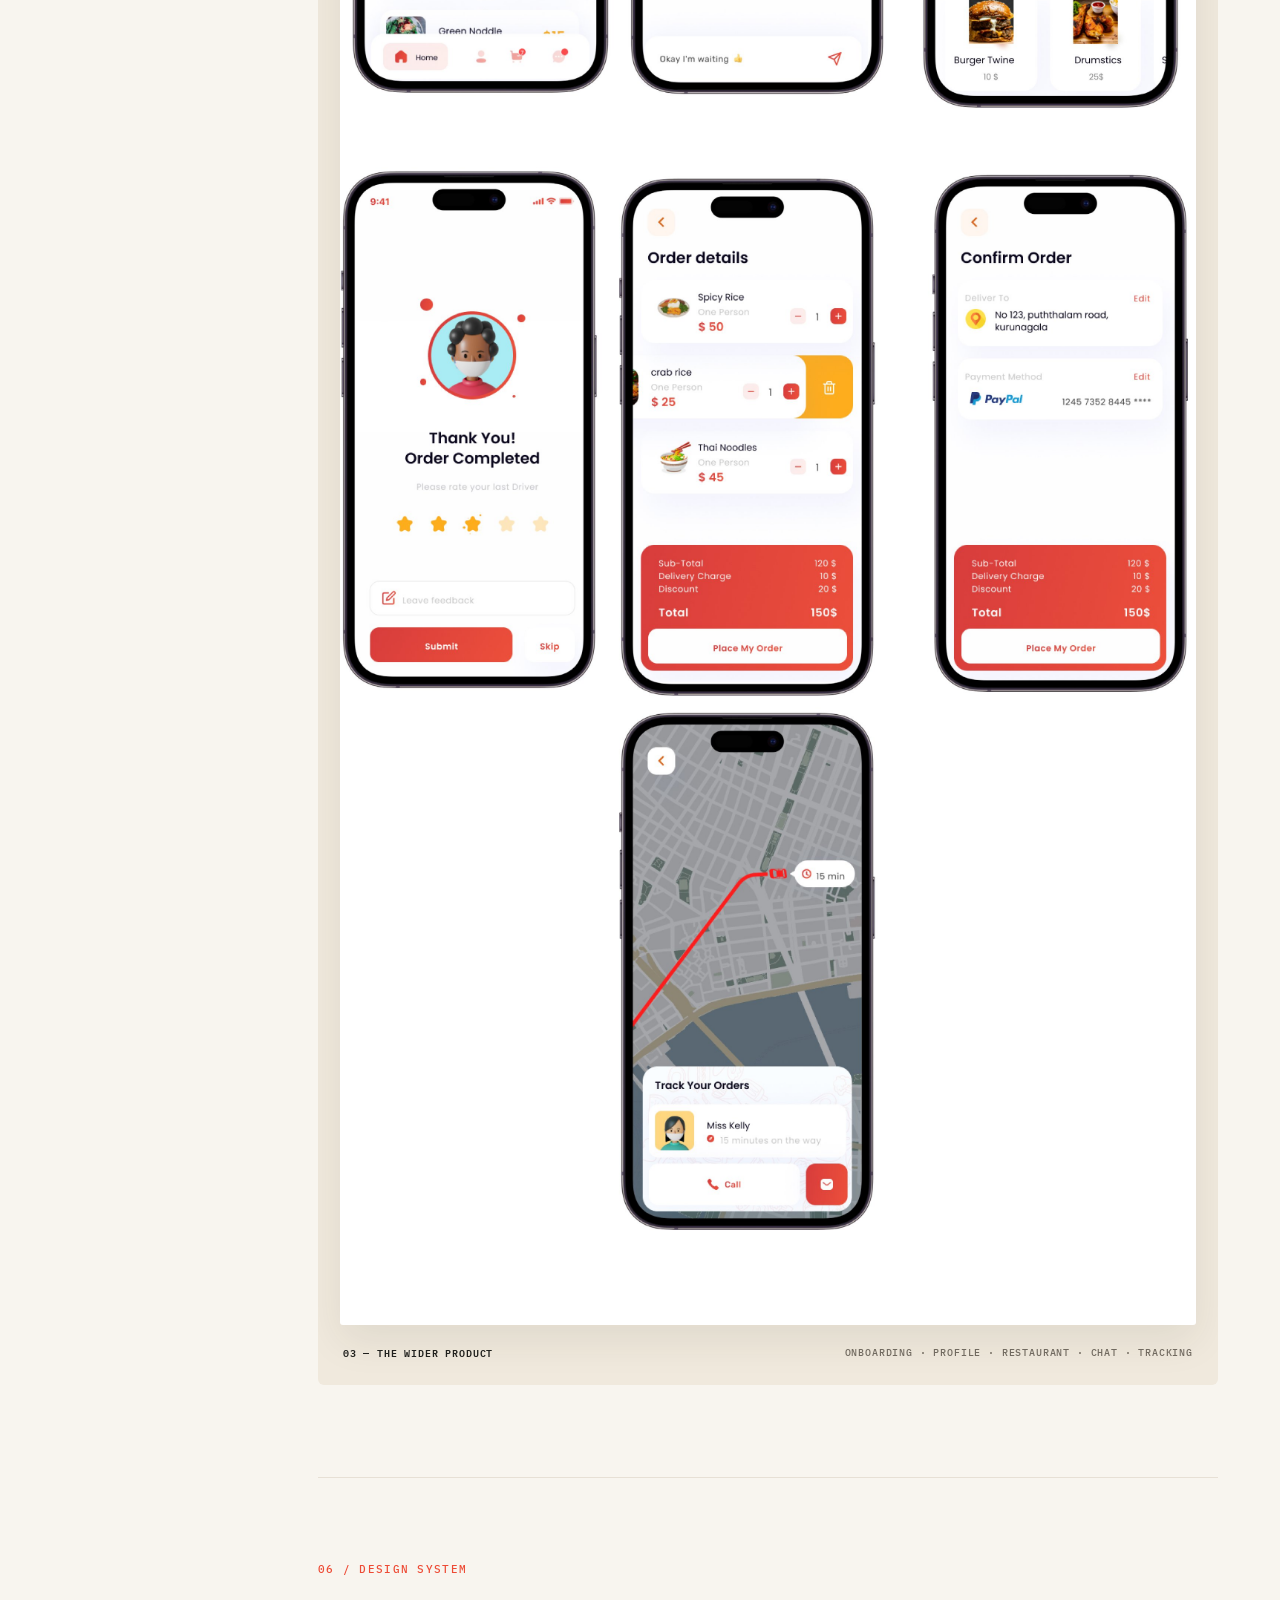
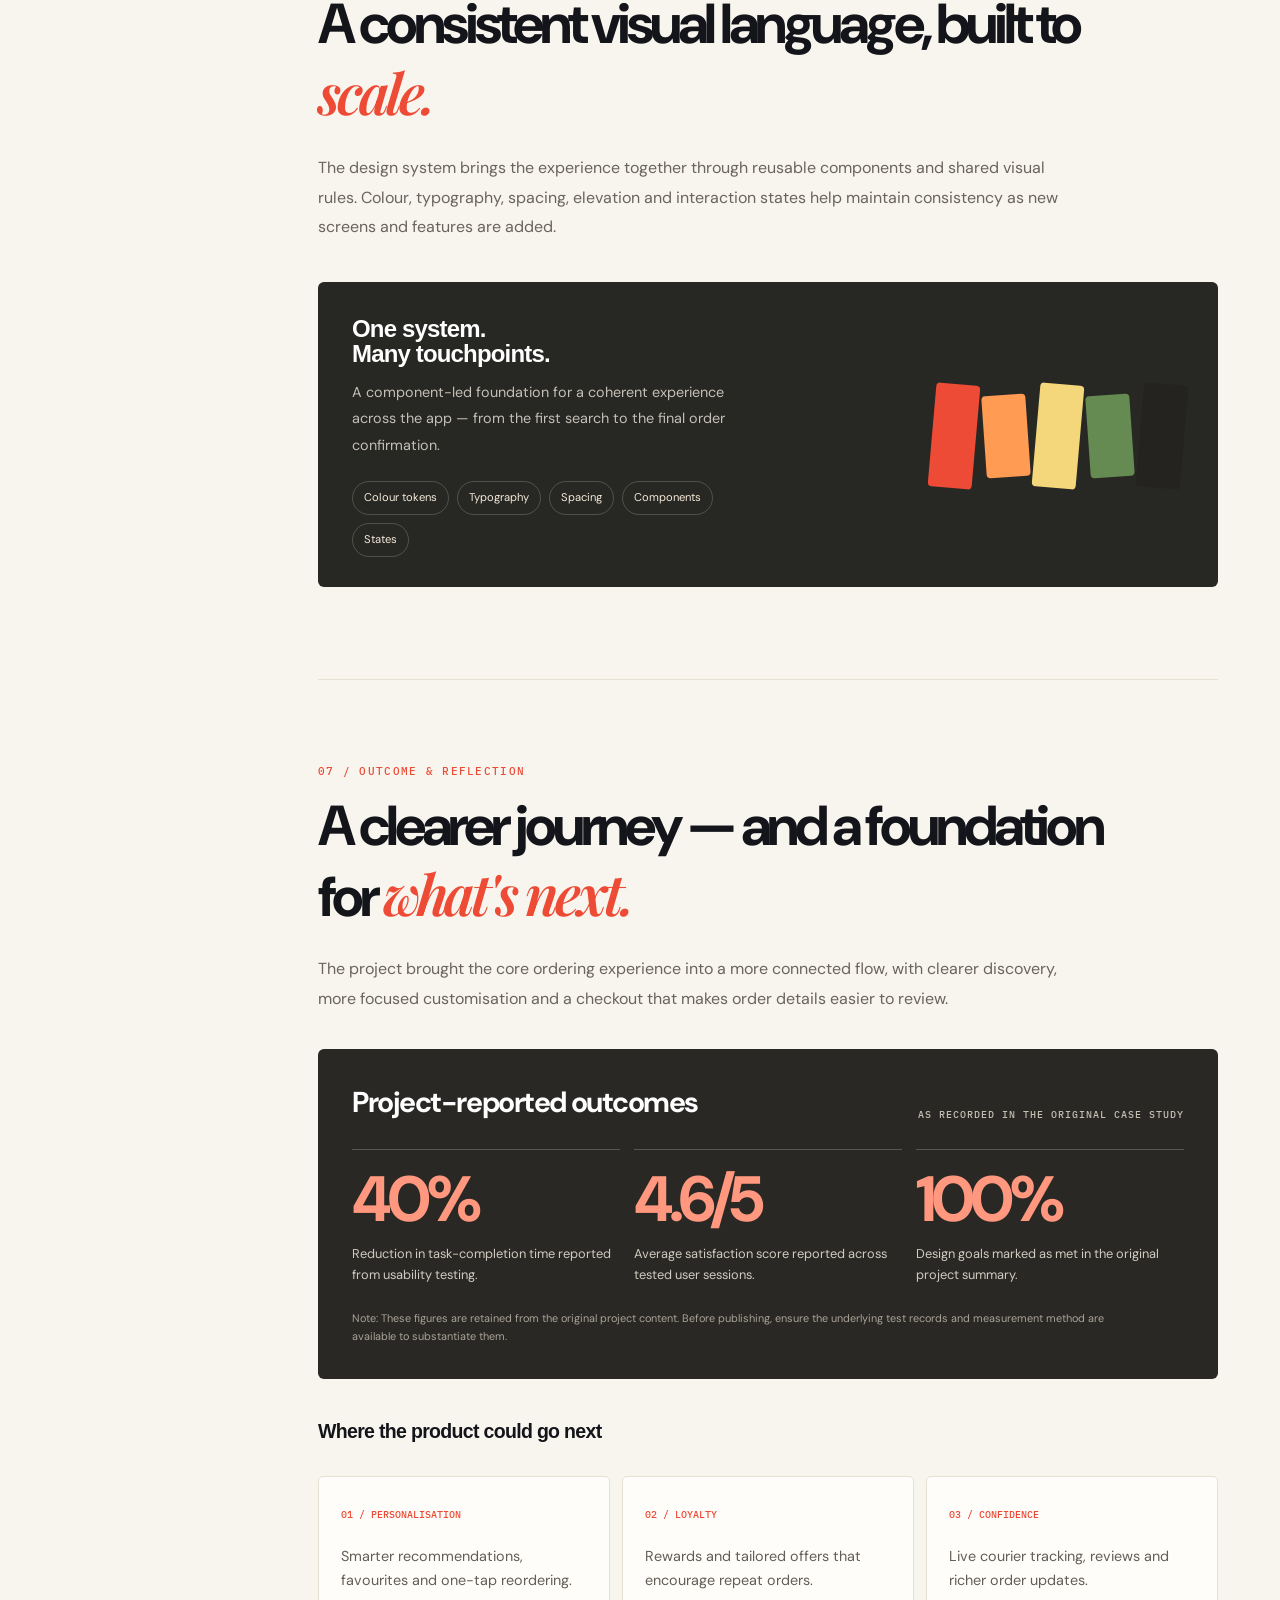
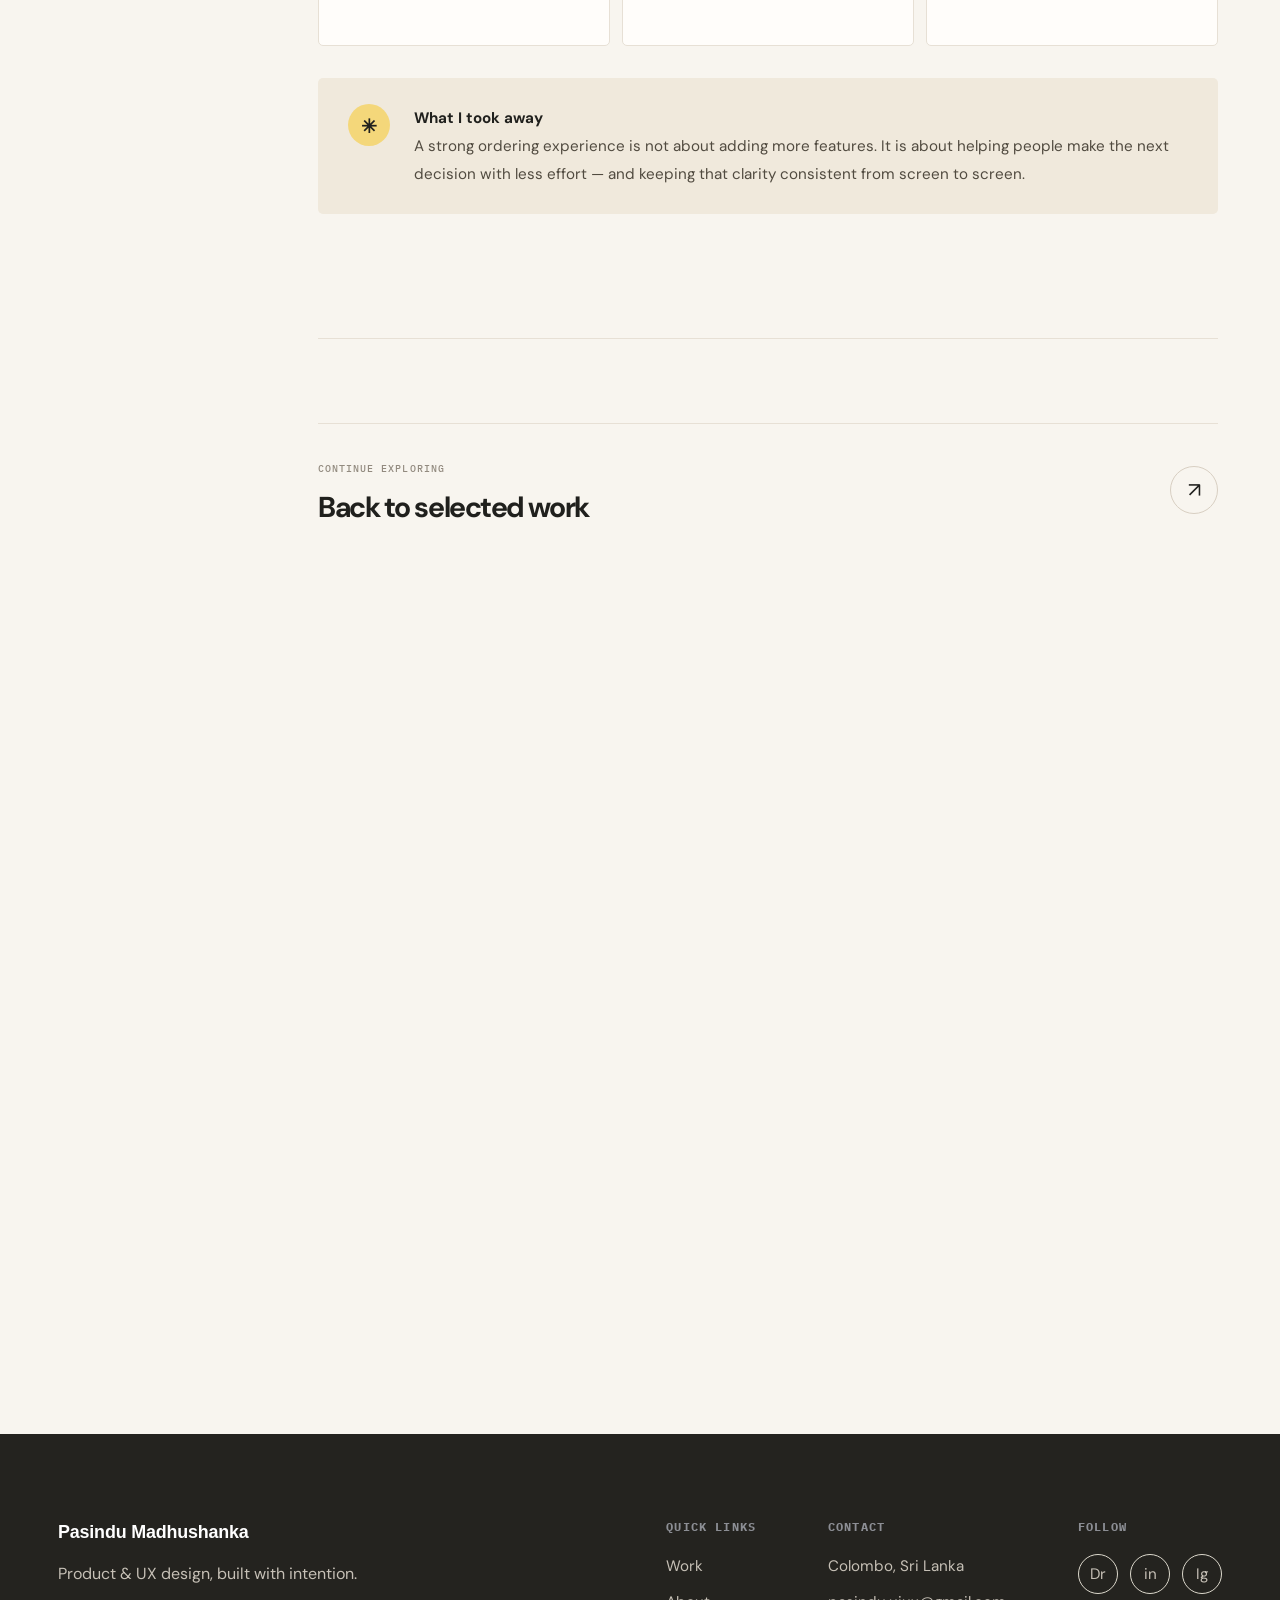
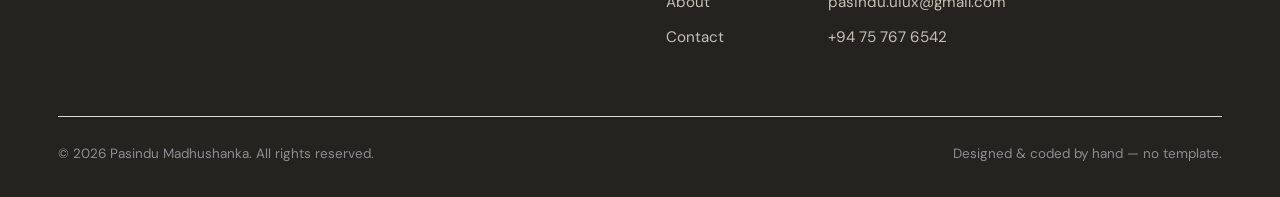
==== commit 0399ede1: "Add files via upload" ====
--- a/food-cafe-case-study.html
+++ b/food-cafe-case-study.html
@@ -3,479 +3,77 @@
 <head>
 <meta charset="utf-8">
 <meta name="viewport" content="width=device-width, initial-scale=1">
-<title>Food Cafe — Mobile Ordering App Case Study — Pasindu Madhushanka</title>
-<meta name="description" content="End-to-end UX case study for a Canadian food delivery mobile app — research, information architecture, design system and high-fidelity UI design.">
-
+<title>Food Cafe — Product Design Case Study — Pasindu Madhushanka</title>
+<meta name="description" content="A UX and UI design case study for Food Cafe, a Canadian mobile food ordering experience. Explore the research, user journeys, interface and design system.">
 <link rel="preconnect" href="https://fonts.googleapis.com">
 <link rel="preconnect" href="https://fonts.gstatic.com" crossorigin>
-<link href="https://fonts.googleapis.com/css2?family=Bricolage+Grotesque:wght@400;500;600;700;800&family=Manrope:wght@400;500;600;700;800&family=IBM+Plex+Mono:wght@400;500&display=swap" rel="stylesheet">
+<link href="https://fonts.googleapis.com/css2?family=DM+Sans:wght@400;500;600;700;800&family=Manrope:wght@400;500;600;700;800&family=Playfair+Display:ital,wght@0,600;0,700;1,600;1,700&family=IBM+Plex+Mono:wght@400;500;600&display=swap" rel="stylesheet">
 <link rel="stylesheet" href="styles.css">
 <style>
-/* ── Food Cafe case study local styles ── */
-
-/* phone row – 3 screens side by side */
-.cs-phone-row{
-  display:grid; grid-template-columns:repeat(3,1fr); gap:20px;
-  margin-top:36px; align-items:start;
-}
-.cs-phone-col{
-  display:flex; flex-direction:column; align-items:center; gap:12px;
-}
-.cs-phone-col .phone-mock{ width:100%; max-width:174px; }
-.cs-screen-label{
-  font-family:'IBM Plex Mono',monospace; font-size:.68rem;
-  text-transform:uppercase; letter-spacing:.06em; color:var(--ink-3);
-}
-
-/* food-app specific phone screen content */
-.fa-header{ display:flex; justify-content:space-between; align-items:center; margin-bottom:10px; }
-.fa-loc-label{ font-family:'IBM Plex Mono',monospace; font-size:.5rem; color:var(--ink-3); text-transform:uppercase; letter-spacing:.04em; display:block; }
-.fa-loc-val{ font-weight:700; font-size:.68rem; display:block; margin-top:1px; }
-.fa-avatar-sm{ width:24px; height:24px; border-radius:50%; background:var(--amber-soft); flex-shrink:0; }
-.fa-search{ height:24px; background:var(--paper-2); border-radius:7px; margin-bottom:10px; }
-.fa-cats{ display:flex; gap:5px; margin-bottom:10px; overflow:hidden; }
-.fa-cat{
-  font-family:'IBM Plex Mono',monospace; font-size:.55rem; letter-spacing:.03em;
-  padding:4px 8px; border-radius:var(--r-pill); background:var(--paper-2); color:var(--ink-2); white-space:nowrap;
-}
-.fa-cat.active{ background:var(--ink); color:#fff; }
-.fa-rest-card{ border-radius:9px; overflow:hidden; border:1px solid var(--line); margin-bottom:8px; }
-.fa-rest-img{
-  height:56px;
-  background:linear-gradient(135deg,#FF6B35 0%,#FFAD85 100%);
-}
-.fa-rest-body{ padding:8px; }
-.fa-rest-name{ height:7px; background:var(--paper-3); border-radius:4px; width:60%; }
-.fa-rest-meta{ height:5px; background:var(--paper-2); border-radius:4px; width:40%; margin-top:5px; }
-
-/* detail / cart screen overrides */
-.fa-item-hero{ height:72px; background:linear-gradient(135deg,#E8421A 0%,#FF6B35 100%); border-radius:9px; margin-bottom:10px; }
-.fa-item-name{ height:8px; background:var(--ink); border-radius:4px; width:70%; }
-.fa-item-desc{ height:5px; background:var(--paper-3); border-radius:4px; width:90%; margin-top:6px; }
-.fa-item-desc.s{ width:60%; margin-top:4px; }
-.fa-qty-row{ display:flex; justify-content:space-between; align-items:center; margin-top:12px; }
-.fa-qty{ display:flex; gap:6px; align-items:center; }
-.fa-qty span{ width:18px; height:18px; border-radius:50%; background:var(--paper-2); }
-.fa-qty strong{ font-size:.7rem; font-weight:700; }
-.fa-add{ height:24px; flex:1; background:var(--ink); border-radius:var(--r-pill); margin-top:12px; }
-
-.fa-cart-row{ display:flex; justify-content:space-between; align-items:center; padding:7px 0; border-bottom:1px solid var(--paper-2); }
-.fa-cart-row .fa-rest-name{ margin:0; }
-.fa-cart-amt{ height:7px; background:var(--cobalt-soft); border-radius:4px; width:28%; }
-.fa-total-row{ display:flex; justify-content:space-between; margin-top:10px; }
-.fa-total-row span{ height:8px; background:var(--paper-3); border-radius:4px; width:34%; }
-.fa-total-row strong{ height:8px; background:var(--ink); border-radius:4px; width:22%; display:block; }
-.fa-checkout{ height:28px; background:var(--cobalt); border-radius:var(--r-pill); margin-top:10px; }
-
-/* design system preview */
-.cs-ds-preview{
-  border:1px solid var(--line); border-radius:var(--r-md);
-  padding:28px; background:var(--paper); margin-top:32px;
-}
-.cs-ds-row{ display:flex; gap:40px; flex-wrap:wrap; }
-.cs-ds-col{ flex:1; min-width:130px; }
-.cs-ds-col > .mono-tag{ display:block; margin-bottom:14px; }
-.cs-color-row{ display:flex; gap:9px; flex-wrap:wrap; }
-.cs-swatch{ width:38px; height:38px; border-radius:10px; border:1px solid rgba(0,0,0,.07); flex-shrink:0; }
-.cs-type-row{ display:flex; flex-direction:column; gap:7px; }
-.cs-t-display{ font-family:'Bricolage Grotesque',sans-serif; font-weight:800; font-size:1.3rem; line-height:1; letter-spacing:-0.02em; }
-.cs-t-body{ font-weight:600; font-size:.94rem; }
-.cs-t-label{ font-family:'IBM Plex Mono',monospace; font-size:.68rem; text-transform:uppercase; letter-spacing:.08em; color:var(--ink-3); }
-.cs-comp-row{ display:flex; gap:10px; flex-wrap:wrap; align-items:center; }
-
-/* outcome extras */
-.cs-outcome-list{ margin-top:24px; display:flex; flex-direction:column; gap:10px; }
-.cs-outcome-item{ display:flex; align-items:flex-start; gap:14px; padding:14px 18px; border:1px solid var(--line); border-radius:var(--r-md); font-size:.96rem; color:var(--ink-2); }
-.cs-outcome-item::before{ content:'→'; font-family:'IBM Plex Mono',monospace; font-size:.8rem; color:var(--cobalt); flex-shrink:0; margin-top:1px; }
-
-/* future improvements list */
-.cs-future-grid{ display:grid; grid-template-columns:repeat(2,1fr); gap:14px; margin-top:24px; }
-.cs-future-item{ padding:16px 20px; border:1px solid var(--line); border-radius:var(--r-md); font-size:.92rem; color:var(--ink-2); display:flex; align-items:flex-start; gap:10px; }
-.cs-future-item .fi-num{ font-family:'IBM Plex Mono',monospace; font-size:.68rem; color:var(--ink-3); flex-shrink:0; }
-
-/* dummy image placeholder */
-.dummy-cover{
-  width:100%; border-radius:var(--r-md); background:var(--paper-2);
-  background-image:radial-gradient(circle,var(--paper-3) 1.1px,transparent 1.3px);
-  background-size:18px 18px; border:1px solid var(--line);
-  display:flex; align-items:center; justify-content:center;
-  padding:48px 32px; margin-top:32px;
-}
-
-/* case study real images */
-.cs-hero-cover-img{
-  width:100%; border-radius:var(--r-lg); display:block;
-  margin-top:44px; box-shadow:var(--shadow-lg);
-  object-fit:cover; max-height:640px;
-}
-.cs-img{
-  width:100%; border-radius:var(--r-md); margin-top:28px; display:block;
-  border:1px solid var(--line); box-shadow:var(--shadow-sm);
-  object-fit:contain;
-}
-
-@media(max-width:768px){
-  .cs-phone-row{ grid-template-columns:1fr; }
-  .cs-phone-col .phone-mock{ max-width:220px; }
-  .cs-ds-row{ gap:24px; }
-  .cs-future-grid{ grid-template-columns:1fr; }
-}
+/* FOOD CAFE — editorial case-study art direction */
+:root{--fc-paper:#f8f5ef;--fc-white:#fffdfa;--fc-ink:#20201d;--fc-muted:#77746d;--fc-line:#e7e0d5;--fc-red:#ed4b35;--fc-orange:#ff9b53;--fc-green:#668b52;--fc-yellow:#f4d77a;--fc-serif:'Playfair Display',Georgia,serif;--fc-sans:'DM Sans',Manrope,sans-serif}
+html{scroll-behavior:smooth;scroll-padding-top:110px}
+body{background:var(--fc-paper);color:var(--fc-ink);font-family:var(--fc-sans)}
+.page-veil{display:none}.site-header{background:rgba(248,245,239,.88);backdrop-filter:blur(18px);border-bottom:1px solid rgba(32,32,29,.08)}
+.site-header .logo{font-family:var(--fc-sans);font-weight:800;letter-spacing:-.05em}.nav-links a{font-size:.86rem}.btn-outline{border-color:#cfc7bb}
+.fc-hero{padding:52px 0 84px;overflow:hidden;position:relative}.fc-hero:before{content:'FOOD';position:absolute;right:-.04em;top:100px;font:800 clamp(10rem,25vw,25rem)/.8 var(--fc-sans);letter-spacing:-.1em;color:rgba(237,75,53,.045);pointer-events:none}
+.fc-wrap{max-width:1240px;margin:auto;padding:0 32px;position:relative;z-index:1}.fc-breadcrumb{display:flex;gap:10px;align-items:center;font:500 .68rem 'IBM Plex Mono',monospace;text-transform:uppercase;letter-spacing:.08em;color:#8c867c;margin-bottom:52px}.fc-breadcrumb a{color:inherit;text-decoration:none}.fc-breadcrumb .slash{color:#c9bfb1}
+.fc-kicker{display:flex;align-items:center;gap:10px;font:500 .7rem 'IBM Plex Mono',monospace;text-transform:uppercase;letter-spacing:.12em;color:var(--fc-red);margin-bottom:22px}.fc-kicker:before{content:'';width:28px;height:1px;background:var(--fc-red)}
+.fc-hero-grid{display:grid;grid-template-columns:minmax(0,.92fr) minmax(420px,1.08fr);gap:48px;align-items:center}.fc-hero h1{font:700 clamp(3.5rem,7.4vw,7.2rem)/.98 var(--fc-sans);letter-spacing:-.085em;max-width:680px;margin:0}.fc-hero h1 em{font:italic 600 .98em var(--fc-serif);letter-spacing:-.065em;color:var(--fc-red)}.fc-lede{font-size:1.05rem;line-height:1.8;color:#666158;max-width:540px;margin:28px 0 30px}.fc-chips{display:flex;flex-wrap:wrap;gap:8px}.fc-chip{padding:8px 12px;border:1px solid #ded6ca;border-radius:99px;font-size:.72rem;font-weight:600;color:#625e56;background:rgba(255,253,250,.55)}
+.fc-hero-art{position:relative;min-height:530px;display:flex;align-items:center;justify-content:center}.fc-hero-art:before{content:'';position:absolute;width:82%;aspect-ratio:1;border-radius:50%;background:#f0dfc8;right:4%;top:8%;}.fc-hero-art:after{content:'A LITTLE MORE\A JOY IN EVERY ORDER';white-space:pre;position:absolute;right:0;bottom:2%;font:500 .65rem/1.6 'IBM Plex Mono',monospace;letter-spacing:.12em;color:#827a6f;text-align:right}.fc-hero-art img{position:relative;width:100%;max-width:590px;border-radius:5px;box-shadow:0 35px 90px rgba(73,49,28,.17);transform:rotate(2deg);z-index:1}.fc-stamp{position:absolute;z-index:2;left:0;top:10%;width:106px;height:106px;border-radius:50%;background:var(--fc-red);color:#fff;display:grid;place-items:center;text-align:center;font:600 .64rem/1.35 'IBM Plex Mono',monospace;letter-spacing:.08em;transform:rotate(-12deg);box-shadow:0 12px 30px #ed4b3535}.fc-stamp b{display:block;font:700 1.7rem var(--fc-serif)}
+.fc-project-bar{display:grid;grid-template-columns:repeat(4,1fr);border-top:1px solid var(--fc-line);border-bottom:1px solid var(--fc-line);margin-top:70px}.fc-meta{padding:22px 18px 22px 0}.fc-meta+.fc-meta{padding-left:24px;border-left:1px solid var(--fc-line)}.fc-meta span{display:block;font:500 .62rem 'IBM Plex Mono',monospace;text-transform:uppercase;letter-spacing:.1em;color:#928b80;margin-bottom:9px}.fc-meta strong{font-size:.9rem;font-weight:700}
+.fc-layout{display:grid;grid-template-columns:190px minmax(0,1fr);gap:76px;max-width:1240px;margin:0 auto;padding:88px 32px 100px}.fc-side{position:relative}.fc-side-inner{position:sticky;top:112px}.fc-side-label{font:500 .64rem 'IBM Plex Mono',monospace;letter-spacing:.12em;text-transform:uppercase;color:#9a9185;margin-bottom:18px}.fc-side nav{display:flex;flex-direction:column;gap:5px;border-left:1px solid #ded6ca;padding-left:16px}.fc-side nav a{text-decoration:none;color:#8b857b;font-size:.82rem;padding:8px 0;transition:.2s}.fc-side nav a:hover,.fc-side nav a.active{color:var(--fc-red);font-weight:700}.fc-content{min-width:0;max-width:900px}.fc-section{padding:0 0 92px;margin-bottom:84px;border-bottom:1px solid var(--fc-line)}.fc-section:last-child{border:0;margin-bottom:0}.fc-eyebrow{font:500 .67rem 'IBM Plex Mono',monospace;letter-spacing:.12em;text-transform:uppercase;color:var(--fc-red);margin:0 0 18px}.fc-section h2{font:700 clamp(2.25rem,4.4vw,4.25rem)/1.06 var(--fc-sans);letter-spacing:-.07em;max-width:790px;margin:0 0 24px}.fc-section h2 em{font:italic 600 1em var(--fc-serif);color:var(--fc-red)}.fc-section h3{font-size:1.22rem;letter-spacing:-.035em;margin:0 0 12px}.fc-section p{font-size:1rem;line-height:1.85;color:#69645c;max-width:760px;margin:0 0 18px}.fc-section .fc-intro{font-size:1.12rem;line-height:1.85;color:#514d46;max-width:760px}
+.fc-note{background:#f0e9dc;border-radius:5px;padding:26px 30px;margin:32px 0;display:grid;grid-template-columns:48px 1fr;gap:18px;align-items:start}.fc-note-mark{width:42px;height:42px;border-radius:50%;background:var(--fc-yellow);display:grid;place-items:center;font:700 1.2rem var(--fc-serif)}.fc-note p{margin:0;color:#514b40;font-size:.95rem}.fc-note strong{color:var(--fc-ink)}
+.fc-audience{display:grid;grid-template-columns:repeat(3,1fr);gap:12px;margin-top:34px}.fc-audience-card{padding:23px 22px 25px;background:var(--fc-white);border:1px solid var(--fc-line);border-radius:5px;min-height:170px}.fc-audience-card span{font:500 .65rem 'IBM Plex Mono',monospace;color:var(--fc-red)}.fc-audience-card p{font-size:.9rem;line-height:1.65;margin:20px 0 0;color:#625d55}
+.fc-problem-grid{display:grid;grid-template-columns:repeat(3,1fr);gap:12px;margin:32px 0}.fc-problem{background:#292824;color:#fff;border-radius:5px;padding:25px 22px;min-height:205px;position:relative;overflow:hidden}.fc-problem:after{content:'';position:absolute;width:110px;height:110px;border:1px solid #ffffff18;border-radius:50%;right:-38px;bottom:-48px}.fc-problem .n{font:500 .66rem 'IBM Plex Mono',monospace;color:#ff9b83}.fc-problem h3{font-size:1.04rem;margin:27px 0 9px;color:#fff}.fc-problem p{font-size:.82rem;line-height:1.65;color:#c9c3b9;margin:0}
+.fc-insights{display:grid;grid-template-columns:1fr 1fr;gap:0;border-top:1px solid var(--fc-line);margin-top:30px}.fc-insight{padding:22px 24px 22px 0;border-bottom:1px solid var(--fc-line);display:grid;grid-template-columns:32px 1fr;gap:12px}.fc-insight:nth-child(odd){border-right:1px solid var(--fc-line)}.fc-insight:nth-child(even){padding-left:24px}.fc-insight b{font:500 .68rem 'IBM Plex Mono',monospace;color:var(--fc-red)}.fc-insight p{font-size:.88rem;line-height:1.65;margin:0}
+.fc-process{display:grid;grid-template-columns:repeat(4,1fr);gap:0;margin-top:38px;border-top:1px solid var(--fc-line);border-bottom:1px solid var(--fc-line)}.fc-phase{padding:24px 18px 28px 0;position:relative}.fc-phase+.fc-phase{padding-left:18px;border-left:1px solid var(--fc-line)}.fc-phase span{font:500 .65rem 'IBM Plex Mono',monospace;color:var(--fc-red)}.fc-phase h3{font-size:1rem;margin:22px 0 10px}.fc-phase p{font-size:.82rem;line-height:1.7;margin:0}
+.fc-responsibilities{display:flex;flex-wrap:wrap;gap:9px;margin-top:24px}.fc-responsibilities span{border:1px solid #dcd3c6;background:#fffaf2;border-radius:99px;padding:9px 14px;font-size:.78rem;font-weight:600;color:#5e594f}
+.fc-principles{display:grid;grid-template-columns:repeat(3,1fr);gap:12px;margin:34px 0}.fc-principle{padding:24px;background:#fffdfa;border:1px solid var(--fc-line);border-radius:5px}.fc-principle .n{font:500 .67rem 'IBM Plex Mono',monospace;color:var(--fc-red)}.fc-principle h3{margin:22px 0 9px;font-size:1.02rem}.fc-principle p{font-size:.84rem;line-height:1.7;margin:0}
+.fc-image-feature{margin:42px 0 0;background:#f0e9dd;border-radius:6px;padding:22px;overflow:hidden}.fc-image-feature img{display:block;width:100%;height:auto;border-radius:3px;box-shadow:0 15px 40px #34291a16}.fc-image-caption{display:flex;justify-content:space-between;gap:18px;align-items:center;padding:18px 3px 2px;color:#716a60;font:500 .65rem 'IBM Plex Mono',monospace;text-transform:uppercase;letter-spacing:.08em}.fc-image-caption strong{color:var(--fc-ink);font-weight:600}
+.fc-design-system{margin-top:40px;background:#272723;color:#fff;border-radius:6px;padding:34px 34px 30px;display:grid;grid-template-columns:1fr 1fr;gap:28px;align-items:center}.fc-design-system h3{font-size:1.5rem;color:#fff;margin-bottom:12px}.fc-design-system p{color:#c5c0b7;font-size:.9rem;margin:0}.fc-token-list{display:flex;flex-wrap:wrap;gap:8px;margin-top:22px}.fc-token-list span{border:1px solid #ffffff30;border-radius:99px;padding:7px 11px;font-size:.7rem;color:#f5e9d9}.fc-palette{display:flex;gap:8px;align-items:center;justify-content:flex-end}.fc-palette i{display:block;width:44px;height:104px;border-radius:4px;transform:rotate(5deg)}.fc-palette i:nth-child(2n){transform:rotate(-4deg);height:82px}.fc-palette i:nth-child(1){background:#ed4b35}.fc-palette i:nth-child(2){background:#ff9b53}.fc-palette i:nth-child(3){background:#f4d77a}.fc-palette i:nth-child(4){background:#668b52}.fc-palette i:nth-child(5){background:#24231f}
+.fc-results{background:#292824;color:#fff;border-radius:6px;padding:34px;margin-top:36px}.fc-results-head{display:flex;justify-content:space-between;gap:20px;align-items:end;margin-bottom:28px}.fc-results-head h3{color:#fff;font:700 1.8rem var(--fc-sans);letter-spacing:-.05em;margin:0}.fc-results-head span{font:500 .62rem 'IBM Plex Mono',monospace;color:#c3bdb2;text-transform:uppercase;letter-spacing:.1em}.fc-result-grid{display:grid;grid-template-columns:repeat(3,1fr);gap:14px}.fc-result{border-top:1px solid #ffffff38;padding-top:18px}.fc-result strong{display:block;font:700 clamp(2.5rem,5vw,4.2rem)/1 var(--fc-sans);letter-spacing:-.08em;color:#ff987e}.fc-result span{display:block;color:#d1cbc1;font-size:.8rem;line-height:1.6;margin-top:12px}.fc-result-note{font-size:.68rem!important;color:#aaa398!important;margin:25px 0 0!important;line-height:1.6!important}
+.fc-next{display:flex;justify-content:space-between;align-items:center;gap:24px;padding:30px 0;border-top:1px solid var(--fc-line);text-decoration:none;color:var(--fc-ink)}.fc-next span{font:500 .65rem 'IBM Plex Mono',monospace;color:#928a7f;text-transform:uppercase;letter-spacing:.1em}.fc-next strong{display:block;font:700 1.8rem var(--fc-sans);letter-spacing:-.05em;margin-top:8px}.fc-next .arrow{width:48px;height:48px;border:1px solid #d8cfc2;border-radius:50%;display:grid;place-items:center;font-size:1.3rem;transition:.25s}.fc-next:hover .arrow{background:var(--fc-red);border-color:var(--fc-red);color:white;transform:translate(3px,-3px)}
+.fc-cta{background:#ed4b35!important;border-radius:6px!important}.fc-cta h2{color:white}.fc-cta p{color:#ffe0d8!important}.fc-cta .btn-on-dark{background:#fff;color:#292824}.fc-cta .cta-email{color:#fff}
+.footer{background:#24231f;color:#f6f1e8}.footer .logo{color:#fff}.footer p,.footer a{color:#c6c0b6}.footer-bottom{border-color:#ffffff20}
+@media(max-width:900px){.fc-hero-grid{grid-template-columns:1fr;gap:20px}.fc-hero-art{min-height:390px}.fc-hero-art img{max-width:650px}.fc-layout{grid-template-columns:1fr;gap:0;padding-top:60px}.fc-side{display:none}.fc-project-bar{grid-template-columns:repeat(2,1fr)}.fc-meta:nth-child(3){border-left:0;padding-left:0;border-top:1px solid var(--fc-line)}.fc-meta:nth-child(4){border-top:1px solid var(--fc-line)}.fc-process{grid-template-columns:repeat(2,1fr)}.fc-phase:nth-child(3){border-left:0;padding-left:0;border-top:1px solid var(--fc-line)}.fc-phase:nth-child(4){border-top:1px solid var(--fc-line)}}
+@media(max-width:600px){.fc-wrap{padding:0 20px}.fc-hero{padding:32px 0 54px}.fc-breadcrumb{margin-bottom:38px}.fc-hero h1{font-size:clamp(3.1rem,16vw,5rem)}.fc-hero-grid{gap:0}.fc-hero-art{min-height:300px;margin-top:12px}.fc-stamp{width:78px;height:78px;font-size:.5rem}.fc-stamp b{font-size:1.3rem}.fc-project-bar{margin-top:36px}.fc-meta{padding:17px 10px 17px 0}.fc-meta+.fc-meta{padding-left:14px}.fc-meta strong{font-size:.8rem}.fc-layout{padding:58px 20px 70px}.fc-section{padding-bottom:62px;margin-bottom:58px}.fc-audience,.fc-problem-grid,.fc-principles{grid-template-columns:1fr}.fc-audience-card{min-height:0}.fc-audience-card p{margin-top:12px}.fc-problem{min-height:0}.fc-problem h3{margin-top:16px}.fc-insights{grid-template-columns:1fr}.fc-insight:nth-child(odd){border-right:0}.fc-insight:nth-child(even){padding-left:0}.fc-process{grid-template-columns:1fr}.fc-phase,.fc-phase+.fc-phase{padding:20px 0;border-left:0;border-top:1px solid var(--fc-line)}.fc-phase:first-child{border-top:0}.fc-design-system{grid-template-columns:1fr;padding:25px}.fc-palette{justify-content:flex-start}.fc-palette i{height:72px;width:36px}.fc-palette i:nth-child(2n){height:58px}.fc-results{padding:25px}.fc-result-grid{grid-template-columns:1fr;gap:22px}.fc-result strong{font-size:3rem}.fc-results-head{display:block}.fc-results-head span{display:block;margin-top:10px}.fc-image-feature{padding:12px}.fc-image-caption{display:block;line-height:1.8}.fc-image-caption strong{display:block}.fc-section h2{font-size:2.55rem}}
+@media(prefers-reduced-motion:reduce){html{scroll-behavior:auto}*,*:before,*:after{animation-duration:.01ms!important;transition-duration:.01ms!important}}
 </style>
 </head>
 <body>
-
-<a class="skip-link" href="#main">Skip to content</a>
-<div class="page-veil" aria-hidden="true"></div>
-<div class="scroll-progress" aria-hidden="true"></div>
-
-<header class="site-header">
-  <div class="container nav-inner">
-    <a class="logo" href="index.html">Pasindu&nbsp;Madhushanka</a>
-    <nav class="nav-links" aria-label="Primary">
-      <a href="index.html#work">Work</a>
-      <a href="index.html#about">About</a>
-      <a href="index.html#process">Process</a>
-      <a href="index.html#contact">Contact</a>
-    </nav>
-    <div class="nav-right">
-      <a class="btn btn-outline btn-sm" href="index.html#contact" data-cursor="Talk">Let's talk</a>
-      <button class="menu-toggle" aria-label="Open menu" aria-expanded="false">
-        <span></span><span></span><span></span>
-      </button>
-    </div>
-  </div>
-</header>
-
-<div class="mobile-menu" id="mobileMenu">
-  <span class="mono-tag">Menu — 01 / 04</span>
-  <a href="index.html#work">Work</a>
-  <a href="index.html#about">About</a>
-  <a href="index.html#process">Process</a>
-  <a href="index.html#contact">Contact</a>
-  <a class="btn btn-primary mobile-cta" href="index.html#contact">Start a project</a>
-</div>
-
+<a class="skip-link" href="#main">Skip to content</a><div class="scroll-progress" aria-hidden="true"></div>
+<header class="site-header"><div class="container nav-inner"><a class="logo" href="index.html">Pasindu&nbsp;Madhushanka</a><nav class="nav-links" aria-label="Primary"><a href="index.html#work">Work</a><a href="index.html#about">About</a><a href="index.html#process">Process</a><a href="index.html#contact">Contact</a></nav><div class="nav-right"><a class="btn btn-outline btn-sm" href="index.html#contact" data-cursor="Talk">Let's talk</a><button class="menu-toggle" aria-label="Open menu" aria-expanded="false"><span></span><span></span><span></span></button></div></div></header>
+<div class="mobile-menu" id="mobileMenu"><span class="mono-tag">Menu — 01 / 04</span><a href="index.html#work">Work</a><a href="index.html#about">About</a><a href="index.html#process">Process</a><a href="index.html#contact">Contact</a><a class="btn btn-primary mobile-cta" href="index.html#contact">Start a project</a></div>
 <main id="main">
-
-  <!-- HERO -->
-  <section class="case-hero">
-    <div class="container">
-
-      <nav class="breadcrumb" aria-label="Breadcrumb" data-reveal>
-        <a href="index.html">Home</a><span>/</span>
-        <a href="index.html#work">Work</a><span>/</span>
-        <span class="current">Food Cafe Mobile App</span>
-      </nav>
-
-      <div class="case-tags" data-reveal data-delay="80">
-        <span class="tag-pill">Food &amp; Delivery</span>
-        <span class="tag-pill">Mobile App</span>
-        <span class="tag-pill">E-Commerce</span>
-        <span class="tag-pill">Canada · 2024</span>
-      </div>
-
-      <h1 data-reveal data-delay="140">Food Cafe — designing a seamless mobile food ordering experience</h1>
-      <p class="sub" data-reveal data-delay="200">End-to-end UX for a Canadian food delivery app. The goal was to simplify browsing, customisation and checkout while building a scalable design system for the product team.</p>
-
-      <div class="hero-results" data-reveal data-delay="220">
-          <div class="hr-item"><strong data-count="40" data-suffix="%">0</strong><span>Reduction in task-completion time</span></div>
-          <div class="hr-item"><strong data-count="4.6" data-suffix="/5">0</strong><span>Average satisfaction score</span></div>
-          <div class="hr-item"><strong data-count="100" data-suffix="%">0</strong><span>Design goals met</span></div>
-        </div>
-
-      <div class="meta-grid" data-reveal data-delay="240">
-        <div class="meta-item"><div class="label">Project Type</div><div class="value">E-Commerce Mobile App</div></div>
-        <div class="meta-item"><div class="label">My Role</div><div class="value">UX Researcher, UI Designer</div></div>
-        <div class="meta-item"><div class="label">Timeline</div><div class="value">2024 · Canada</div></div>
-        <div class="meta-item"><div class="label">Tools</div><div class="value">Figma, FigJam, Maze</div></div>
-      </div>
-
-      <!-- Project cover image -->
-      <div class="case-cover" data-reveal data-delay="120">
-        <img src="Food__2_.jpg" alt="Food Cafe mobile app on desk" class="cs-hero-cover-img">
-      </div>
-
-    </div>
-  </section>
-
-  <!-- BODY -->
-  <section class="section">
-    <div class="container case-body">
-
-      <nav class="case-nav" aria-label="Section navigation">
-        <span class="mono-tag">On this page</span>
-        <a href="#overview">Overview</a>
-        <a href="#problem">Problem</a>
-        <a href="#process-cs">Process</a>
-        <a href="#solution">Solution</a>
-        <a href="#result">Result</a>
-      </nav>
-
-      <div class="case-content">
-
-        <!-- OVERVIEW -->
-        <section id="overview" data-reveal>
-          <p class="mono-tag">Overview</p>
-          <h2>A seamless ordering experience, built from research up</h2>
-          <p>Food Cafe is a mobile food ordering application designed for a Canadian client in 2024. The objective was to create a seamless ordering experience that allows users to discover restaurants, customise meals and complete orders with minimal effort — while maintaining a clean, engaging interface that reflects the brand's personality.</p>
-          <p>The project covered the full UX spectrum: from initial discovery and competitor research through to a production-ready design system and high-fidelity UI.</p>
-
-          <h3 style="margin-top:40px; font-size:1.18rem;">Who it's for</h3>
-          <div class="pain-grid" style="margin-top:18px;">
-            <div class="pain-card"><span class="num">01</span><p>Busy professionals ordering during work hours who need speed above everything else.</p></div>
-            <div class="pain-card"><span class="num">02</span><p>Students looking for affordable, quick meals without friction or decision fatigue.</p></div>
-            <div class="pain-card"><span class="num">03</span><p>Families placing group orders who need clear customisation and a predictable checkout.</p></div>
-          </div>
-        </section>
-
-        <!-- PROBLEM -->
-        <section id="problem" data-reveal>
-          <p class="mono-tag">Problem</p>
-          <h2>Ordering should feel quick — but it didn't</h2>
-          <p>Many food delivery apps offer a wide range of features, but the ordering experience often feels overwhelming. Users spent unnecessary time browsing menus, searching for items and completing checkout. These friction points led to frustration and abandoned orders.</p>
-          <div class="pain-grid">
-            <div class="pain-card"><span class="num">01</span><p>Cognitive overload — too many options and competing UI elements slowed every decision.</p></div>
-            <div class="pain-card"><span class="num">02</span><p>Excessive customisation steps that broke the ordering flow instead of enhancing it.</p></div>
-            <div class="pain-card"><span class="num">03</span><p>An unclear checkout process that eroded trust and caused drop-offs at the payment step.</p></div>
-          </div>
-
-          <h3 style="margin-top:44px; font-size:1.18rem;">Research findings</h3>
-          <p>Before moving into design, I reviewed competitor products, analysed existing ordering patterns and interviewed users. The research surfaced five consistent insights that shaped every subsequent decision:</p>
-          <div class="cs-outcome-list">
-            <div class="cs-outcome-item">Users expect to find their desired meal within a few taps — depth of menu is irrelevant if discovery is slow.</div>
-            <div class="cs-outcome-item">Too many customisation options at once slow decision-making significantly — progressive disclosure is key.</div>
-            <div class="cs-outcome-item">A clear, predictable checkout builds trust and directly reduces payment abandonment.</div>
-            <div class="cs-outcome-item">Personalised recommendations are appreciated when they stay subtle — aggressive surfacing feels intrusive.</div>
-            <div class="cs-outcome-item">Order status should always be visible without requiring extra navigation — uncertainty drives support contacts.</div>
-          </div>
-        </section>
-
-        <!-- PROCESS -->
-        <section id="process-cs" data-reveal>
-          <p class="mono-tag">Process</p>
-          <h2>Discovery to high-fidelity in a structured sprint</h2>
-
-          <div class="timeline">
-            <div class="step" data-reveal>
-              <span class="step-num">01 — Research</span>
-              <h4>Competitor audit &amp; user interviews</h4>
-              <p>Reviewed five leading food delivery apps and ran interviews with twelve users across the three target segments to map their mental models and pain points.</p>
-            </div>
-            <div class="step" data-reveal>
-              <span class="step-num">02 — Define</span>
-              <h4>Information architecture &amp; user flows</h4>
-              <p>Synthesised research into clear information architecture and user flows for the three core journeys: browse, order and track.</p>
-            </div>
-            <div class="step" data-reveal>
-              <span class="step-num">03 — Design</span>
-              <h4>Wireframes → design system → high-fidelity</h4>
-              <p>Lo-fi wireframes validated the structure before building a component-based design system. High-fidelity screens were produced screen by screen in Figma.</p>
-            </div>
-            <div class="step" data-reveal>
-              <span class="step-num">04 — Validate</span>
-              <h4>Prototype testing &amp; iteration</h4>
-              <p>Interactive prototypes were tested with real users via Maze. Two rounds of iteration refined the checkout flow and the item customisation screen specifically.</p>
-            </div>
-          </div>
-
-          <h3 style="margin-top:48px; font-size:1.18rem;">My responsibilities</h3>
-          <div class="cs-outcome-list">
-            <div class="cs-outcome-item">UX research and competitor analysis</div>
-            <div class="cs-outcome-item">User flow creation and information architecture</div>
-            <div class="cs-outcome-item">Low-fidelity wireframes</div>
-            <div class="cs-outcome-item">UI design and interactive prototyping</div>
-            <div class="cs-outcome-item">Design system creation and documentation</div>
-            <div class="cs-outcome-item">Design validation and iterative refinement</div>
-          </div>
-        </section>
-
-        <!-- SOLUTION -->
-        <section id="solution" data-reveal>
-          <p class="mono-tag">Solution</p>
-          <h2>Five principles guided every screen</h2>
-
-          <div class="feature-row">
-            <div class="feature-copy">
-              <span class="num">01</span>
-              <h3>Simplified navigation for fast discovery</h3>
-              <p>Menu categories are surfaced immediately with clear visual hierarchy. A persistent search bar and smart category chips let users reach any item in two taps.</p>
-            </div>
-            <div class="feature-visual">
-              <div class="mock-app">
-                <div class="mock-bar"></div>
-                <div class="mock-line w-80"></div>
-                <div class="mock-line w-60"></div>
-                <div class="mock-row"><div class="mock-chart"><i style="height:35%"></i><i style="height:80%"></i><i style="height:55%"></i><i style="height:65%"></i></div></div>
-              </div>
-            </div>
-          </div>
-
-          <div class="feature-row is-rev">
-            <div class="feature-copy">
-              <span class="num">02</span>
-              <h3>Progressive customisation, not a wall of options</h3>
-              <p>Item customisation is broken into logical steps — base choice, extras, special notes — so users make one decision at a time without feeling overwhelmed.</p>
-            </div>
-            <div class="feature-visual">
-              <div class="mock-app">
-                <div class="mock-line w-80"></div>
-                <div class="mock-line w-60"></div>
-                <div class="mock-line w-40"></div>
-                <div class="mock-btn" style="width:55%; margin-top:20px;"></div>
-              </div>
-            </div>
-          </div>
-
-          <div class="feature-row">
-            <div class="feature-copy">
-              <span class="num">03</span>
-              <h3>Streamlined cart and one-step checkout</h3>
-              <p>Cart review, payment selection and order confirmation fit on a single scrollable screen. Saved payment methods and addresses remove re-entry friction for returning users.</p>
-            </div>
-            <div class="feature-visual">
-              <div class="mock-app">
-                <div class="mock-bar"></div>
-                <div class="mock-line w-80"></div>
-                <div class="mock-btn" style="margin-top:18px;"></div>
-              </div>
-            </div>
-          </div>
-
-          <!-- UI SCREENS – real image -->
-          <h3 style="margin-top:56px; font-size:1.18rem;">UI Design</h3>
-          <p>Three core flows — home/discovery, item detail and cart/checkout — designed to work as a seamless sequence rather than three separate screens.</p>
-          <img src="Home__5_.jpg" alt="Food Cafe home screen UI design" class="cs-img" loading="lazy">
-
-          <!-- VISUAL DESIGN – real image -->
-          <h3 style="margin-top:48px; font-size:1.18rem;">Visual Design</h3>
-          <p>The visual design system brings together colour psychology, typography, spacing and imagery with a clear visual hierarchy. Every interaction was designed to reduce unnecessary decisions and keep the user focused on completing their order.</p>
-          <img src="Slice_17.jpg" alt="Food Cafe visual design overview with annotations" class="cs-img" loading="lazy">
-
-          <!-- DESIGN SYSTEM – real image -->
-          <h3 style="margin-top:48px; font-size:1.18rem;">Design System</h3>
-          <p>A scalable, component-based design system ensures every screen stays consistent and future iterations ship faster. Built around reusable tokens covering colour, typography, spacing, elevation and interaction states.</p>
-          <img src="Slice_11.jpg" alt="Food Cafe complete design system — all screens" class="cs-img" loading="lazy">
-        </section>
-
-        <!-- RESULT -->
-        <section id="result" data-reveal>
-          <p class="mono-tag">Result</p>
-          <h2>Outcomes &amp; what the work delivered</h2>
-
-          <div class="result-stats">
-            <div class="result-stat"><strong data-count="40" data-suffix="%">0</strong><span>Reduction in task-completion time observed in usability testing</span></div>
-            <div class="result-stat"><strong data-count="4.6" data-suffix=" / 5">0</strong><span>Average satisfaction score across tested user sessions</span></div>
-            <div class="result-stat"><strong data-count="100" data-suffix="%">0</strong><span>Design goals met — delivered on time, client signed off first review</span></div>
-          </div>
-
-          <h3 style="margin-top:48px; font-size:1.18rem;">What the final product delivered</h3>
-          <div class="cs-outcome-list">
-            <div class="cs-outcome-item">A simplified ordering journey that reduced steps between landing and confirming an order.</div>
-            <div class="cs-outcome-item">Improved navigation and content organisation so users reach any item in under three taps.</div>
-            <div class="cs-outcome-item">Reduced friction at checkout through saved methods, clear totals and a single confirmation screen.</div>
-            <div class="cs-outcome-item">A consistent visual language across every screen via a scalable design system.</div>
-            <div class="cs-outcome-item">A modern, brand-aligned interface the client's development team could build directly from.</div>
-          </div>
-
-          <h3 style="margin-top:48px; font-size:1.18rem;">Future improvements</h3>
-          <p>The current solution meets all core project objectives. Several opportunities remain for future iterations as the product grows:</p>
-          <div class="cs-future-grid">
-            <div class="cs-future-item"><span class="fi-num">01</span>AI-powered food recommendations based on order history</div>
-            <div class="cs-future-item"><span class="fi-num">02</span>Loyalty rewards and personalised promotional offers</div>
-            <div class="cs-future-item"><span class="fi-num">03</span>Real-time courier tracking with live map updates</div>
-            <div class="cs-future-item"><span class="fi-num">04</span>Saved favourites and one-tap reordering</div>
-            <div class="cs-future-item"><span class="fi-num">05</span>Dark mode and full accessibility improvements</div>
-            <div class="cs-future-item"><span class="fi-num">06</span>Multi-language support for a wider audience</div>
-            <div class="cs-future-item"><span class="fi-num">07</span>In-app customer reviews and restaurant ratings</div>
-            <div class="cs-future-item"><span class="fi-num">08</span>Group ordering with split-payment support</div>
-          </div>
-        </section>
-
-        <a class="next-project" href="index.html#work" data-reveal>
-          <div>
-            <span class="mono-tag label">Back to selected work</span>
-            <span class="title">Explore more projects</span>
-          </div>
-          <span class="arrow">
-            <svg viewBox="0 0 24 24" fill="none" stroke="currentColor" stroke-width="2" stroke-linecap="round"><path d="M7 17 17 7M9 7h8v8"/></svg>
-          </span>
-        </a>
-
-      </div>
-    </div>
-  </section>
-
-  <section class="section section--tight">
-    <div class="container">
-      <div class="cta-banner" data-reveal>
-        <div class="cta-glow" aria-hidden="true"></div>
-        <div class="inner">
-          <p class="eyebrow" style="color:var(--on-dark-dim);"><span class="dot"></span>Got a product that needs clarity?</p>
-          <h2>Let's make the next version the right one.</h2>
-          <p>I take on a small number of projects at a time, so every one gets full attention. Tell me what you're building.</p>
-          <div class="cta-actions">
-            <a class="btn btn-on-dark magnetic" href="mailto:pasindu.uiux@gmail.com" data-cursor="Email">
-              Start a conversation
-              <svg viewBox="0 0 24 24" fill="none" stroke="currentColor" stroke-width="2" stroke-linecap="round"><path d="M7 17 17 7M9 7h8v8"/></svg>
-            </a>
-            <a class="cta-email" href="mailto:pasindu.uiux@gmail.com">pasindu.uiux@gmail.com</a>
-          </div>
-        </div>
-      </div>
-    </div>
-  </section>
-
+<section class="fc-hero"><div class="fc-wrap"><nav class="fc-breadcrumb" aria-label="Breadcrumb"><a href="index.html">Home</a><span class="slash">/</span><a href="index.html#work">Selected work</a><span class="slash">/</span><span>Food Cafe</span></nav>
+<div class="fc-hero-grid"><div><div class="fc-kicker">Product design case study · 2024</div><h1>Good food.<br>Less <em>friction.</em></h1><p class="fc-lede">Designing a smoother way to discover restaurants, customise a meal and place an order — bringing the whole journey together in one thoughtful mobile experience.</p><div class="fc-chips"><span class="fc-chip">Food &amp; delivery</span><span class="fc-chip">Mobile commerce</span><span class="fc-chip">Canada</span></div></div>
+<div class="fc-hero-art"><div class="fc-stamp">MADE FOR<br><b>Food</b> LOVERS</div><img src="Food__2_.jpg" alt="Food Cafe mobile ordering app presented on a pastel desk" fetchpriority="high"></div></div>
+<div class="fc-project-bar"><div class="fc-meta"><span>My role</span><strong>UX Researcher · UI Designer</strong></div><div class="fc-meta"><span>Project</span><strong>Mobile ordering app</strong></div><div class="fc-meta"><span>Timeline</span><strong>2024 · Canada</strong></div><div class="fc-meta"><span>Tools</span><strong>Figma · FigJam · Maze</strong></div></div></div></section>
+<section class="fc-layout"><aside class="fc-side"><div class="fc-side-inner"><div class="fc-side-label">The story</div><nav><a href="#overview" class="active">01&nbsp; Overview</a><a href="#challenge">02&nbsp; Challenge</a><a href="#research">03&nbsp; Research</a><a href="#process">04&nbsp; Process</a><a href="#solution">05&nbsp; Experience</a><a href="#system">06&nbsp; Design system</a><a href="#outcome">07&nbsp; Outcome</a></nav></div></aside>
+<div class="fc-content">
+<section class="fc-section" id="overview"><div class="fc-eyebrow">01 / Overview</div><h2>A better food-ordering experience starts <em>before</em> checkout.</h2><p class="fc-intro">Food Cafe is a mobile food ordering concept created for a Canadian client in 2024. The brief was to make the journey from finding a meal to confirming an order feel simple, clear and enjoyable.</p><p>The work brought together discovery, user-flow planning, interface design and a reusable design system. The focus was not simply to make screens look appealing, but to make the important decisions feel easier at every step.</p>
+<div class="fc-note"><div class="fc-note-mark">✳</div><p><strong>The design opportunity</strong><br>Help people spend less time figuring out the app and more time choosing what they actually want to eat.</p></div>
+<h3>Designed around three everyday needs</h3><div class="fc-audience"><div class="fc-audience-card"><span>01 / BUSY PROFESSIONALS</span><p>Find a satisfying meal quickly during a packed workday.</p></div><div class="fc-audience-card"><span>02 / STUDENTS</span><p>Browse affordable options without getting lost in too many choices.</p></div><div class="fc-audience-card"><span>03 / FAMILIES</span><p>Customise orders and understand the total before checking out.</p></div></div></section>
+<section class="fc-section" id="challenge"><div class="fc-eyebrow">02 / The challenge</div><h2>Too many steps can turn a simple craving into a <em>chore.</em></h2><p class="fc-intro">The project focused on three friction points in common food-ordering journeys: finding the right item, making custom choices and feeling confident at checkout.</p><div class="fc-problem-grid"><article class="fc-problem"><span class="n">01 — DISCOVERY</span><h3>Choice overload</h3><p>Competing options and unclear hierarchy make it harder to find a meal quickly.</p></article><article class="fc-problem"><span class="n">02 — CUSTOMISATION</span><h3>Too many decisions at once</h3><p>Dense option screens can interrupt the flow and make customisation feel complicated.</p></article><article class="fc-problem"><span class="n">03 — CHECKOUT</span><h3>Unclear order details</h3><p>When totals and next steps are difficult to scan, users can lose confidence before paying.</p></article></div></section>
+<section class="fc-section" id="research"><div class="fc-eyebrow">03 / Research &amp; insights</div><h2>Start with what people need. Then shape the <em>flow.</em></h2><p>The discovery phase included a competitor review and user interviews to understand how people browse, customise and complete food orders. The findings informed the information architecture and the core browse, order and track journeys.</p><div class="fc-insights"><div class="fc-insight"><b>01</b><p>People want to reach a relevant meal in just a few taps. Make discovery feel immediate.</p></div><div class="fc-insight"><b>02</b><p>Show customisation choices progressively instead of presenting every option at once.</p></div><div class="fc-insight"><b>03</b><p>Keep checkout predictable, with order details and totals easy to review.</p></div><div class="fc-insight"><b>04</b><p>Recommendations should support discovery without competing with the user's goal.</p></div><div class="fc-insight"><b>05</b><p>Make order status easy to find so people are not left wondering what happens next.</p></div></div></section>
+<section class="fc-section" id="process"><div class="fc-eyebrow">04 / Design process</div><h2>From understanding the problem to shaping the <em>experience.</em></h2><p class="fc-intro">A focused four-part process helped turn research findings into a clear, testable product experience.</p><div class="fc-process"><article class="fc-phase"><span>PHASE 01</span><h3>Discover</h3><p>Reviewed competitor experiences and interviewed users to identify patterns, needs and friction points.</p></article><article class="fc-phase"><span>PHASE 02</span><h3>Define</h3><p>Organised the information architecture and mapped the browse, order and tracking journeys.</p></article><article class="fc-phase"><span>PHASE 03</span><h3>Design</h3><p>Created wireframes, established reusable UI components and developed high-fidelity screens in Figma.</p></article><article class="fc-phase"><span>PHASE 04</span><h3>Validate</h3><p>Used interactive prototypes and usability feedback to refine the checkout and item-customisation flows.</p></article></div><h3 style="margin-top:38px">My contribution</h3><div class="fc-responsibilities"><span>UX research</span><span>Competitor analysis</span><span>Information architecture</span><span>User flows</span><span>Wireframing</span><span>UI design</span><span>Prototyping</span><span>Design system</span><span>Usability iteration</span></div></section>
+<section class="fc-section" id="solution"><div class="fc-eyebrow">05 / The experience</div><h2>Three moments. One connected <em>journey.</em></h2><p class="fc-intro">The interface was shaped around a simple sequence: discover something appealing, make it yours, then place the order with confidence.</p><div class="fc-principles"><article class="fc-principle"><span class="n">01 / FIND</span><h3>Make discovery effortless</h3><p>Prominent search, clear categories, nearby restaurants and popular menu items help people get started quickly.</p></article><article class="fc-principle"><span class="n">02 / PERSONALISE</span><h3>Keep choices manageable</h3><p>Present item details and customisation in a more focused way, so each decision feels clear.</p></article><article class="fc-principle"><span class="n">03 / COMPLETE</span><h3>Make checkout feel certain</h3><p>Bring selected items, quantities, delivery charges and totals together for an easier final review.</p></article></div>
+<div class="fc-image-feature"><img src="Home__5_.jpg" alt="Food Cafe home screen showing search, offers, nearby restaurants and popular menu" loading="lazy"><div class="fc-image-caption"><strong>01 — Home &amp; discovery</strong><span>Search · Offers · Nearby restaurants · Popular menu</span></div></div>
+<div class="fc-image-feature"><img src="Slice_17.jpg" alt="Annotated Food Cafe UI showing home discovery and order details screens" loading="lazy"><div class="fc-image-caption"><strong>02 — Interface decisions</strong><span>Feature annotations · Order details · Cart summary</span></div></div>
+<div class="fc-image-feature"><img src="Slice_11.jpg" alt="Food Cafe mobile app screen collection covering onboarding, ordering, chat and tracking" loading="lazy"><div class="fc-image-caption"><strong>03 — The wider product</strong><span>Onboarding · Profile · Restaurant · Chat · Tracking</span></div></div></section>
+<section class="fc-section" id="system"><div class="fc-eyebrow">06 / Design system</div><h2>A consistent visual language, built to <em>scale.</em></h2><p>The design system brings the experience together through reusable components and shared visual rules. Colour, typography, spacing, elevation and interaction states help maintain consistency as new screens and features are added.</p><div class="fc-design-system"><div><h3>One system.<br>Many touchpoints.</h3><p>A component-led foundation for a coherent experience across the app — from the first search to the final order confirmation.</p><div class="fc-token-list"><span>Colour tokens</span><span>Typography</span><span>Spacing</span><span>Components</span><span>States</span></div></div><div class="fc-palette" aria-label="Food Cafe colour palette"><i></i><i></i><i></i><i></i><i></i></div></div></section>
+<section class="fc-section" id="outcome"><div class="fc-eyebrow">07 / Outcome &amp; reflection</div><h2>A clearer journey — and a foundation for <em>what's next.</em></h2><p>The project brought the core ordering experience into a more connected flow, with clearer discovery, more focused customisation and a checkout that makes order details easier to review.</p><div class="fc-results"><div class="fc-results-head"><h3>Project-reported outcomes</h3><span>As recorded in the original case study</span></div><div class="fc-result-grid"><div class="fc-result"><strong>40%</strong><span>Reduction in task-completion time reported from usability testing.</span></div><div class="fc-result"><strong>4.6/5</strong><span>Average satisfaction score reported across tested user sessions.</span></div><div class="fc-result"><strong>100%</strong><span>Design goals marked as met in the original project summary.</span></div></div><p class="fc-result-note">Note: These figures are retained from the original project content. Before publishing, ensure the underlying test records and measurement method are available to substantiate them.</p></div>
+<h3 style="margin-top:42px">Where the product could go next</h3><div class="fc-audience"><div class="fc-audience-card"><span>01 / PERSONALISATION</span><p>Smarter recommendations, favourites and one-tap reordering.</p></div><div class="fc-audience-card"><span>02 / LOYALTY</span><p>Rewards and tailored offers that encourage repeat orders.</p></div><div class="fc-audience-card"><span>03 / CONFIDENCE</span><p>Live courier tracking, reviews and richer order updates.</p></div></div><div class="fc-note"><div class="fc-note-mark">✳</div><p><strong>What I took away</strong><br>A strong ordering experience is not about adding more features. It is about helping people make the next decision with less effort — and keeping that clarity consistent from screen to screen.</p></div></section>
+<a class="fc-next" href="index.html#work"><div><span>Continue exploring</span><strong>Back to selected work</strong></div><div class="arrow">↗</div></a>
+</div></section>
+<section class="section section--tight"><div class="container"><div class="cta-banner fc-cta" data-reveal><div class="inner"><p class="eyebrow" style="color:#ffe0d8"><span class="dot"></span>Have a product challenge?</p><h2>Let's make the next experience feel effortless.</h2><p>I take on a small number of projects at a time, so every one gets full attention. Tell me what you're building.</p><div class="cta-actions"><a class="btn btn-on-dark magnetic" href="mailto:pasindu.uiux@gmail.com">Start a conversation ↗</a><a class="cta-email" href="mailto:pasindu.uiux@gmail.com">pasindu.uiux@gmail.com</a></div></div></div></div></section>
 </main>
-
-<footer class="footer">
-  <div class="container">
-    <div class="footer-top">
-      <div class="footer-brand">
-        <a class="logo" href="index.html"><span class="dot"></span>Pasindu&nbsp;Madhushanka</a>
-        <p>Product &amp; UX design, built with intention.</p>
-      </div>
-      <div class="footer-cols">
-        <div class="footer-col">
-          <h4>Quick links</h4>
-          <a href="index.html#work">Work</a>
-          <a href="index.html#about">About</a>
-          <a href="index.html#contact">Contact</a>
-        </div>
-        <div class="footer-col">
-          <h4>Contact</h4>
-          <p>Colombo, Sri Lanka</p>
-          <a href="mailto:pasindu.uiux@gmail.com">pasindu.uiux@gmail.com</a>
-          <a href="tel:+94757676542">+94 75 767 6542</a>
-        </div>
-        <div class="footer-col">
-          <h4>Follow</h4>
-          <div class="social-row">
-            <a href="https://dribbble.com/PasinduDM" aria-label="Dribbble" target="_blank" rel="noopener">
-              <svg viewBox="0 0 24 24" fill="none" stroke="currentColor" stroke-width="1.6"><circle cx="12" cy="12" r="9"/><path d="M4 9.5c2.8 1 8 1.4 16 .5M3.5 15c5-1.4 11.5-1.6 17 1M9 3.5c2.6 4 4.2 9.5 4.5 17"/></svg>
-            </a>
-            <a href="https://www.linkedin.com/in/pasindu-uiux/" aria-label="LinkedIn" target="_blank" rel="noopener">
-              <svg viewBox="0 0 24 24" fill="none" stroke="currentColor" stroke-width="1.6"><rect x="3" y="3" width="18" height="18" rx="3"/><path d="M8 10v7M8 7.5v.01M12 17v-4.5a2 2 0 0 1 4 0V17m0 0v-4.5"/></svg>
-            </a>
-            <a href="https://www.instagram.com/pasindu_uiux/" aria-label="Instagram" target="_blank" rel="noopener">
-              <svg viewBox="0 0 24 24" fill="none" stroke="currentColor" stroke-width="1.6"><rect x="3" y="3" width="18" height="18" rx="5"/><circle cx="12" cy="12" r="4"/><circle cx="17.2" cy="6.8" r="1"/></svg>
-            </a>
-          </div>
-        </div>
-      </div>
-    </div>
-    <div class="footer-bottom">
-      <span>© 2026 Pasindu Madhushanka. All rights reserved.</span>
-      <span>Designed &amp; coded by hand — no template.</span>
-    </div>
-  </div>
-</footer>
-
-<!-- Floating services dock -->
-<nav class="float-nav" aria-label="Services">
-    <a class="float-cta" href="digital-marketing.html">Digital Marketing<svg viewBox="0 0 24 24" fill="none" stroke="currentColor" stroke-width="2.2" stroke-linecap="round" aria-hidden="true"><path d="M7 17 17 7M9 7h8v8"/></svg></a>
-    <a class="float-cta" href="branding.html">Branding<svg viewBox="0 0 24 24" fill="none" stroke="currentColor" stroke-width="2.2" stroke-linecap="round" aria-hidden="true"><path d="M7 17 17 7M9 7h8v8"/></svg></a>
-</nav>
-
+<footer class="footer"><div class="container"><div class="footer-top"><div class="footer-brand"><a class="logo" href="index.html">Pasindu&nbsp;Madhushanka</a><p>Product &amp; UX design, built with intention.</p></div><div class="footer-cols"><div class="footer-col"><h4>Quick links</h4><a href="index.html#work">Work</a><a href="index.html#about">About</a><a href="index.html#contact">Contact</a></div><div class="footer-col"><h4>Contact</h4><p>Colombo, Sri Lanka</p><a href="mailto:pasindu.uiux@gmail.com">pasindu.uiux@gmail.com</a><a href="tel:+94757676542">+94 75 767 6542</a></div><div class="footer-col"><h4>Follow</h4><div class="social-row"><a href="https://dribbble.com/PasinduDM" aria-label="Dribbble" target="_blank" rel="noopener">Dr</a><a href="https://www.linkedin.com/in/pasindu-uiux/" aria-label="LinkedIn" target="_blank" rel="noopener">in</a><a href="https://www.instagram.com/pasindu_uiux/" aria-label="Instagram" target="_blank" rel="noopener">Ig</a></div></div></div></div><div class="footer-bottom"><span>© 2026 Pasindu Madhushanka. All rights reserved.</span><span>Designed &amp; coded by hand — no template.</span></div></div></footer>
+<nav class="float-nav" aria-label="Services"><a class="float-cta" href="digital-marketing.html">Digital Marketing ↗</a><a class="float-cta" href="branding.html">Branding ↗</a></nav>
 <script src="script.js"></script>
-</body>
-</html>
+<script>
+// Active section indicator for the editorial case-study index
+(() => { const links=[...document.querySelectorAll('.fc-side nav a')]; const sections=links.map(a=>document.querySelector(a.getAttribute('href'))).filter(Boolean); if(!('IntersectionObserver' in window)) return; const io=new IntersectionObserver(entries=>{entries.forEach(entry=>{if(entry.isIntersecting){links.forEach(a=>a.classList.toggle('active',a.getAttribute('href')==='#'+entry.target.id));}})},{rootMargin:'-25% 0px -65% 0px'}); sections.forEach(s=>io.observe(s)); })();
+</script>
+</body></html>
--- a/styles.css
+++ b/styles.css
@@ -1537,3 +1537,101 @@
   .st-title{ max-width:none; }
 }
 @media (max-width:420px){ .st-orbit{ --os:.7; } }
+
+
+/* Grouped capability cards: refreshed Main Skills showcase */
+.skills-bento--groups{display:grid;grid-template-columns:repeat(3,minmax(0,1fr));gap:18px;margin-top:48px;align-items:stretch}
+.skill-group{position:relative;display:flex;flex-direction:column;min-width:0;min-height:340px;padding:26px 25px 25px;overflow:hidden;border:1px solid var(--line);border-radius:var(--r-md);background:var(--paper);transition:transform var(--d) var(--ease),border-color var(--d) var(--ease),box-shadow var(--d) var(--ease)}
+.skill-group:before{content:'';position:absolute;inset:0 0 auto;height:3px;background:var(--group-accent,var(--cobalt));opacity:.9}
+.skill-group:after{content:'';position:absolute;width:190px;height:190px;right:-105px;top:-112px;border-radius:50%;background:var(--group-glow,rgba(42,51,224,.09));pointer-events:none}
+.skill-group:hover{transform:translateY(-5px);border-color:var(--group-accent,var(--cobalt));box-shadow:var(--shadow-sm)}
+.skill-group--design{--group-accent:#5963ed;--group-glow:rgba(89,99,237,.12)}
+.skill-group--build{--group-accent:#169b83;--group-glow:rgba(22,155,131,.12)}
+.skill-group--growth{--group-accent:#d99a36;--group-glow:rgba(217,154,54,.14)}
+.skill-group-top{position:relative;z-index:1;display:flex;align-items:center;justify-content:space-between;gap:12px}
+.skill-group-icon{display:grid;place-items:center;width:46px;height:46px;flex:0 0 46px;border-radius:14px;color:var(--group-accent,var(--cobalt));background:color-mix(in srgb,var(--group-accent,var(--cobalt)) 11%,transparent)}
+.skill-group-icon svg{width:22px;height:22px;fill:none;stroke:currentColor;stroke-width:1.7;stroke-linecap:round;stroke-linejoin:round}
+.skill-group-index{color:var(--ink-3);font-family:'IBM Plex Mono',monospace;font-size:.68rem;letter-spacing:.08em}
+.skill-group-kicker{margin-top:25px;color:var(--group-accent,var(--cobalt));font-family:'IBM Plex Mono',monospace;font-size:.67rem;font-weight:600;letter-spacing:.09em;text-transform:uppercase}
+.skill-group h3{margin-top:9px;font-family:'Bricolage Grotesque',sans-serif;font-size:clamp(1.25rem,1.65vw,1.55rem);line-height:1.12;letter-spacing:-.025em}
+.skill-group-description{margin-top:11px;color:var(--ink-2);font-size:.9rem;line-height:1.6;max-width:42ch}
+.skill-group-tags{display:flex;flex-wrap:wrap;gap:8px;margin-top:auto;padding-top:24px}
+.skill-group-tag{display:inline-flex;align-items:center;min-height:29px;padding:6px 10px;border:1px solid var(--line);border-radius:var(--r-pill);background:var(--paper-2);color:var(--ink-2);font-family:'IBM Plex Mono',monospace;font-size:.65rem;line-height:1.25;letter-spacing:.015em}
+.skill-group-tag--primary{color:var(--group-accent,var(--cobalt));border-color:color-mix(in srgb,var(--group-accent,var(--cobalt)) 26%,var(--line));background:color-mix(in srgb,var(--group-accent,var(--cobalt)) 8%,var(--paper));font-weight:600}
+.skills-stage.is-armed .skill-group{opacity:0;transform:translateY(26px) scale(.97);transition:opacity .35s var(--ease),transform .35s var(--ease)}
+.skills-stage.is-armed.is-open .skill-group{opacity:1;transform:none;transition:opacity .7s var(--ease-soft),transform .8s var(--ease);transition-delay:calc(var(--i,0) * 100ms + 180ms)}
+@media(max-width:900px){.skills-bento--groups{grid-template-columns:repeat(2,minmax(0,1fr))}.skill-group:last-child{grid-column:1/-1}.skill-group{min-height:310px}}
+@media(max-width:600px){.skills-bento--groups{grid-template-columns:1fr;gap:14px;margin-top:28px}.skill-group,.skill-group:last-child{grid-column:auto;min-height:0;padding:23px 21px}.skill-group-tags{padding-top:20px}.skill-group h3{font-size:1.35rem}}
+@media(prefers-reduced-motion:reduce){.skill-group,.skills-stage.is-armed .skill-group,.skills-stage.is-armed.is-open .skill-group{transition:none;transform:none}}
+
+/* ---------- Featured project cards: individual editorial art direction ---------- */
+.feature-cards{ padding-top:clamp(48px,6vw,76px); }
+.feature-cards-grid{ align-items:stretch; gap:22px; }
+.feature-cards .neon-card{ border-radius:26px; background:transparent; }
+.feature-cards .neon-inner{
+  background:#fff; color:#202434; border:1px solid rgba(30,38,58,.08);
+  border-radius:26px; box-shadow:0 14px 42px rgba(35,43,66,.075);
+  transition:box-shadow .35s ease, border-color .35s ease;
+}
+.feature-cards .neon-card:hover{ transform:translateY(-7px); }
+.feature-cards .neon-card:hover .neon-inner{ box-shadow:0 24px 58px rgba(35,43,66,.13); border-color:rgba(30,38,58,.13); }
+.feature-cards .neon-card::before,.feature-cards .neon-card::after{ content:none; display:none; }
+.feature-cards .neon-visual{ height:clamp(245px,22vw,285px); }
+.feature-cards .neon-visual::before{ opacity:.55; background-size:22px 22px; }
+.feature-cards .feature-card--ios .neon-visual{
+  background:radial-gradient(ellipse at 72% 24%,rgba(255,255,255,.9),transparent 35%),linear-gradient(140deg,#e9e5ff 0%,#d9d5ff 52%,#c9d6ff 100%);
+}
+.feature-cards .neon-card--saas .neon-visual{
+  background:radial-gradient(ellipse at 80% 20%,rgba(255,255,255,.95),transparent 34%),linear-gradient(140deg,#e2f1ff 0%,#d4e8fa 54%,#c8e2ed 100%);
+}
+.feature-cards .neon-card--mobile .neon-visual{
+  background:radial-gradient(ellipse at 76% 22%,rgba(255,255,255,.92),transparent 34%),linear-gradient(140deg,#ffe9df 0%,#ffddd2 48%,#d9eee4 100%);
+}
+.feature-cards .neon-body{ min-height:220px; padding:25px 26px 27px; }
+.feature-cards .neon-tag{ color:#72788a; font-size:.64rem; letter-spacing:.095em; }
+.feature-cards .neon-tag::before{ width:7px; height:7px; background:#8b78df; }
+.feature-cards .neon-card--saas .neon-tag::before{ background:#4e91c9; }
+.feature-cards .neon-card--mobile .neon-tag::before{ background:#e58b70; }
+.feature-cards .neon-title,.feature-cards .neon-title--long{
+  color:#202434; font-size:clamp(1.22rem,1.55vw,1.48rem); line-height:1.16;
+  letter-spacing:-.035em; margin-top:13px; max-width:22ch;
+}
+.feature-card-desc{ color:#747b8d; font-size:.86rem; line-height:1.65; margin-top:10px; max-width:38ch; }
+.feature-cards .neon-cta-wrap{ padding-top:22px; }
+.feature-cards .btn-on-dark{
+  background:#292b42; color:#fff; border:1px solid #292b42; border-radius:999px;
+  padding:11px 17px; box-shadow:none; transition:transform .25s ease,background .25s ease;
+}
+.feature-cards .btn-on-dark:hover{ background:#514b82; box-shadow:none; transform:translateY(-2px); }
+.feature-cards .neon-card--saas .btn-on-dark:hover{ background:#326f9f; }
+.feature-cards .neon-card--mobile .btn-on-dark:hover{ background:#b86f5b; }
+/* The existing mockups remain intact, but their floating labels become light glass. */
+.feature-cards .nv-tile{
+  background:rgba(255,255,255,.78); border:1px solid rgba(255,255,255,.9);
+  -webkit-backdrop-filter:blur(12px); backdrop-filter:blur(12px);
+  box-shadow:0 12px 28px rgba(51,61,91,.13);
+}
+.feature-cards .nv-tt{ color:#777d91; }
+.feature-cards .nv-aa{ color:#30344b; }
+.feature-cards .nv-tile .nv-tg{ background:#d7d9e2; }
+.feature-cards .nv-tile .nv-tg.on{ background:#7165cf; }
+.feature-cards .nv-pill{ background:#7165cf; }
+.feature-cards .nv-pill.ghost{ border-color:#aeb1c2; }
+.feature-cards .nv-steps i{ border-color:#aeb1c2; }
+.feature-cards .nv-steps i.on{ background:#7165cf; border-color:#7165cf; box-shadow:0 0 10px rgba(113,101,207,.25); }
+.feature-cards .nv-steps b{ background:#c8cbd6; }
+.feature-cards .nv-phone,.feature-cards .nv-app{ box-shadow:0 18px 38px rgba(49,53,83,.24); }
+.feature-cards .nv-dash{ box-shadow:0 18px 38px rgba(49,53,83,.2); }
+@media(max-width:1100px){
+  .feature-cards-grid{ grid-template-columns:repeat(2,minmax(0,1fr)); }
+  .feature-cards-grid .neon-wrap:nth-child(3){ grid-column:1/-1; max-width:calc(50% - 11px); justify-self:center; }
+}
+@media(max-width:700px){
+  .feature-cards-grid{ grid-template-columns:1fr; gap:18px; }
+  .feature-cards-grid .neon-wrap:nth-child(3){ grid-column:auto; max-width:none; }
+  .feature-cards .neon-body{ min-height:0; padding:22px 22px 25px; }
+  .feature-cards .neon-visual{ height:250px; }
+}
+@media(prefers-reduced-motion:reduce){
+  .feature-cards .neon-card,.feature-cards .neon-inner,.feature-cards .btn-on-dark{ transition:none; }
+}
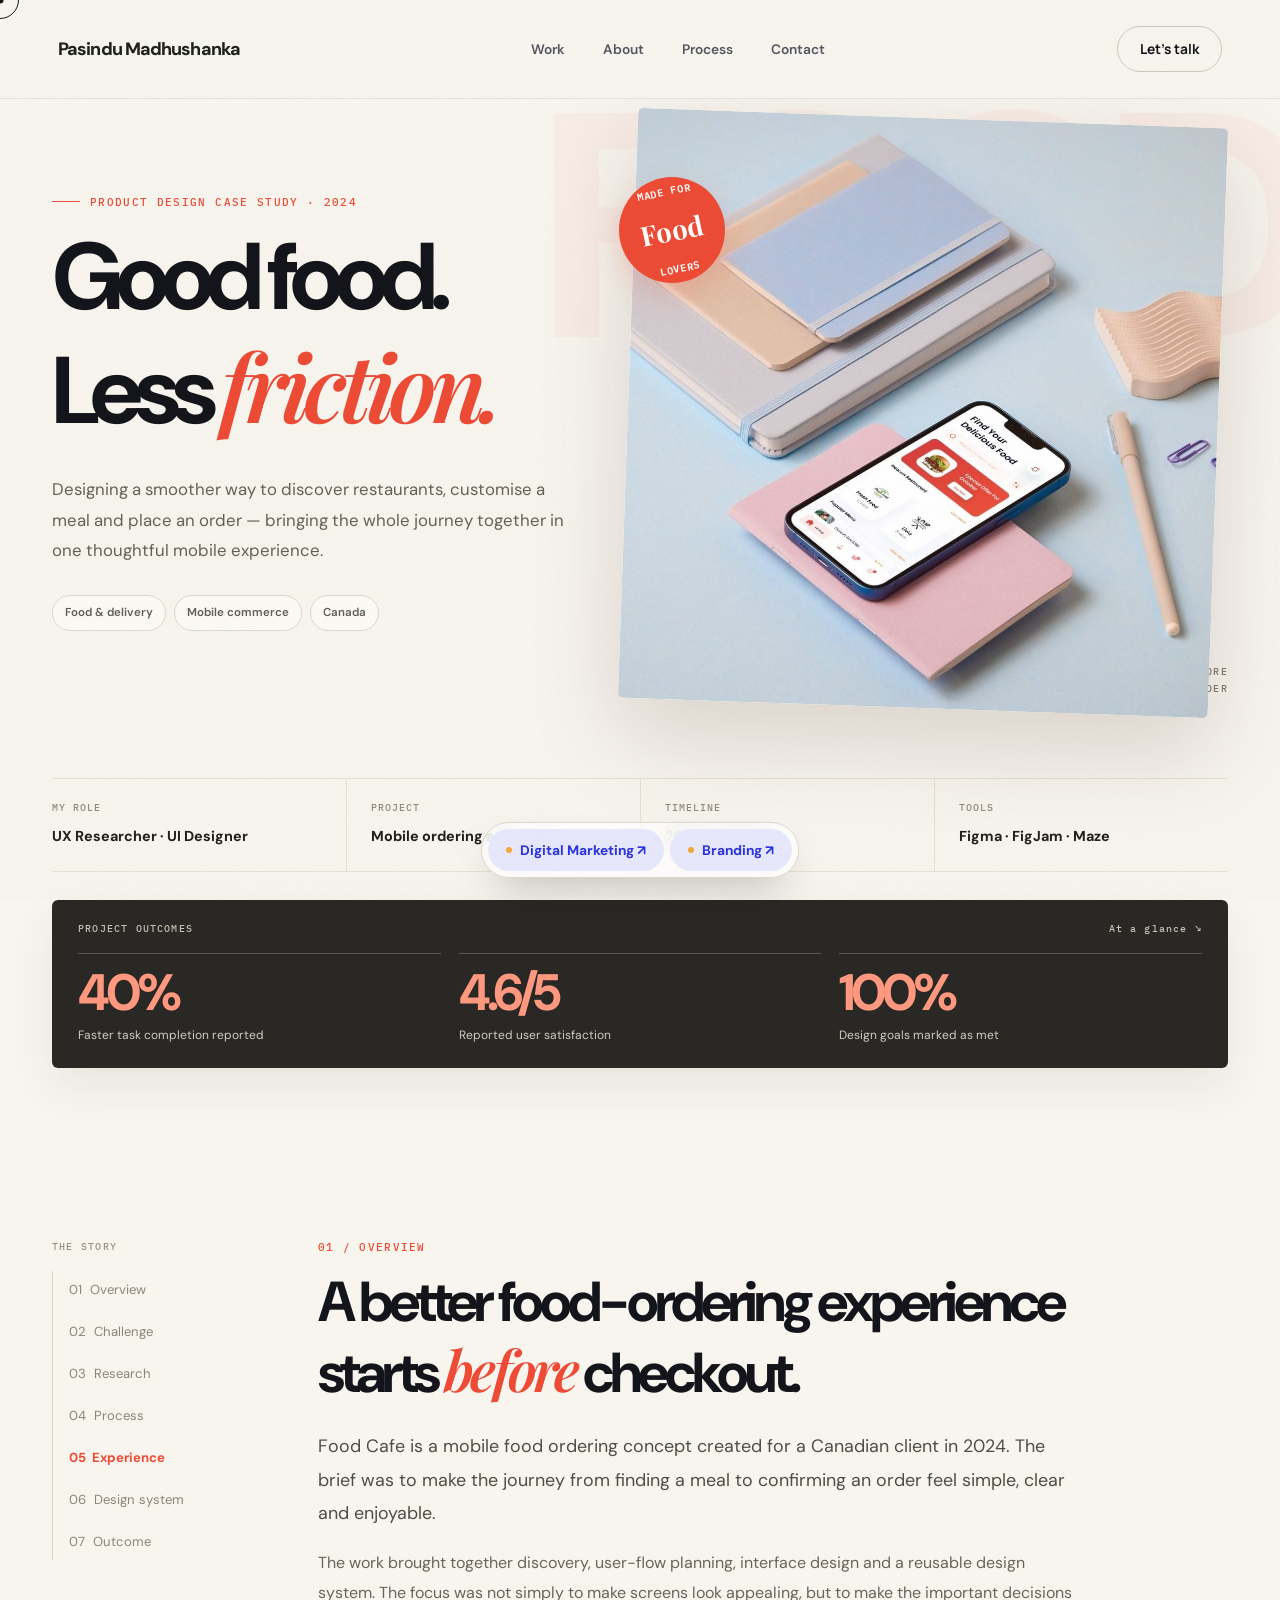
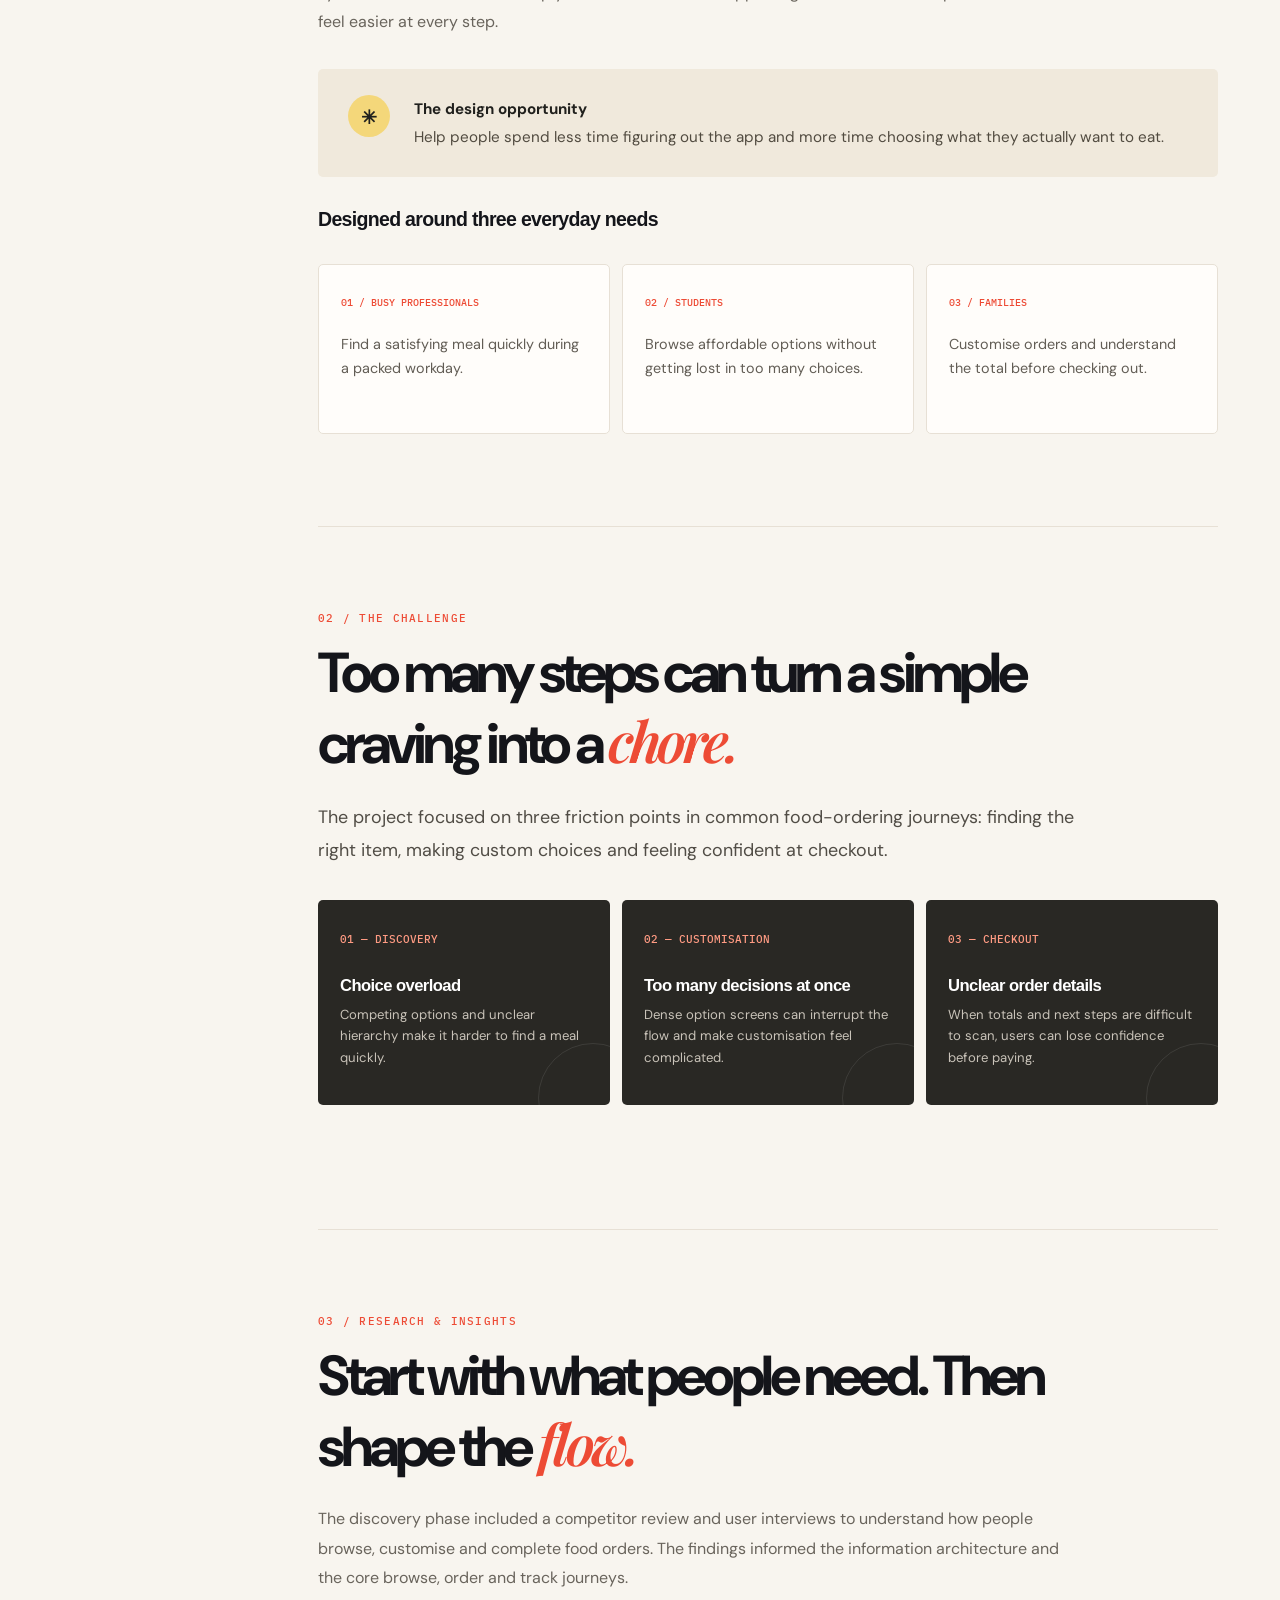
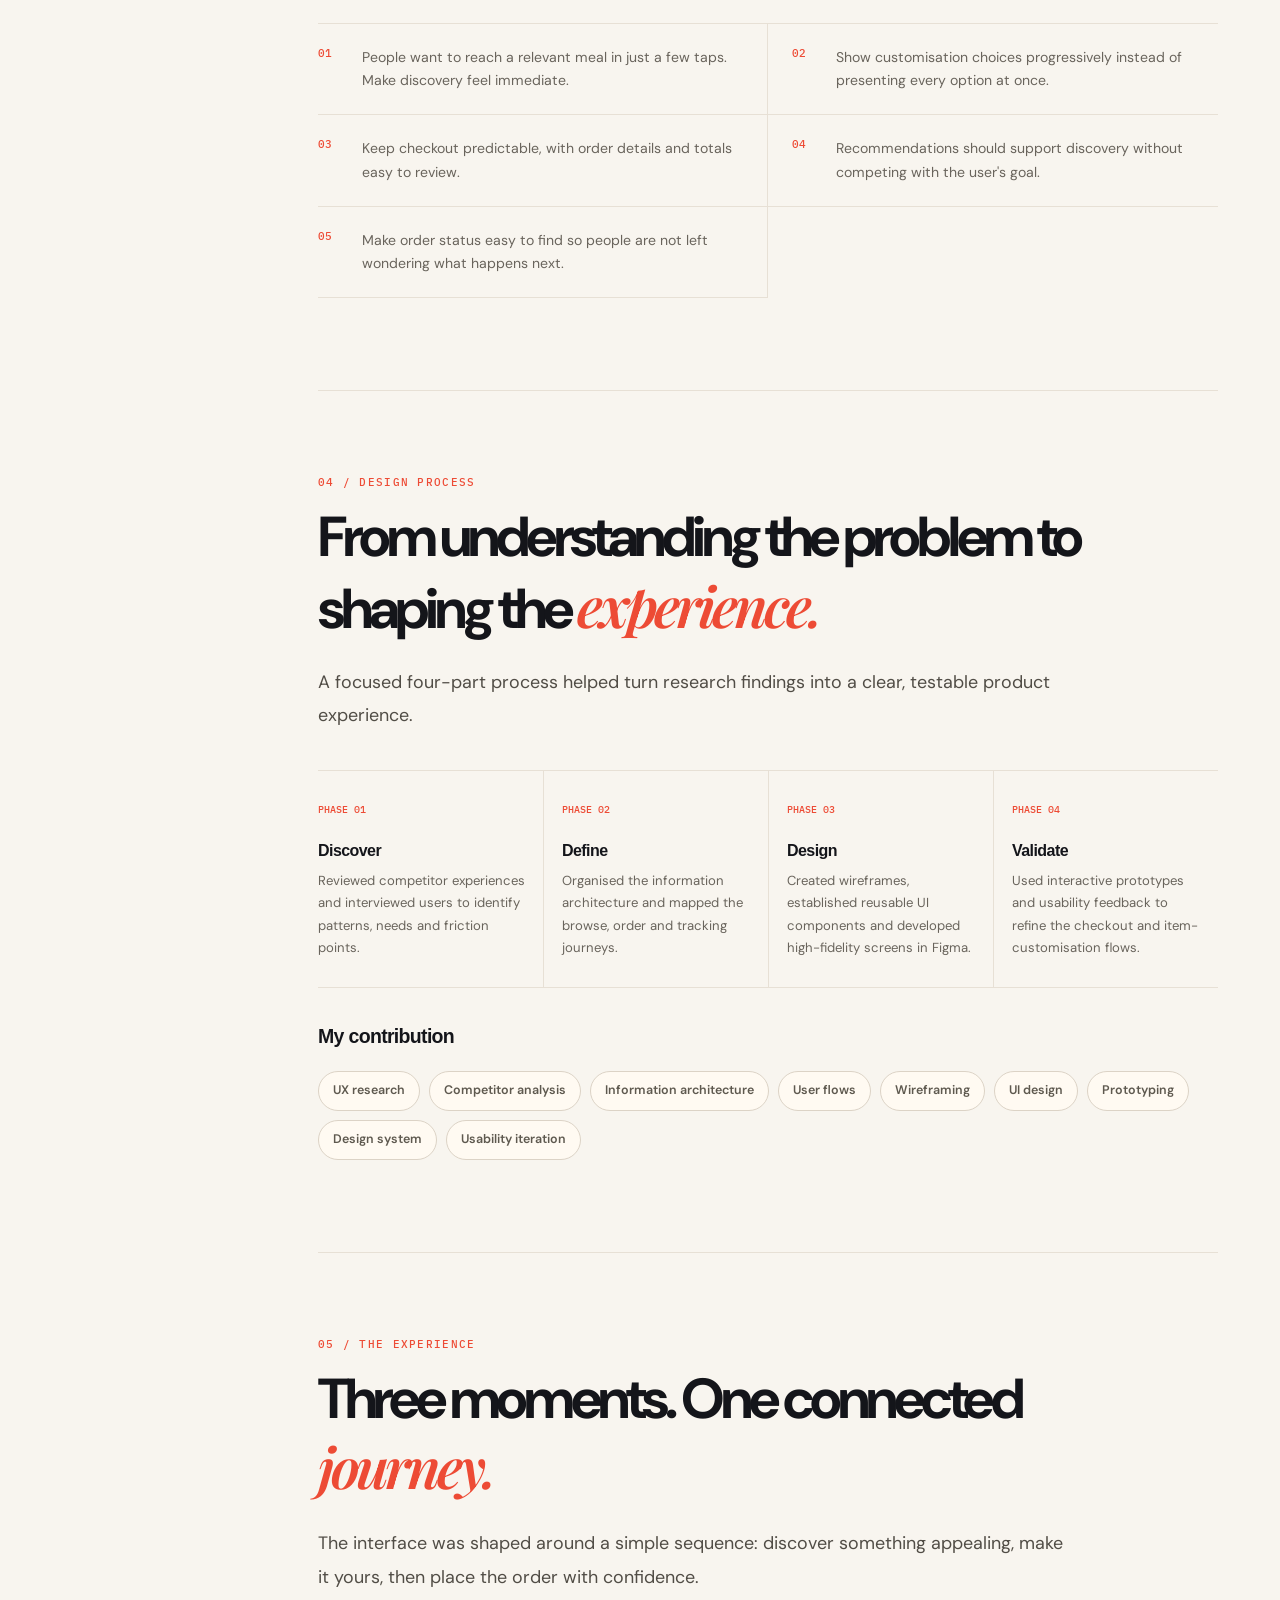
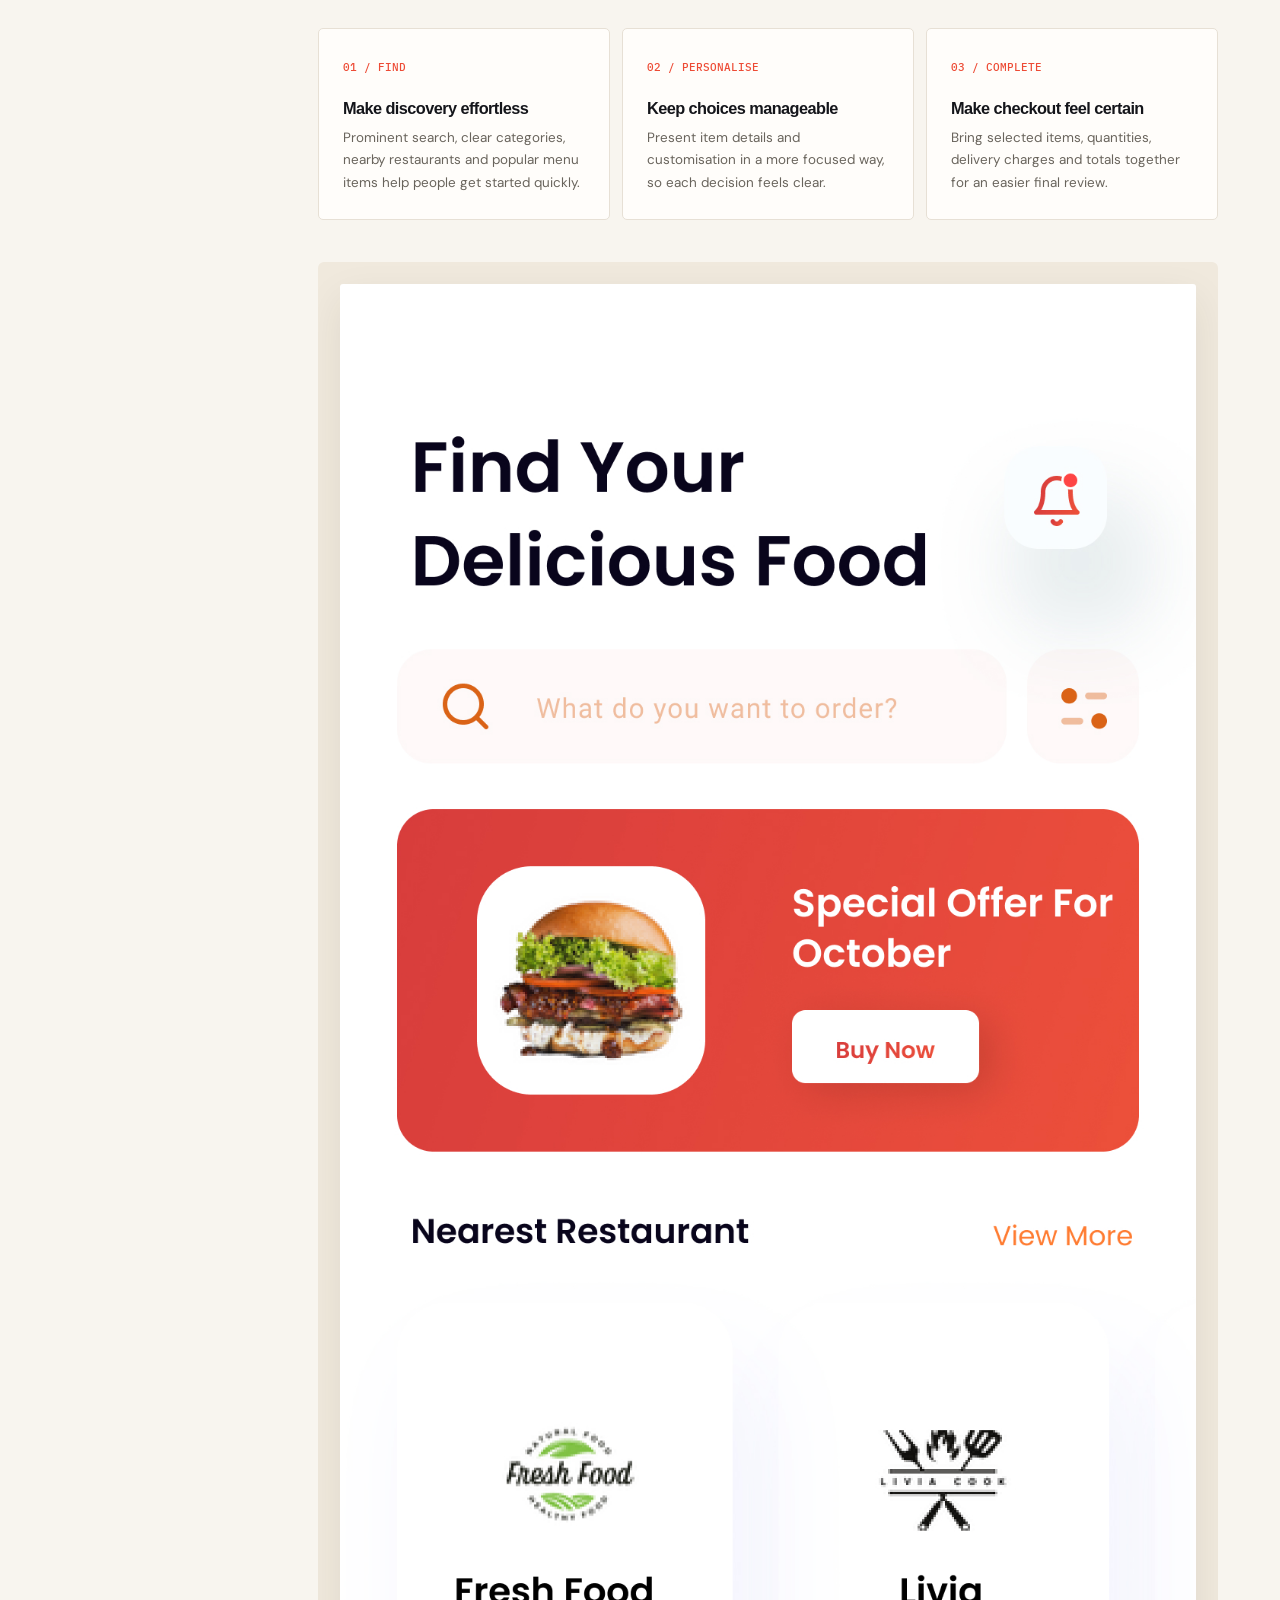
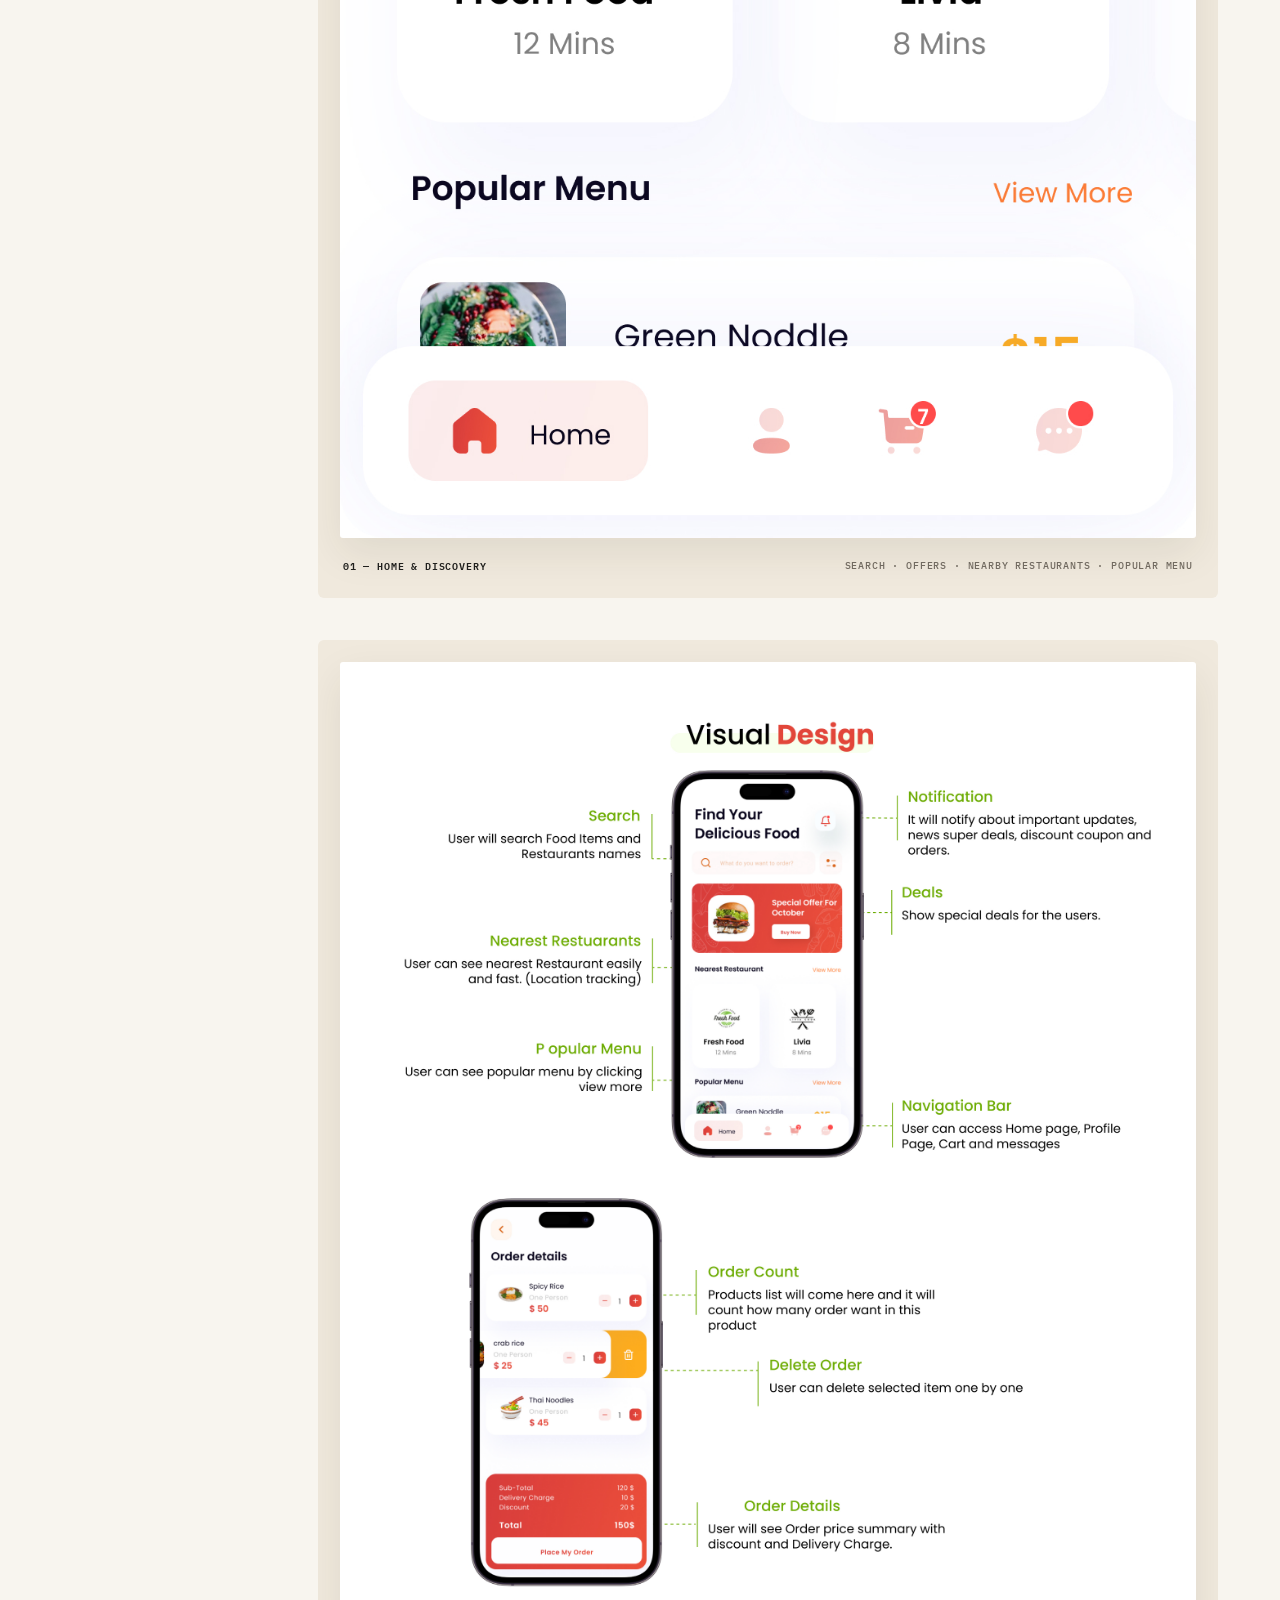
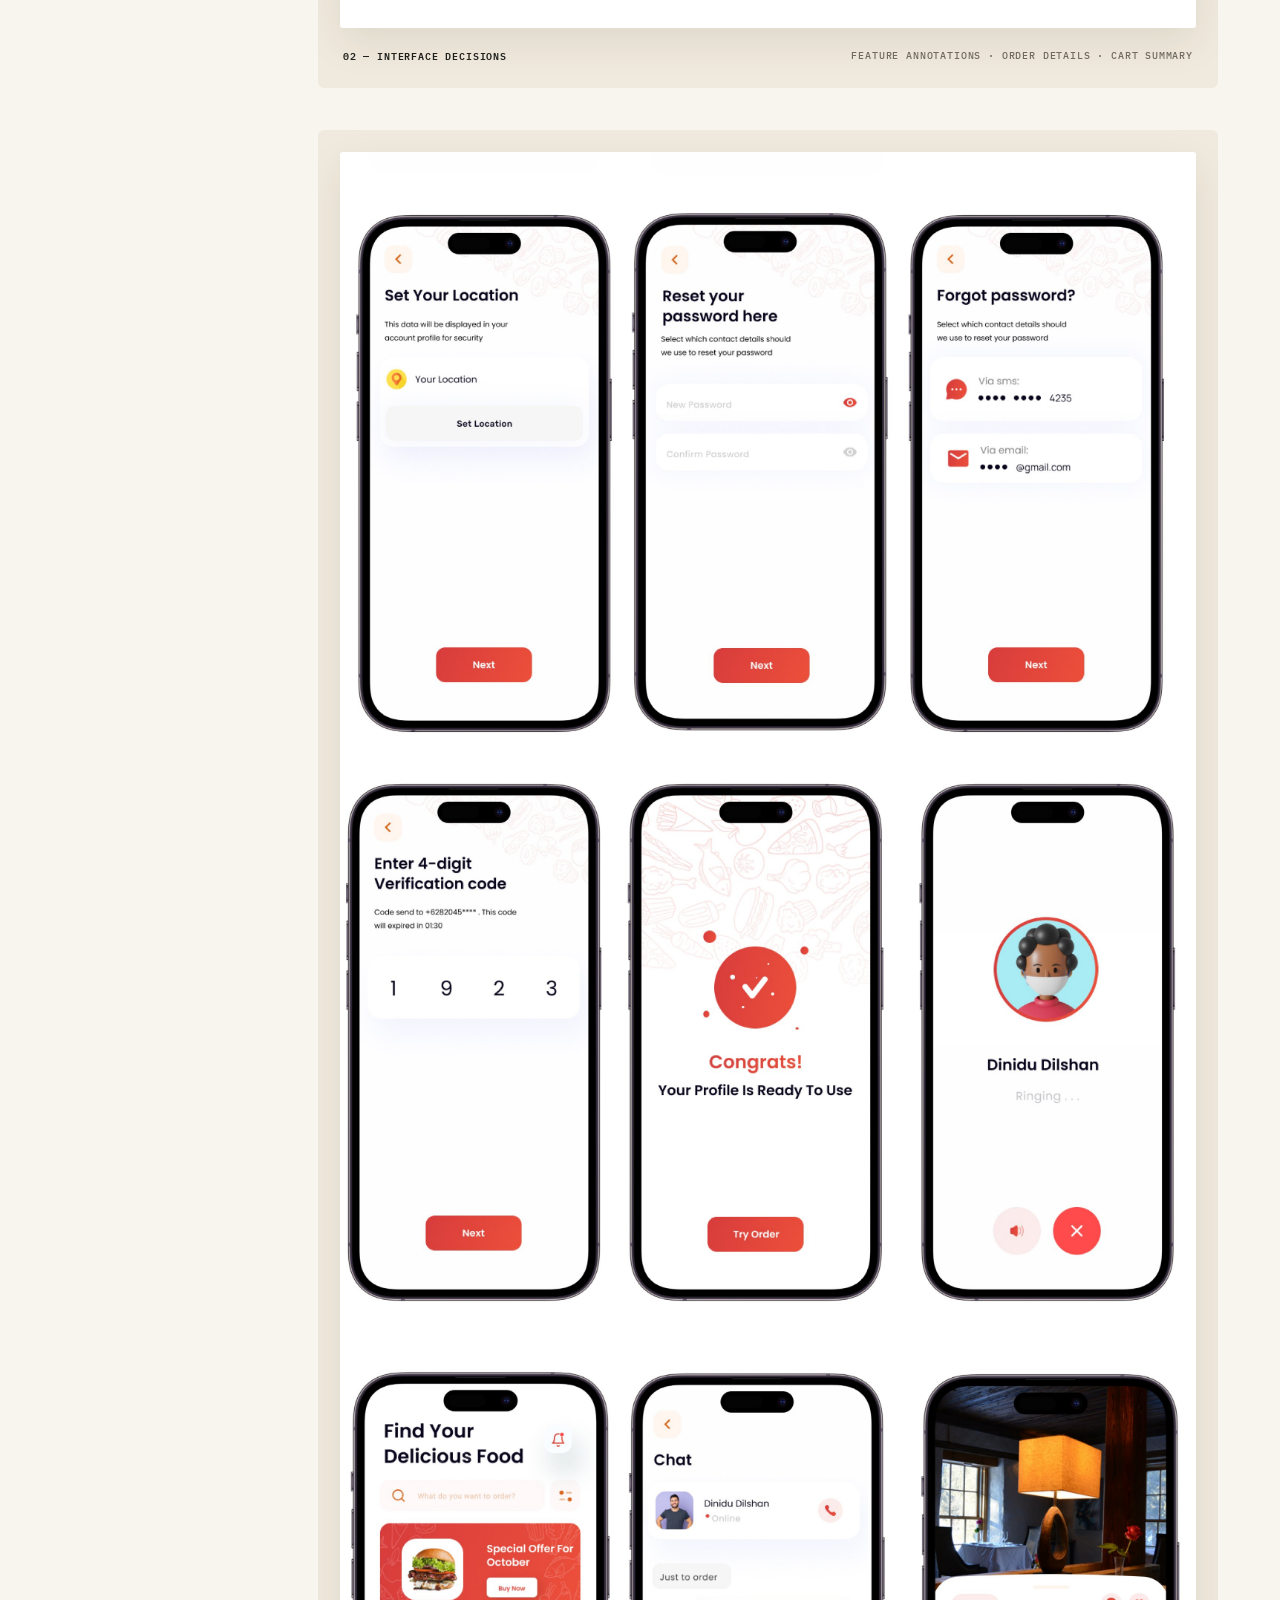
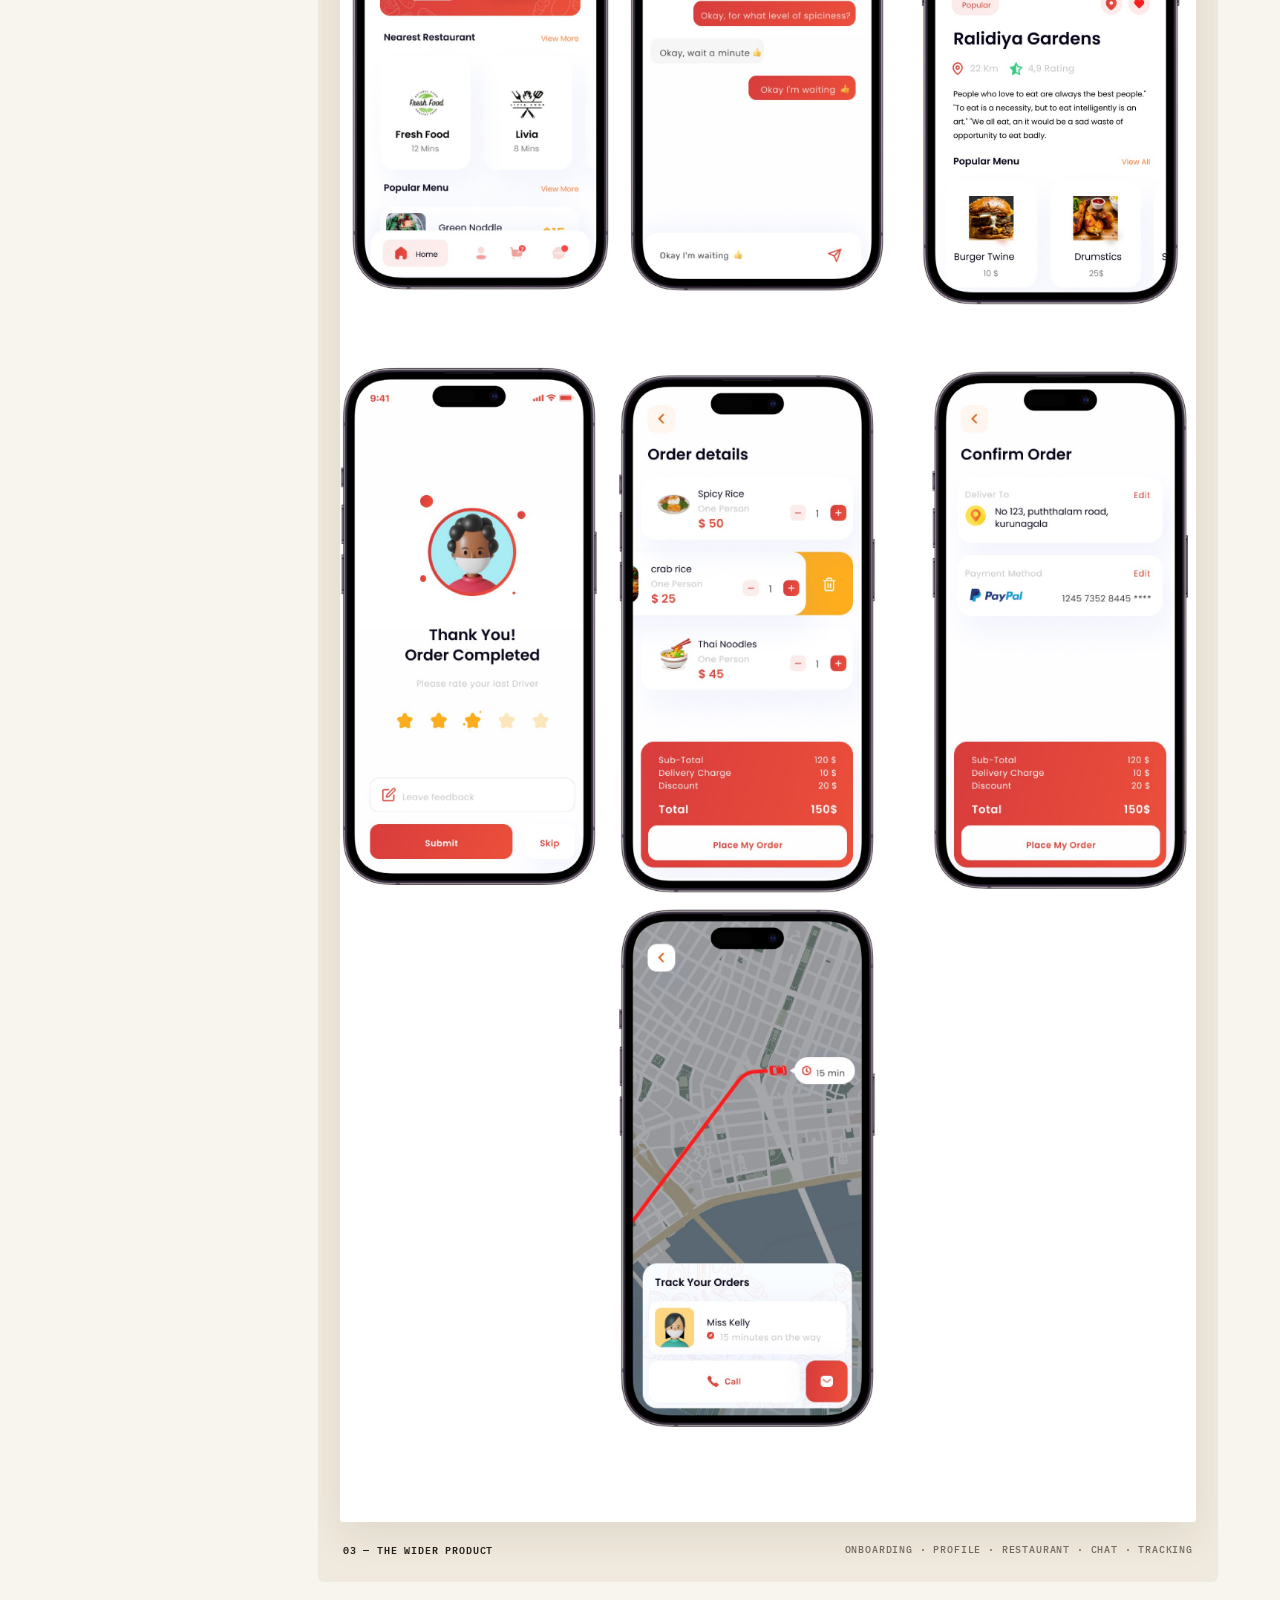
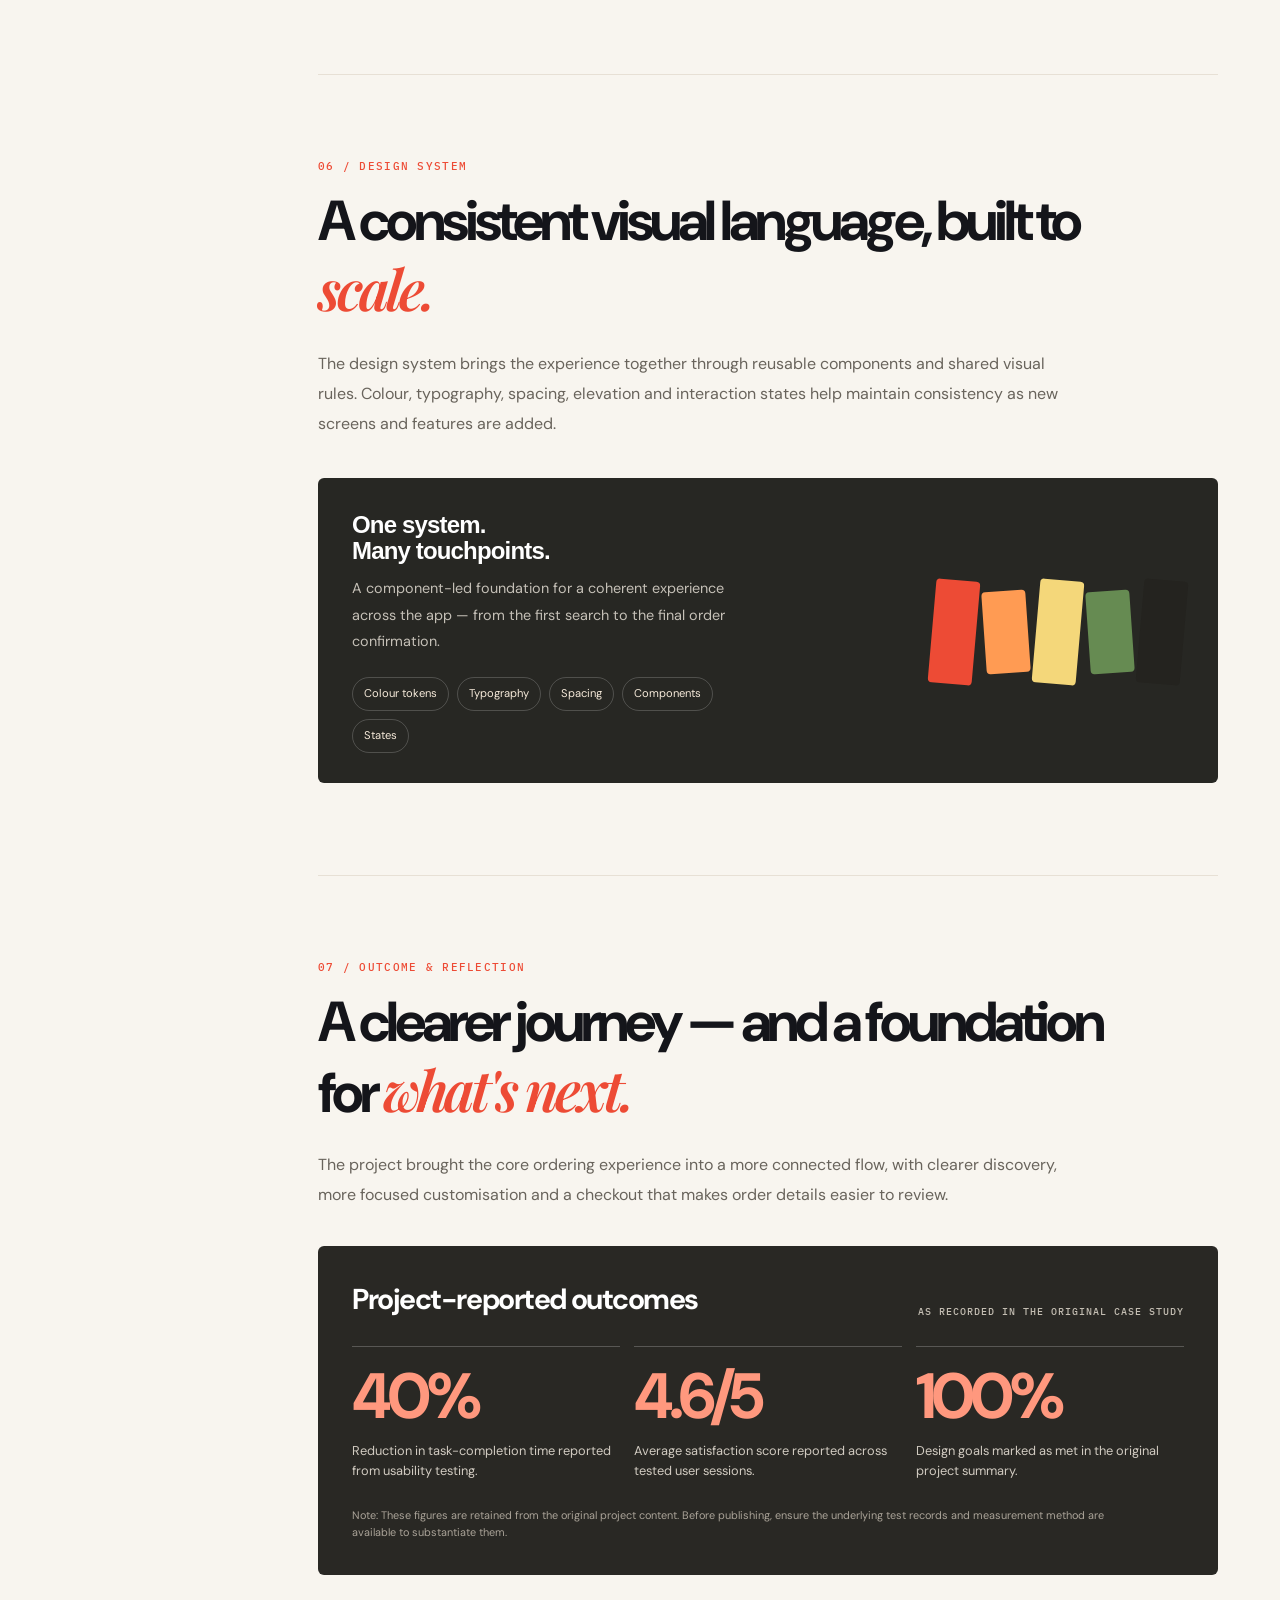
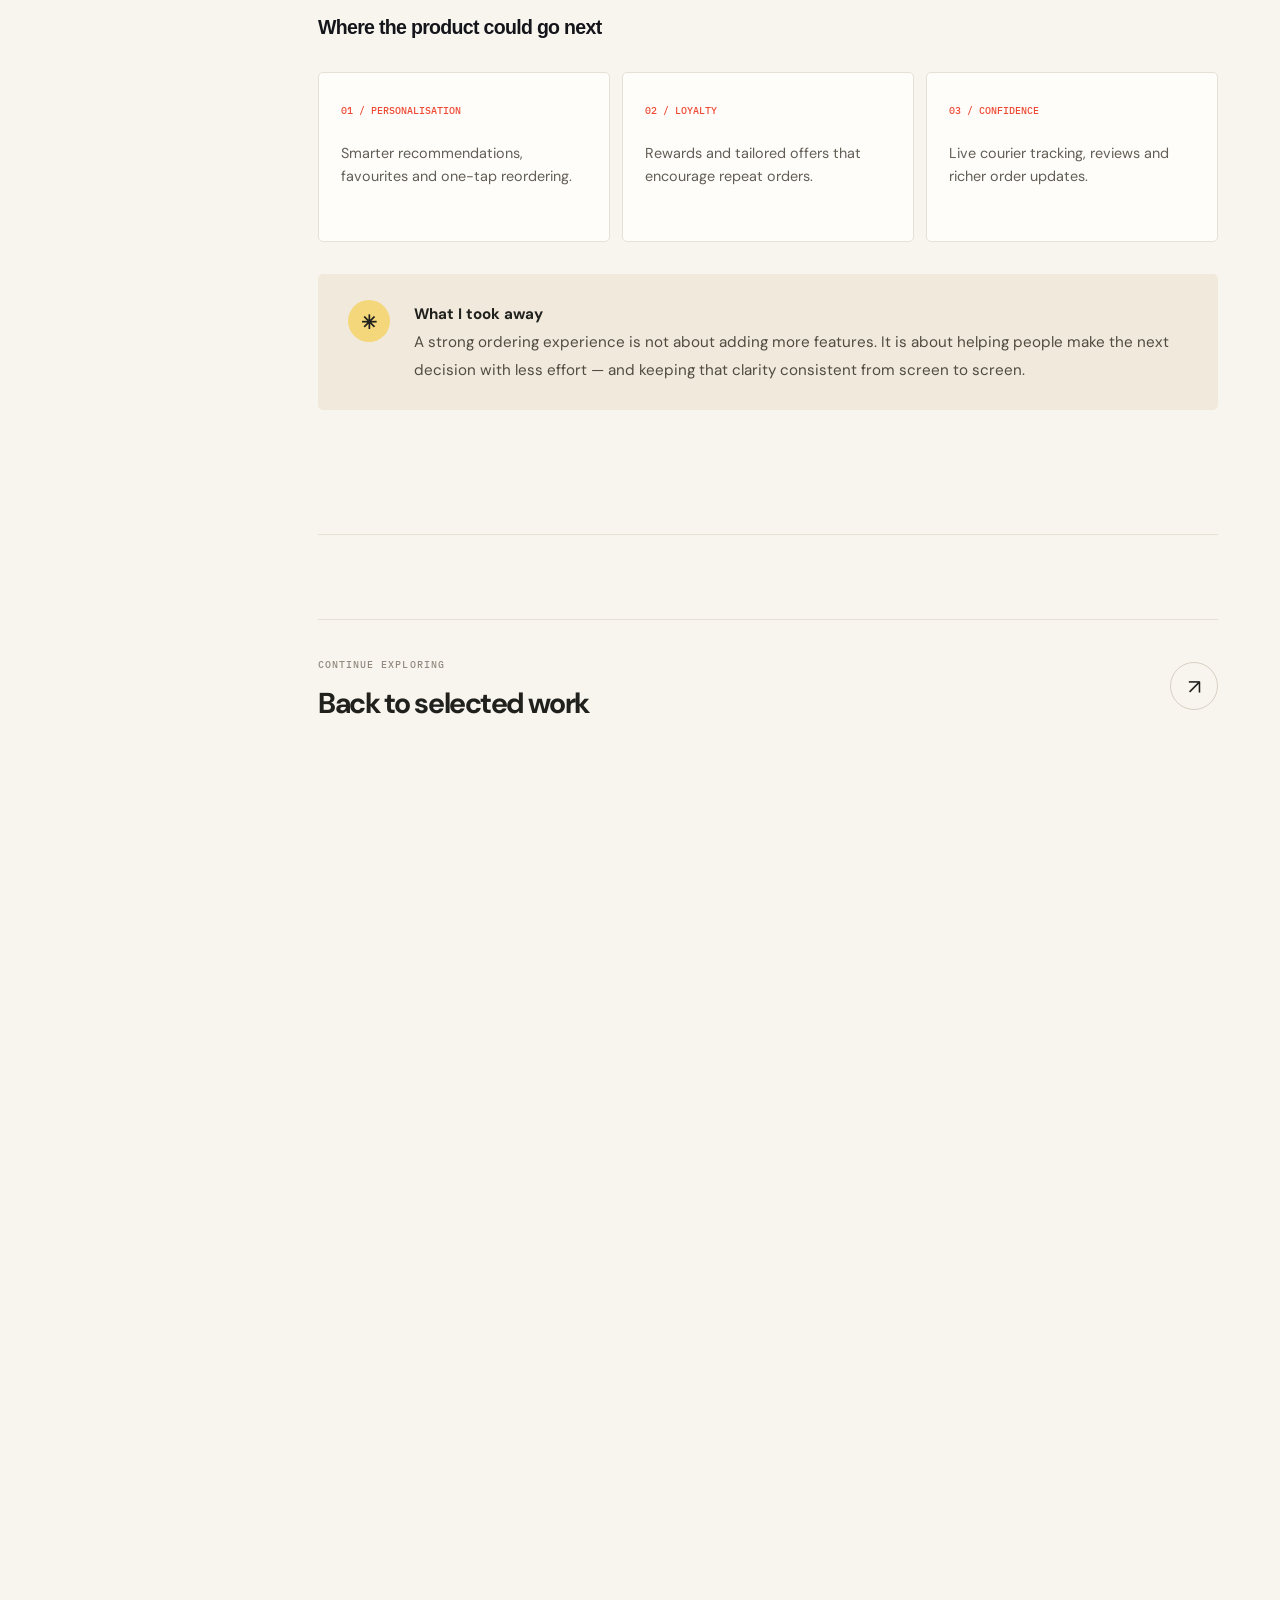
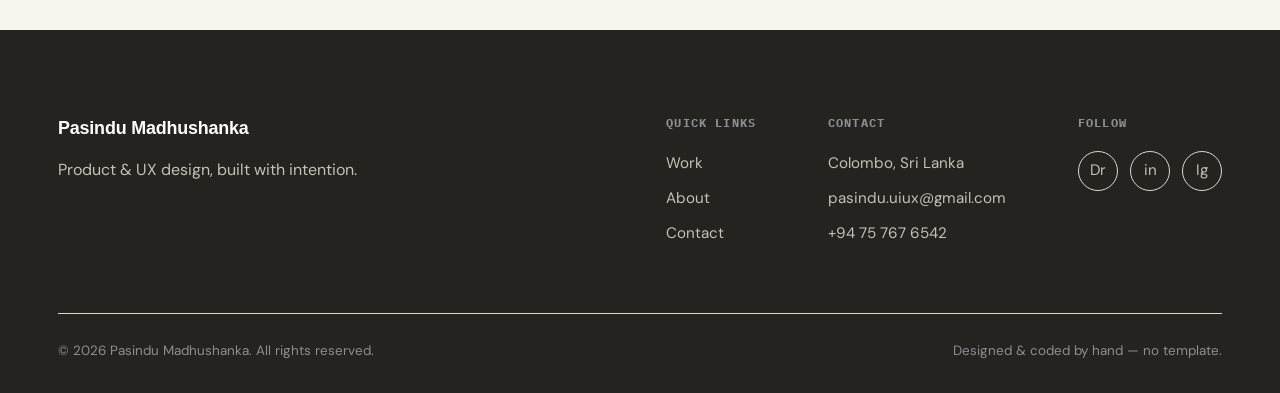
==== commit 2c3f485c: "Add files via upload" ====
--- a/food-cafe-case-study.html
+++ b/food-cafe-case-study.html
@@ -36,6 +36,16 @@
 .fc-next{display:flex;justify-content:space-between;align-items:center;gap:24px;padding:30px 0;border-top:1px solid var(--fc-line);text-decoration:none;color:var(--fc-ink)}.fc-next span{font:500 .65rem 'IBM Plex Mono',monospace;color:#928a7f;text-transform:uppercase;letter-spacing:.1em}.fc-next strong{display:block;font:700 1.8rem var(--fc-sans);letter-spacing:-.05em;margin-top:8px}.fc-next .arrow{width:48px;height:48px;border:1px solid #d8cfc2;border-radius:50%;display:grid;place-items:center;font-size:1.3rem;transition:.25s}.fc-next:hover .arrow{background:var(--fc-red);border-color:var(--fc-red);color:white;transform:translate(3px,-3px)}
 .fc-cta{background:#ed4b35!important;border-radius:6px!important}.fc-cta h2{color:white}.fc-cta p{color:#ffe0d8!important}.fc-cta .btn-on-dark{background:#fff;color:#292824}.fc-cta .cta-email{color:#fff}
 .footer{background:#24231f;color:#f6f1e8}.footer .logo{color:#fff}.footer p,.footer a{color:#c6c0b6}.footer-bottom{border-color:#ffffff20}
+
+/* Compact outcome preview near the top — detailed results remain at the end. */
+.fc-top-results{margin-top:28px;padding:22px 26px 24px;background:#292824;color:#fff;border-radius:6px;box-shadow:0 18px 45px rgba(48,38,27,.08)}
+.fc-top-results-head{display:flex;justify-content:space-between;gap:16px;font:500 .62rem 'IBM Plex Mono',monospace;letter-spacing:.12em;color:#c3bdb2}
+.fc-top-result-grid{display:grid;grid-template-columns:repeat(3,1fr);gap:18px;margin-top:18px}
+.fc-top-result-grid>div{border-top:1px solid #ffffff38;padding-top:13px}
+.fc-top-result-grid strong{display:block;font:700 clamp(2rem,4vw,3.2rem)/1 var(--fc-sans);letter-spacing:-.08em;color:#ff987e}
+.fc-top-result-grid span{display:block;margin-top:8px;color:#d1cbc1;font-size:.75rem;line-height:1.5}
+@media(max-width:600px){.fc-top-results{padding:20px}.fc-top-result-grid{gap:12px}.fc-top-result-grid strong{font-size:2rem}.fc-top-result-grid span{font-size:.68rem}}
+
 @media(max-width:900px){.fc-hero-grid{grid-template-columns:1fr;gap:20px}.fc-hero-art{min-height:390px}.fc-hero-art img{max-width:650px}.fc-layout{grid-template-columns:1fr;gap:0;padding-top:60px}.fc-side{display:none}.fc-project-bar{grid-template-columns:repeat(2,1fr)}.fc-meta:nth-child(3){border-left:0;padding-left:0;border-top:1px solid var(--fc-line)}.fc-meta:nth-child(4){border-top:1px solid var(--fc-line)}.fc-process{grid-template-columns:repeat(2,1fr)}.fc-phase:nth-child(3){border-left:0;padding-left:0;border-top:1px solid var(--fc-line)}.fc-phase:nth-child(4){border-top:1px solid var(--fc-line)}}
 @media(max-width:600px){.fc-wrap{padding:0 20px}.fc-hero{padding:32px 0 54px}.fc-breadcrumb{margin-bottom:38px}.fc-hero h1{font-size:clamp(3.1rem,16vw,5rem)}.fc-hero-grid{gap:0}.fc-hero-art{min-height:300px;margin-top:12px}.fc-stamp{width:78px;height:78px;font-size:.5rem}.fc-stamp b{font-size:1.3rem}.fc-project-bar{margin-top:36px}.fc-meta{padding:17px 10px 17px 0}.fc-meta+.fc-meta{padding-left:14px}.fc-meta strong{font-size:.8rem}.fc-layout{padding:58px 20px 70px}.fc-section{padding-bottom:62px;margin-bottom:58px}.fc-audience,.fc-problem-grid,.fc-principles{grid-template-columns:1fr}.fc-audience-card{min-height:0}.fc-audience-card p{margin-top:12px}.fc-problem{min-height:0}.fc-problem h3{margin-top:16px}.fc-insights{grid-template-columns:1fr}.fc-insight:nth-child(odd){border-right:0}.fc-insight:nth-child(even){padding-left:0}.fc-process{grid-template-columns:1fr}.fc-phase,.fc-phase+.fc-phase{padding:20px 0;border-left:0;border-top:1px solid var(--fc-line)}.fc-phase:first-child{border-top:0}.fc-design-system{grid-template-columns:1fr;padding:25px}.fc-palette{justify-content:flex-start}.fc-palette i{height:72px;width:36px}.fc-palette i:nth-child(2n){height:58px}.fc-results{padding:25px}.fc-result-grid{grid-template-columns:1fr;gap:22px}.fc-result strong{font-size:3rem}.fc-results-head{display:block}.fc-results-head span{display:block;margin-top:10px}.fc-image-feature{padding:12px}.fc-image-caption{display:block;line-height:1.8}.fc-image-caption strong{display:block}.fc-section h2{font-size:2.55rem}}
 @media(prefers-reduced-motion:reduce){html{scroll-behavior:auto}*,*:before,*:after{animation-duration:.01ms!important;transition-duration:.01ms!important}}
@@ -49,7 +59,8 @@
 <section class="fc-hero"><div class="fc-wrap"><nav class="fc-breadcrumb" aria-label="Breadcrumb"><a href="index.html">Home</a><span class="slash">/</span><a href="index.html#work">Selected work</a><span class="slash">/</span><span>Food Cafe</span></nav>
 <div class="fc-hero-grid"><div><div class="fc-kicker">Product design case study · 2024</div><h1>Good food.<br>Less <em>friction.</em></h1><p class="fc-lede">Designing a smoother way to discover restaurants, customise a meal and place an order — bringing the whole journey together in one thoughtful mobile experience.</p><div class="fc-chips"><span class="fc-chip">Food &amp; delivery</span><span class="fc-chip">Mobile commerce</span><span class="fc-chip">Canada</span></div></div>
 <div class="fc-hero-art"><div class="fc-stamp">MADE FOR<br><b>Food</b> LOVERS</div><img src="Food__2_.jpg" alt="Food Cafe mobile ordering app presented on a pastel desk" fetchpriority="high"></div></div>
-<div class="fc-project-bar"><div class="fc-meta"><span>My role</span><strong>UX Researcher · UI Designer</strong></div><div class="fc-meta"><span>Project</span><strong>Mobile ordering app</strong></div><div class="fc-meta"><span>Timeline</span><strong>2024 · Canada</strong></div><div class="fc-meta"><span>Tools</span><strong>Figma · FigJam · Maze</strong></div></div></div></section>
+<div class="fc-project-bar"><div class="fc-meta"><span>My role</span><strong>UX Researcher · UI Designer</strong></div><div class="fc-meta"><span>Project</span><strong>Mobile ordering app</strong></div><div class="fc-meta"><span>Timeline</span><strong>2024 · Canada</strong></div><div class="fc-meta"><span>Tools</span><strong>Figma · FigJam · Maze</strong></div></div>
+<div class="fc-top-results" aria-label="Project-reported outcomes"><div class="fc-top-results-head"><span>PROJECT OUTCOMES</span><span>At a glance ↘</span></div><div class="fc-top-result-grid"><div><strong>40%</strong><span>Faster task completion reported</span></div><div><strong>4.6/5</strong><span>Reported user satisfaction</span></div><div><strong>100%</strong><span>Design goals marked as met</span></div></div></div></div></section>
 <section class="fc-layout"><aside class="fc-side"><div class="fc-side-inner"><div class="fc-side-label">The story</div><nav><a href="#overview" class="active">01&nbsp; Overview</a><a href="#challenge">02&nbsp; Challenge</a><a href="#research">03&nbsp; Research</a><a href="#process">04&nbsp; Process</a><a href="#solution">05&nbsp; Experience</a><a href="#system">06&nbsp; Design system</a><a href="#outcome">07&nbsp; Outcome</a></nav></div></aside>
 <div class="fc-content">
 <section class="fc-section" id="overview"><div class="fc-eyebrow">01 / Overview</div><h2>A better food-ordering experience starts <em>before</em> checkout.</h2><p class="fc-intro">Food Cafe is a mobile food ordering concept created for a Canadian client in 2024. The brief was to make the journey from finding a meal to confirming an order feel simple, clear and enjoyable.</p><p>The work brought together discovery, user-flow planning, interface design and a reusable design system. The focus was not simply to make screens look appealing, but to make the important decisions feel easier at every step.</p>
